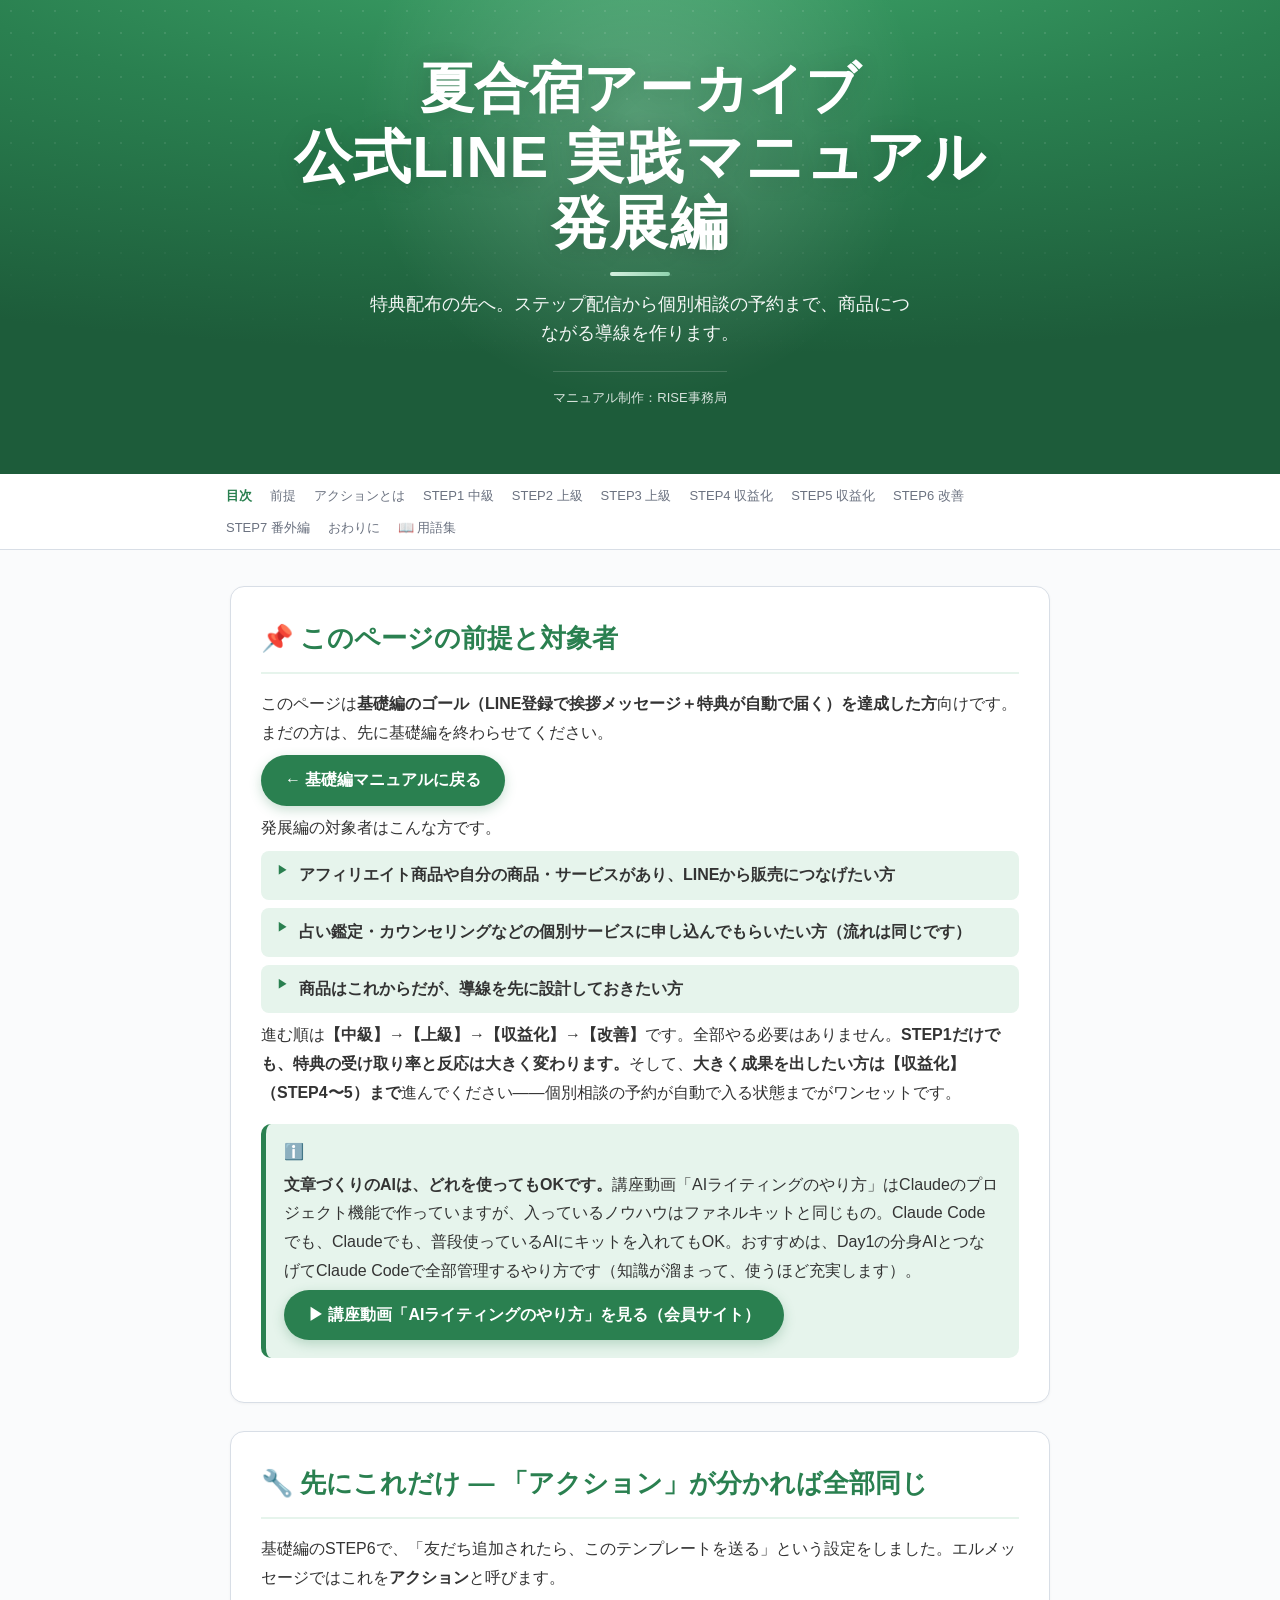
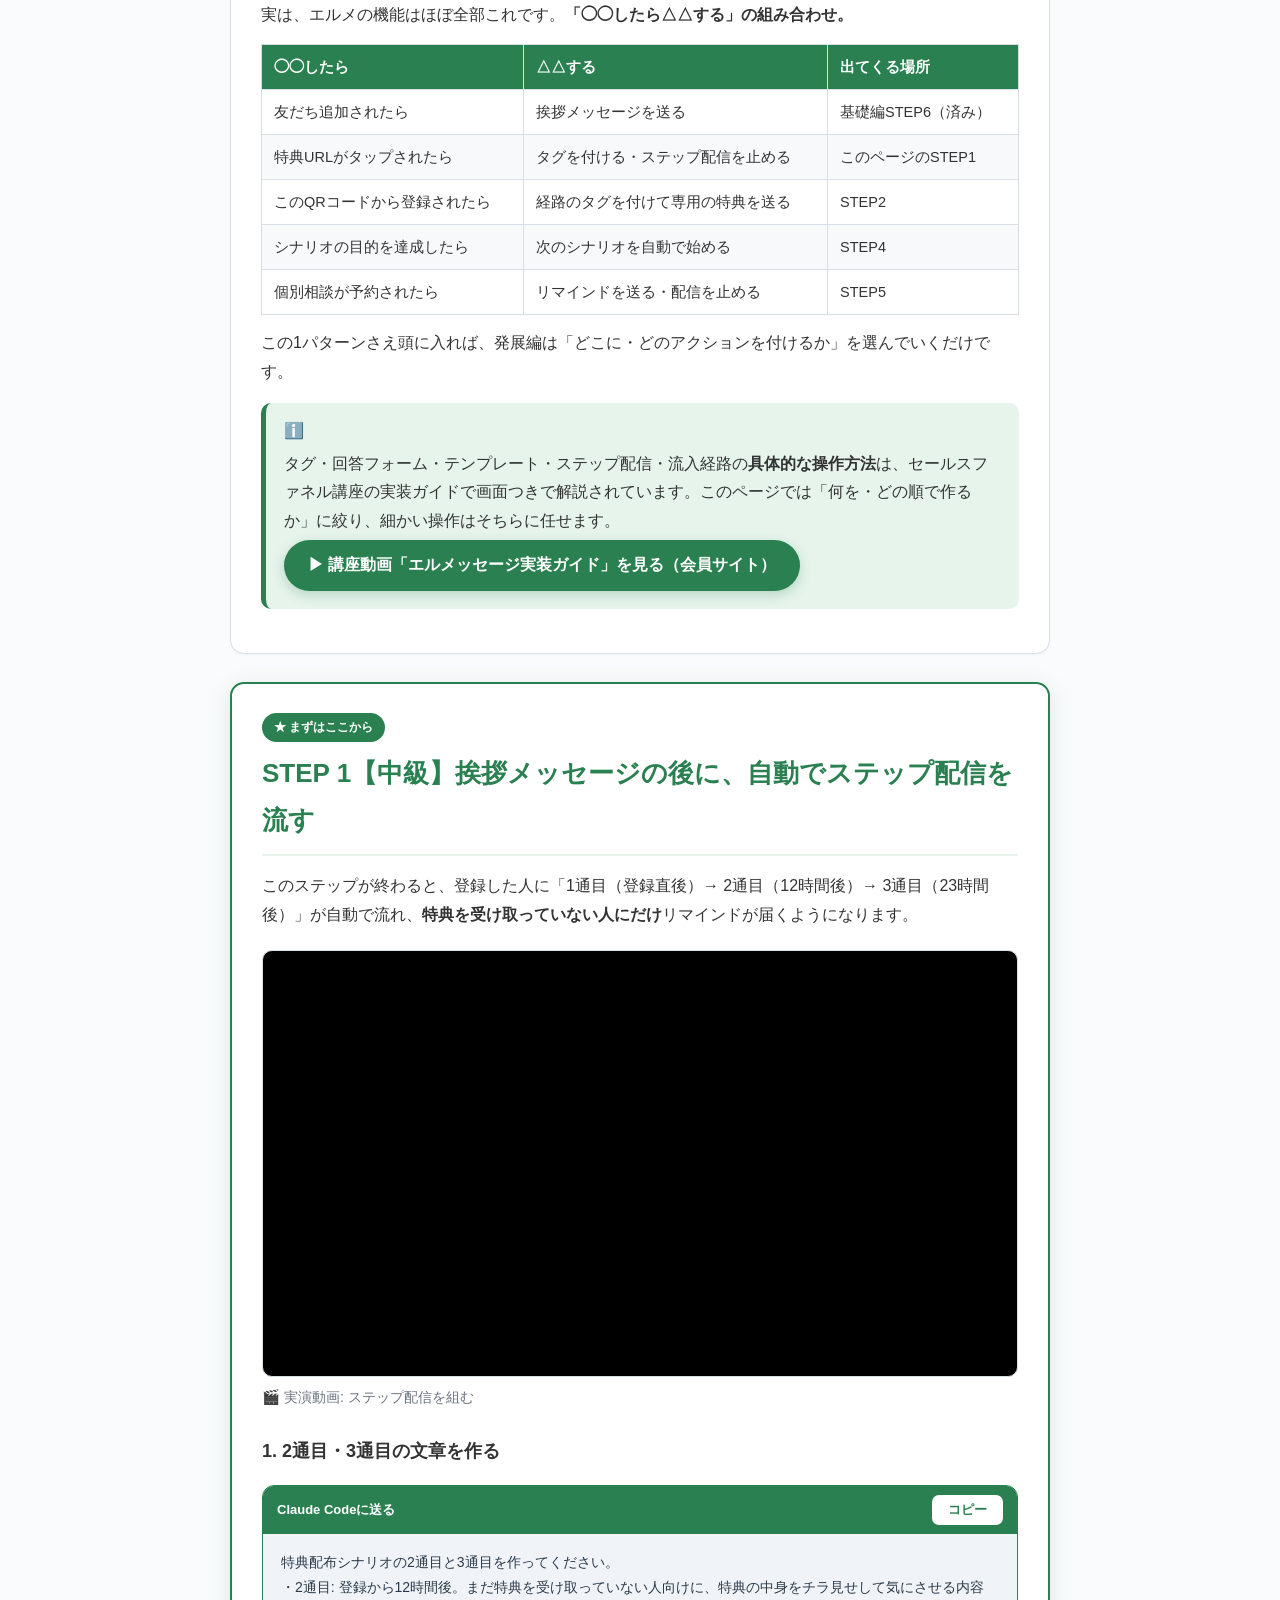
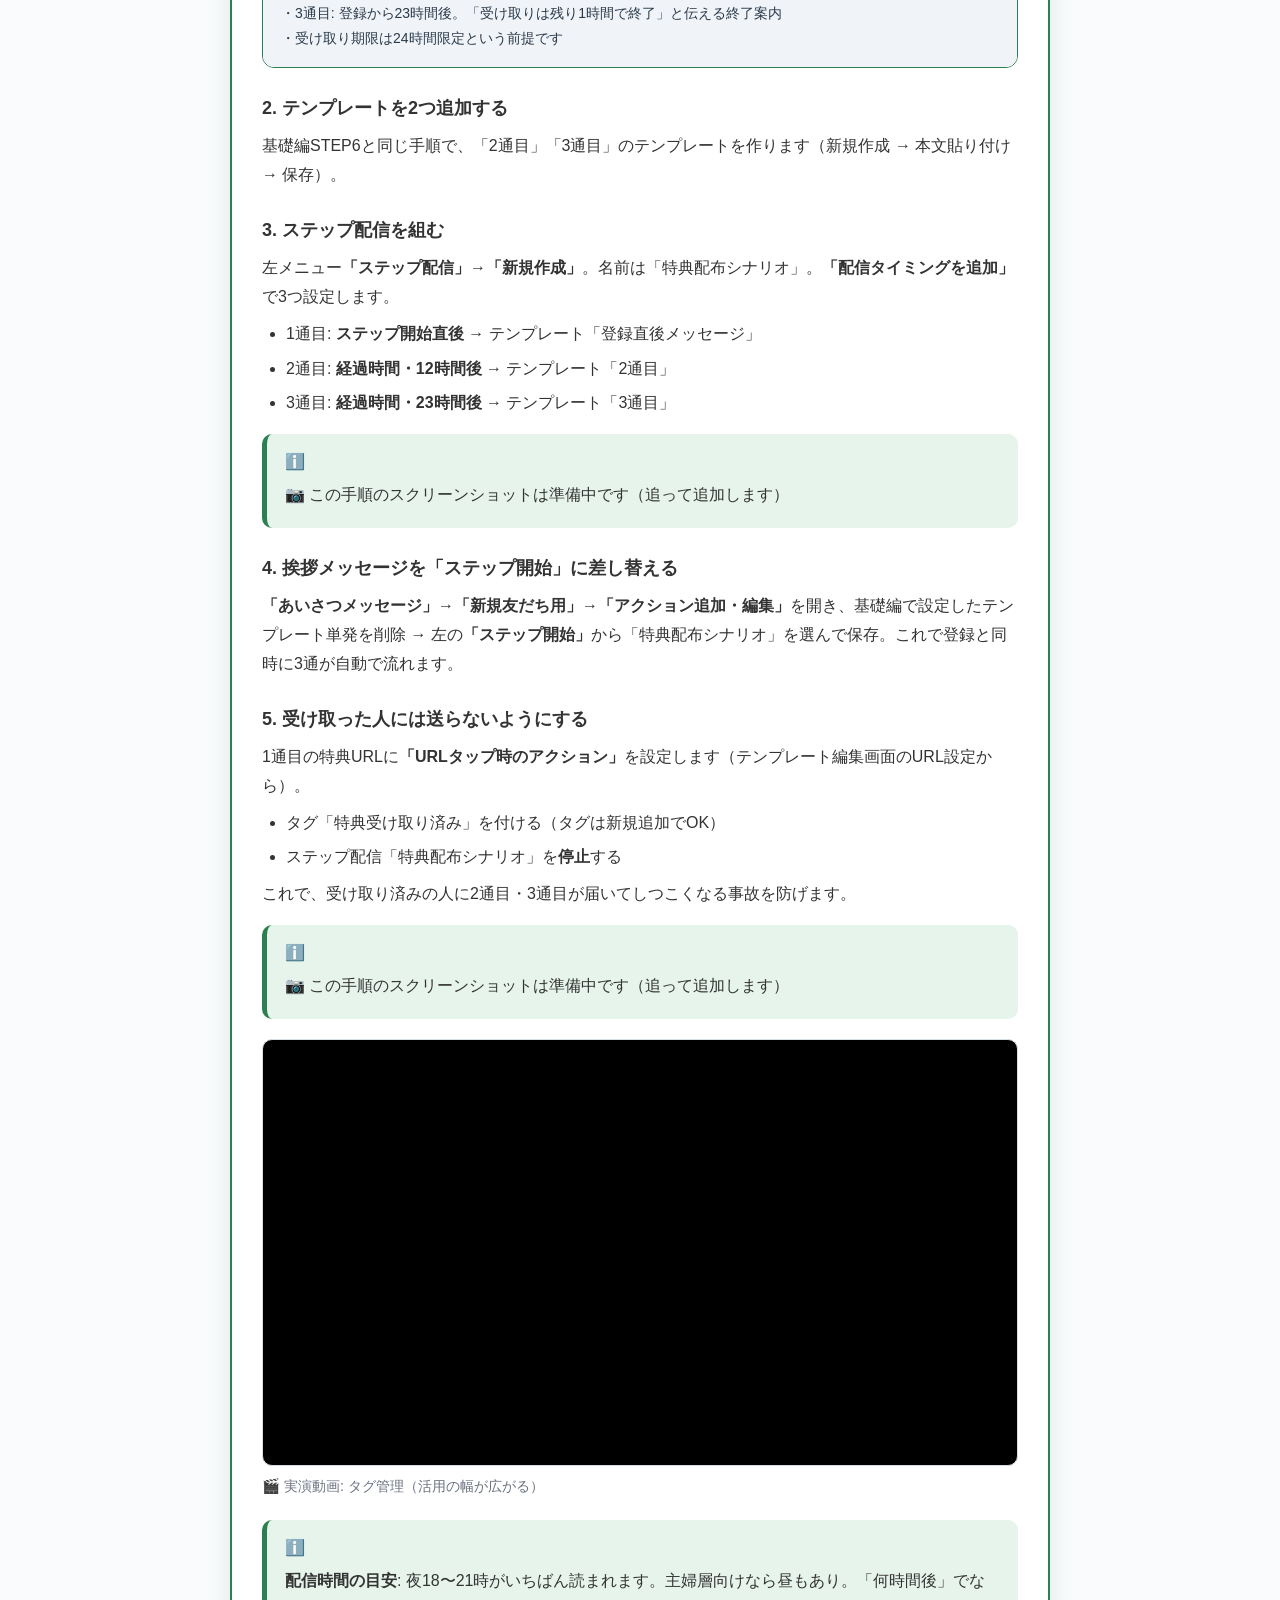
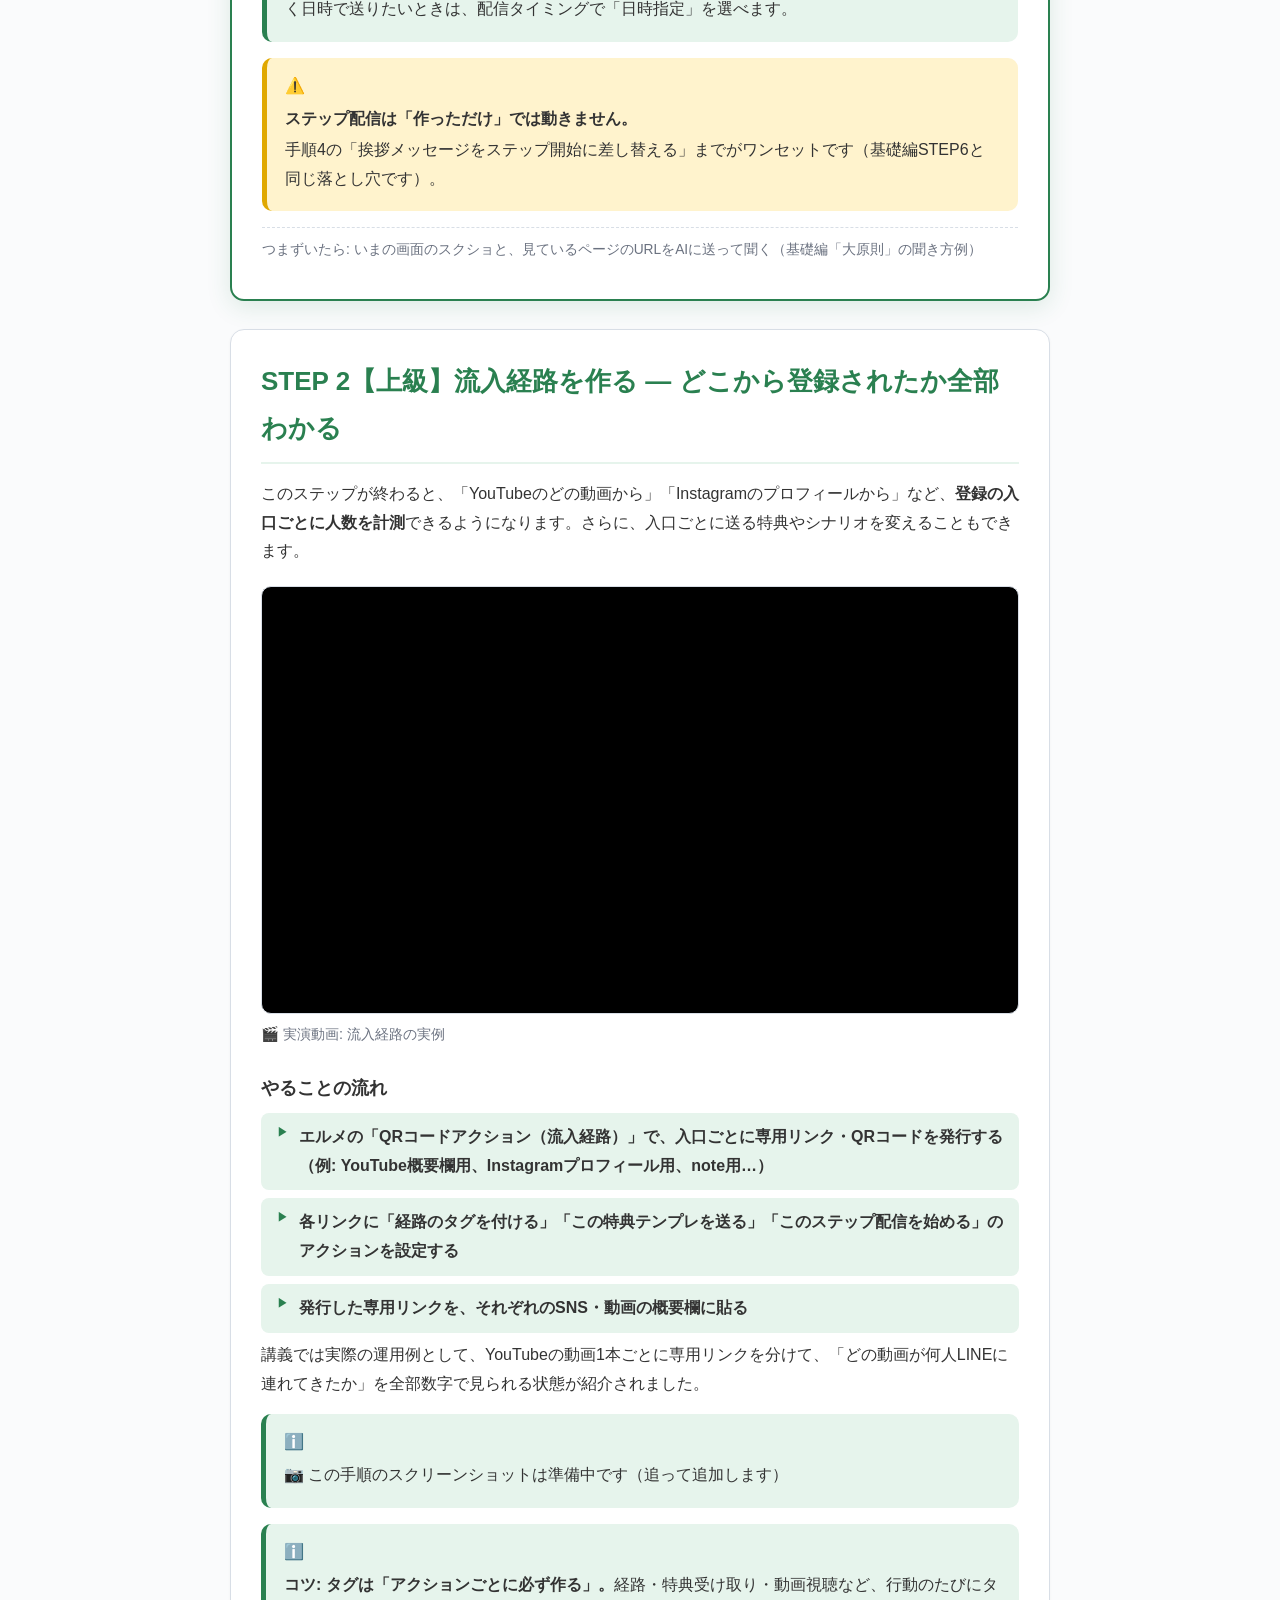
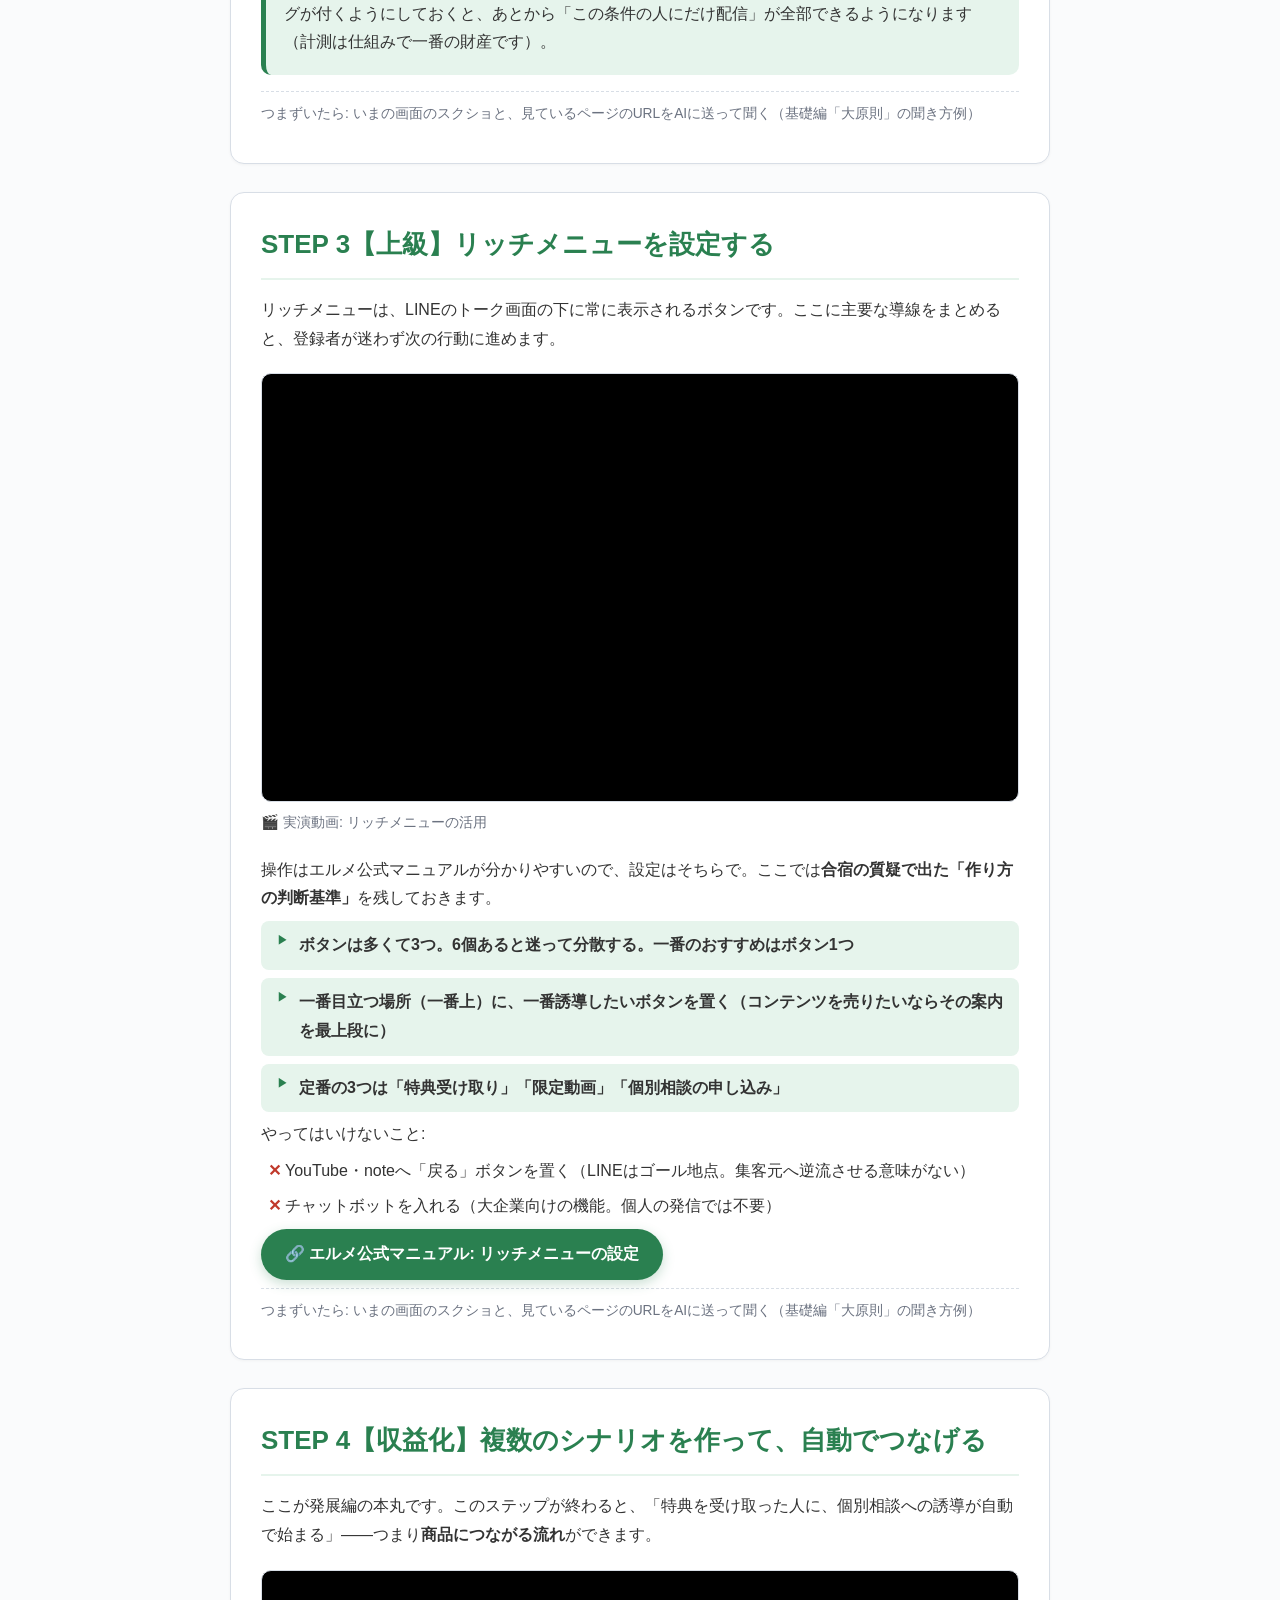
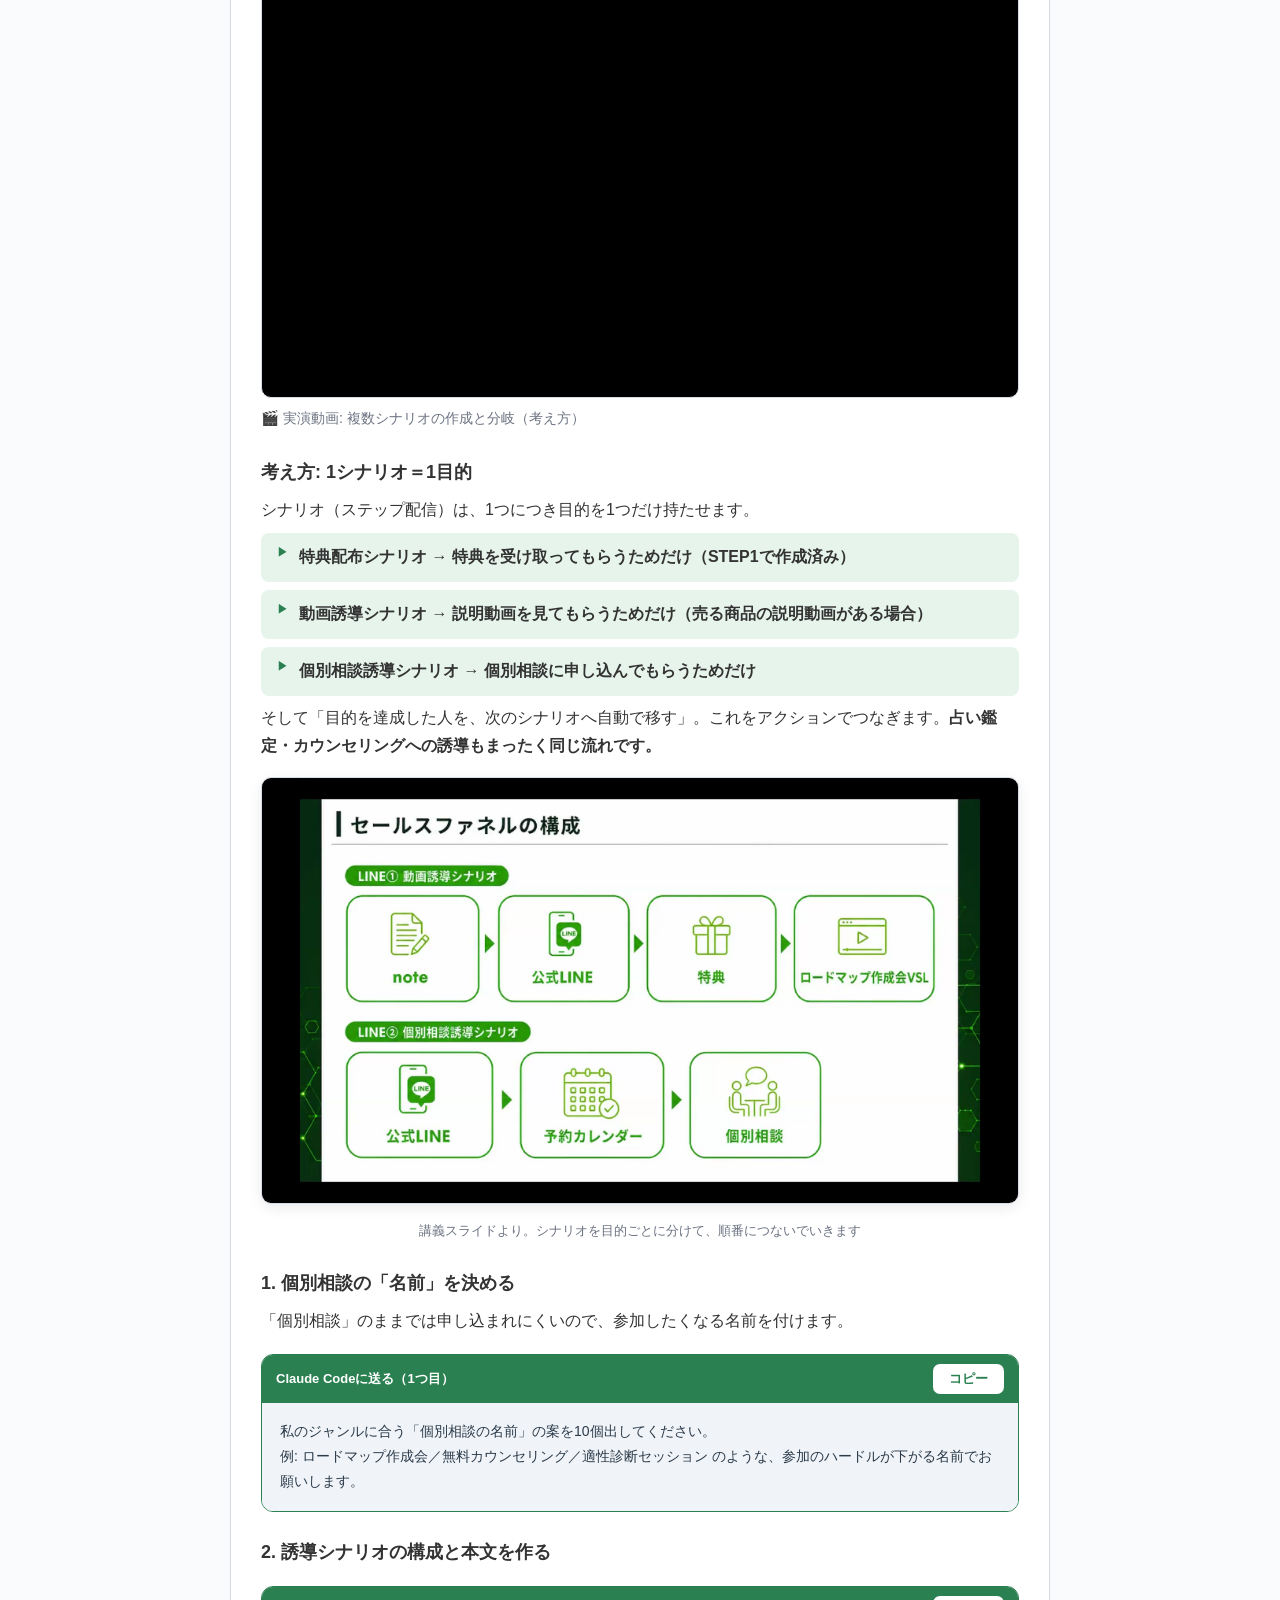
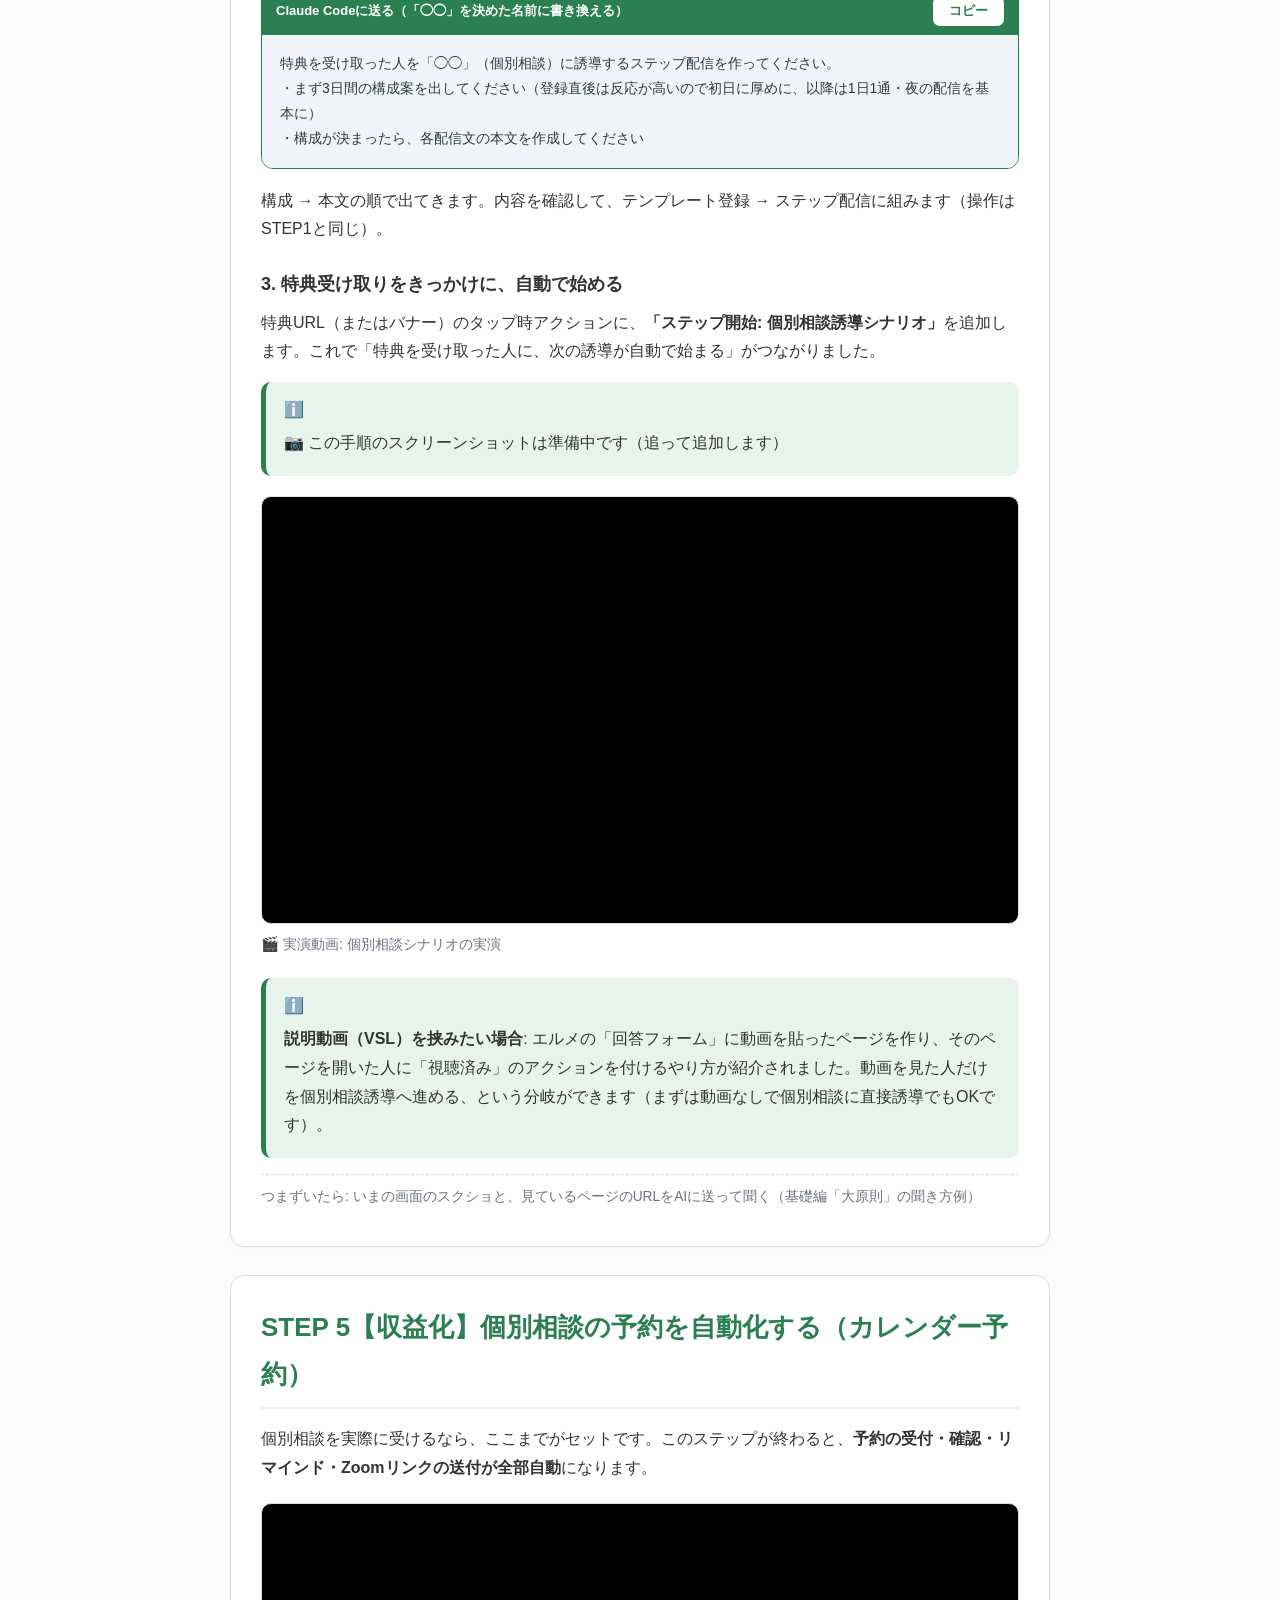
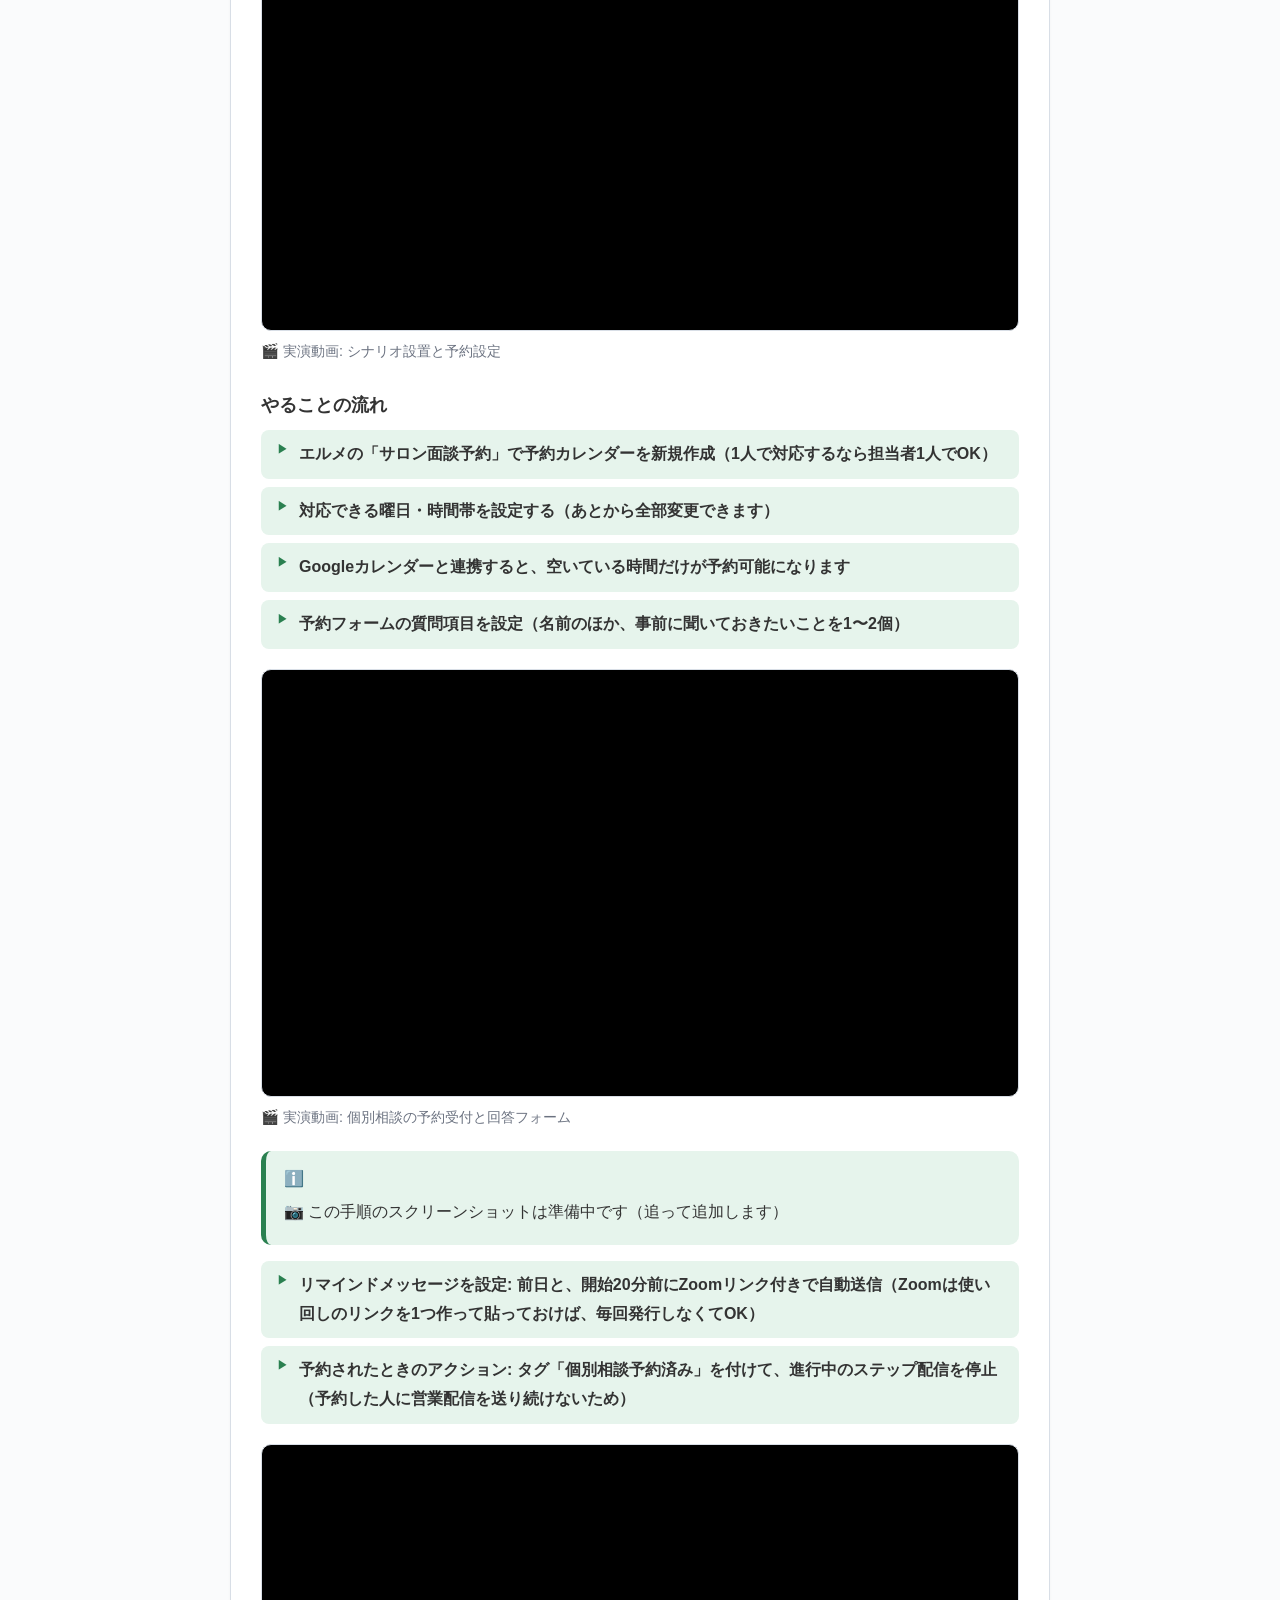
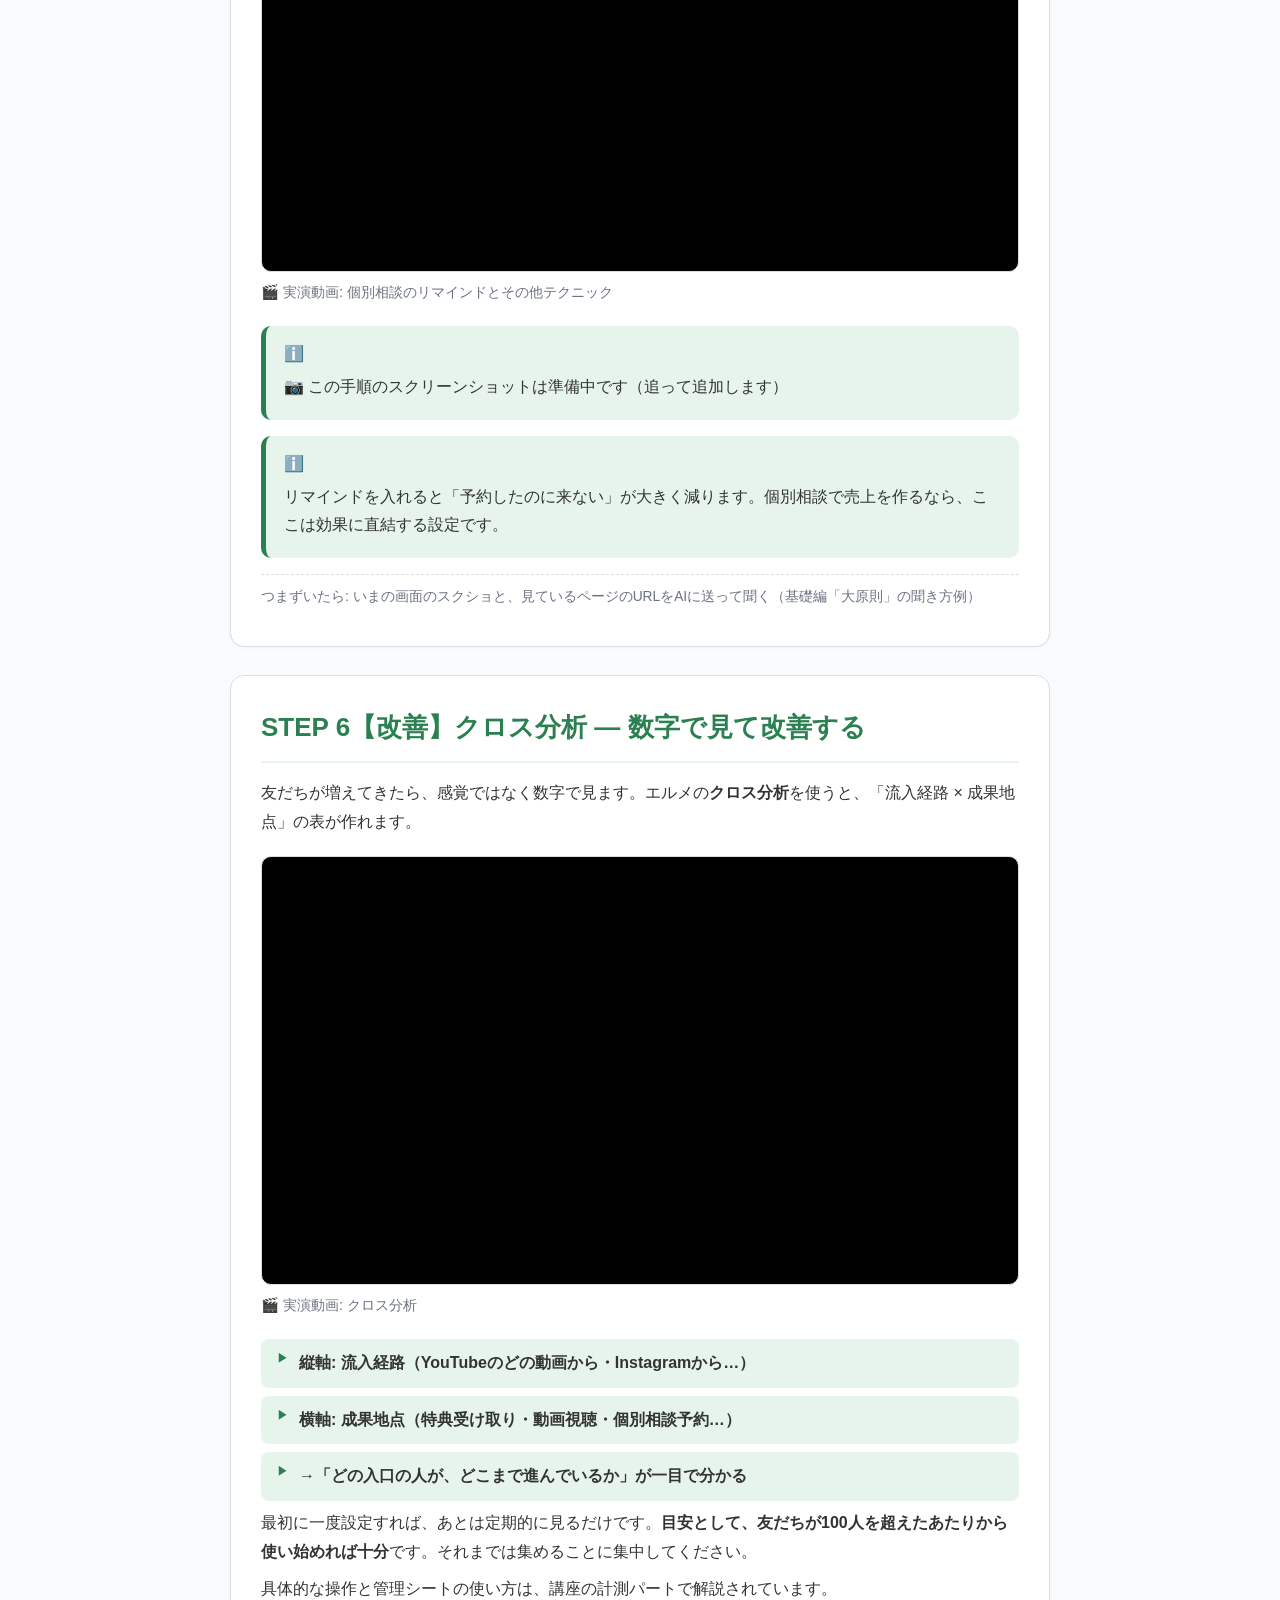
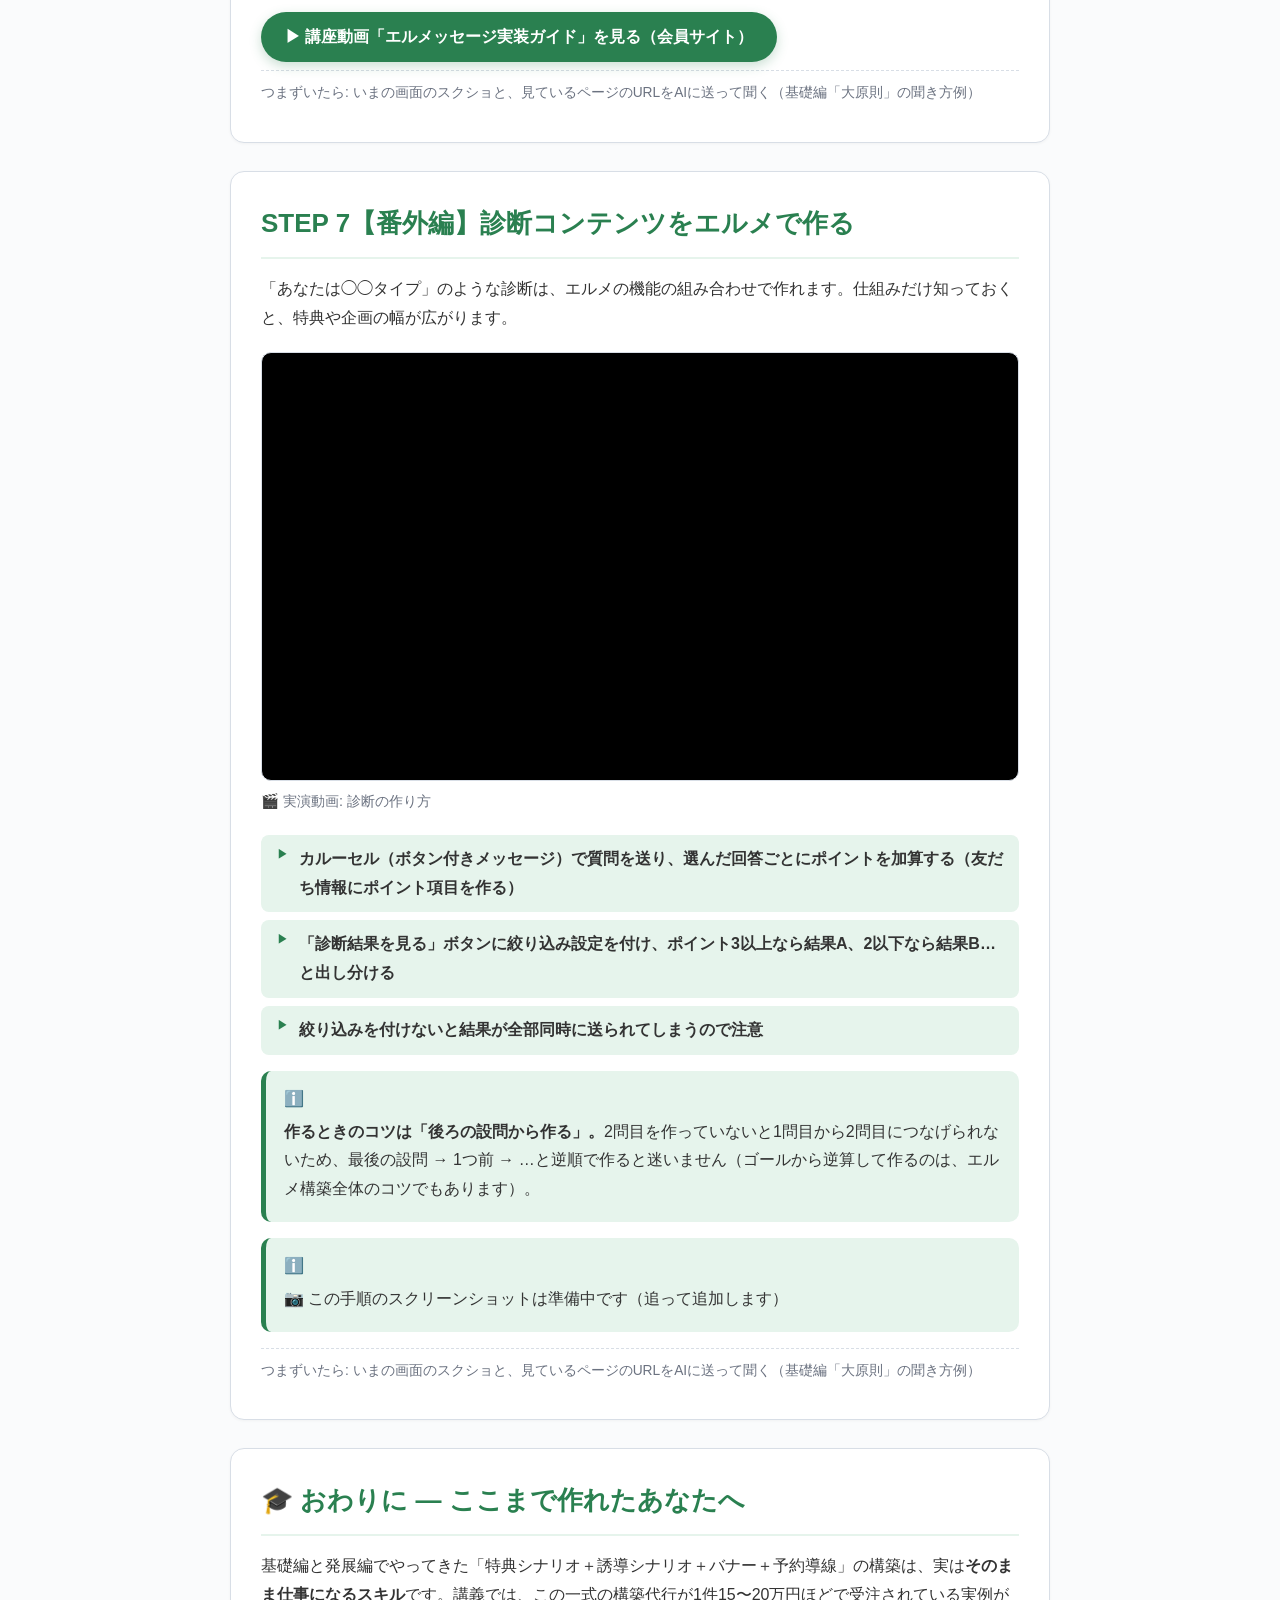
==== advanced.html @ c9a778d2 "RISE螟丞粋螳ｿ 蜈ｬ蠑臭INE繝槭ル繝･繧｢繝ｫ 蛻晉ｨｿ" ====
<!doctype html>
<html lang="ja">
  <head>
    <meta charset="UTF-8" />
    <!-- 検索エンジンに載せない（講座生限定配布用。一般公開したい場合はこの行を削除） -->
    <meta name="robots" content="noindex, nofollow" />
    <!-- セキュリティ設定（外部スクリプト等を遮断。基本このまま） -->
    <meta http-equiv="Content-Security-Policy" content="default-src 'self'; script-src 'self'; style-src 'self'; img-src 'self' data:; connect-src 'none'; object-src 'none'; base-uri 'none'; form-action 'none'; frame-ancestors 'none'; frame-src https://www.loom.com" />
    <meta name="viewport" content="width=device-width, initial-scale=1.0" />
    <title>公式LINE 実践マニュアル（発展編）｜RISE夏合宿アーカイブ</title>
    <link rel="stylesheet" href="styles.css" />
  </head>
  <body>
    <!-- ===== ヒーロー ===== -->
    <header class="hero">
      <div class="hero-inner">
        <p class="eyebrow">夏合宿アーカイブ</p>
        <h1>公式LINE 実践マニュアル<br />発展編</h1>
        <p class="subtitle">特典配布の先へ。ステップ配信から個別相談の予約まで、商品につながる導線を作ります。</p>
        <p class="author">マニュアル制作：RISE事務局</p>
      </div>
    </header>

    <!-- ===== 目次 ===== -->
    <nav class="toc" aria-label="目次">
      <div class="toc-inner">
        <span class="toc-title">目次</span>
        <a href="#about">前提</a>
        <a href="#action">アクションとは</a>
        <a href="#astep1">STEP1 中級</a>
        <a href="#astep2">STEP2 上級</a>
        <a href="#astep3">STEP3 上級</a>
        <a href="#astep4">STEP4 収益化</a>
        <a href="#astep5">STEP5 収益化</a>
        <a href="#astep6">STEP6 改善</a>
        <a href="#astep7">STEP7 番外編</a>
        <a href="#exit">おわりに</a>
        <a href="glossary.html">📖 用語集</a>
      </div>
    </nav>

    <main class="content">
      <!-- ===== 前提 ===== -->
      <section id="about" class="block">
        <h2>📌 このページの前提と対象者</h2>
        <p>このページは<strong>基礎編のゴール（LINE登録で挨拶メッセージ＋特典が自動で届く）を達成した方</strong>向けです。まだの方は、先に基礎編を終わらせてください。</p>
        <p><a class="btn-link" href="index.html">← 基礎編マニュアルに戻る</a></p>
        <p>発展編の対象者はこんな方です。</p>
        <ul class="menu">
          <li>アフィリエイト商品や自分の商品・サービスがあり、LINEから販売につなげたい方</li>
          <li>占い鑑定・カウンセリングなどの個別サービスに申し込んでもらいたい方（流れは同じです）</li>
          <li>商品はこれからだが、導線を先に設計しておきたい方</li>
        </ul>
        <p>進む順は<strong>【中級】→【上級】→【収益化】→【改善】</strong>です。全部やる必要はありません。<strong>STEP1だけでも、特典の受け取り率と反応は大きく変わります。</strong>そして、<strong>大きく成果を出したい方は【収益化】（STEP4〜5）まで</strong>進んでください——個別相談の予約が自動で入る状態までがワンセットです。</p>
        <div class="callout info">
          <p><strong>文章づくりのAIは、どれを使ってもOKです。</strong>講座動画「AIライティングのやり方」はClaudeのプロジェクト機能で作っていますが、入っているノウハウはファネルキットと同じもの。Claude Codeでも、Claudeでも、普段使っているAIにキットを入れてもOK。おすすめは、Day1の分身AIとつなげてClaude Codeで全部管理するやり方です（知識が溜まって、使うほど充実します）。</p>
          <p><a class="btn-link" href="https://utage-system.com/members/zT66X07UciKh/course/IW6wPLM8NbPg/lesson/7RqHCBP4jcJ7" target="_blank" rel="noopener noreferrer">▶ 講座動画「AIライティングのやり方」を見る（会員サイト）</a></p>
        </div>
      </section>

      <!-- ===== アクション管理 ===== -->
      <section id="action" class="block">
        <h2>🔧 先にこれだけ — 「アクション」が分かれば全部同じ</h2>
        <p>基礎編のSTEP6で、「友だち追加されたら、このテンプレートを送る」という設定をしました。エルメッセージではこれを<strong>アクション</strong>と呼びます。</p>
        <p>実は、エルメの機能はほぼ全部これです。<strong>「◯◯したら△△する」の組み合わせ。</strong></p>
        <div class="table-wrap">
          <table>
            <thead><tr><th>◯◯したら</th><th>△△する</th><th>出てくる場所</th></tr></thead>
            <tbody>
              <tr><td>友だち追加されたら</td><td>挨拶メッセージを送る</td><td>基礎編STEP6（済み）</td></tr>
              <tr><td>特典URLがタップされたら</td><td>タグを付ける・ステップ配信を止める</td><td>このページのSTEP1</td></tr>
              <tr><td>このQRコードから登録されたら</td><td>経路のタグを付けて専用の特典を送る</td><td>STEP2</td></tr>
              <tr><td>シナリオの目的を達成したら</td><td>次のシナリオを自動で始める</td><td>STEP4</td></tr>
              <tr><td>個別相談が予約されたら</td><td>リマインドを送る・配信を止める</td><td>STEP5</td></tr>
            </tbody>
          </table>
        </div>
        <p>この1パターンさえ頭に入れば、発展編は「どこに・どのアクションを付けるか」を選んでいくだけです。</p>
        <div class="callout info">
          <p>タグ・回答フォーム・テンプレート・ステップ配信・流入経路の<strong>具体的な操作方法</strong>は、セールスファネル講座の実装ガイドで画面つきで解説されています。このページでは「何を・どの順で作るか」に絞り、細かい操作はそちらに任せます。</p>
          <p><a class="btn-link" href="https://utage-system.com/members/zT66X07UciKh/course/IW6wPLM8NbPg/lesson/aIqvTYijeAed" target="_blank" rel="noopener noreferrer">▶ 講座動画「エルメッセージ実装ガイド」を見る（会員サイト）</a></p>
        </div>
      </section>

      <!-- ===== STEP1 中級（最初にやる） ===== -->
      <section id="astep1" class="block highlight">
        <span class="badge">★ まずはここから</span>
        <h2>STEP 1【中級】挨拶メッセージの後に、自動でステップ配信を流す</h2>
        <p>このステップが終わると、登録した人に「1通目（登録直後）→ 2通目（12時間後）→ 3通目（23時間後）」が自動で流れ、<strong>特典を受け取っていない人にだけ</strong>リマインドが届くようになります。</p>
        <figure class="video-embed">
          <div class="video-frame"><iframe src="https://www.loom.com/embed/98c8bd9a03164540832746af63f18927" title="実演動画: ステップ配信を組む" allowfullscreen loading="lazy"></iframe></div>
          <figcaption>🎬 実演動画: ステップ配信を組む</figcaption>
        </figure>
        <h3>1. 2通目・3通目の文章を作る</h3>
        <div class="prompt-card">
          <div class="prompt-head">
            <span>Claude Codeに送る</span>
            <button type="button" class="copy-btn" data-target="q-adv1">コピー</button>
          </div>
          <pre id="q-adv1">特典配布シナリオの2通目と3通目を作ってください。
・2通目: 登録から12時間後。まだ特典を受け取っていない人向けに、特典の中身をチラ見せして気にさせる内容
・3通目: 登録から23時間後。「受け取りは残り1時間で終了」と伝える終了案内
・受け取り期限は24時間限定という前提です</pre>
        </div>
        <h3>2. テンプレートを2つ追加する</h3>
        <p>基礎編STEP6と同じ手順で、「2通目」「3通目」のテンプレートを作ります（新規作成 → 本文貼り付け → 保存）。</p>
        <h3>3. ステップ配信を組む</h3>
        <p>左メニュー<strong>「ステップ配信」→「新規作成」</strong>。名前は「特典配布シナリオ」。<strong>「配信タイミングを追加」</strong>で3つ設定します。</p>
        <ul>
          <li>1通目: <strong>ステップ開始直後</strong> → テンプレート「登録直後メッセージ」</li>
          <li>2通目: <strong>経過時間・12時間後</strong> → テンプレート「2通目」</li>
          <li>3通目: <strong>経過時間・23時間後</strong> → テンプレート「3通目」</li>
        </ul>
        <div class="callout info"><p>📷 この手順のスクリーンショットは準備中です（追って追加します）</p></div>
        <h3>4. 挨拶メッセージを「ステップ開始」に差し替える</h3>
        <p><strong>「あいさつメッセージ」→「新規友だち用」→「アクション追加・編集」</strong>を開き、基礎編で設定したテンプレート単発を削除 → 左の<strong>「ステップ開始」</strong>から「特典配布シナリオ」を選んで保存。これで登録と同時に3通が自動で流れます。</p>
        <h3>5. 受け取った人には送らないようにする</h3>
        <p>1通目の特典URLに<strong>「URLタップ時のアクション」</strong>を設定します（テンプレート編集画面のURL設定から）。</p>
        <ul>
          <li>タグ「特典受け取り済み」を付ける（タグは新規追加でOK）</li>
          <li>ステップ配信「特典配布シナリオ」を<strong>停止</strong>する</li>
        </ul>
        <p>これで、受け取り済みの人に2通目・3通目が届いてしつこくなる事故を防げます。</p>
        <div class="callout info"><p>📷 この手順のスクリーンショットは準備中です（追って追加します）</p></div>
        <figure class="video-embed">
          <div class="video-frame"><iframe src="https://www.loom.com/embed/03bafb2c824c4c5cbbc24ff78e95996c" title="実演動画: タグ管理（活用の幅が広がる）" allowfullscreen loading="lazy"></iframe></div>
          <figcaption>🎬 実演動画: タグ管理（活用の幅が広がる）</figcaption>
        </figure>
        <div class="callout info">
          <p><strong>配信時間の目安</strong>: 夜18〜21時がいちばん読まれます。主婦層向けなら昼もあり。「何時間後」でなく日時で送りたいときは、配信タイミングで「日時指定」を選べます。</p>
        </div>
        <div class="callout warn">
          <p><strong>ステップ配信は「作っただけ」では動きません。</strong>手順4の「挨拶メッセージをステップ開始に差し替える」までがワンセットです（基礎編STEP6と同じ落とし穴です）。</p>
        </div>
        <p class="help-line">つまずいたら: いまの画面のスクショと、見ているページのURLをAIに送って聞く（基礎編「大原則」の聞き方例）</p>
      </section>

      <!-- ===== STEP2 上級 流入経路 ===== -->
      <section id="astep2" class="block">
        <h2>STEP 2【上級】流入経路を作る — どこから登録されたか全部わかる</h2>
        <p>このステップが終わると、「YouTubeのどの動画から」「Instagramのプロフィールから」など、<strong>登録の入口ごとに人数を計測</strong>できるようになります。さらに、入口ごとに送る特典やシナリオを変えることもできます。</p>
        <figure class="video-embed">
          <div class="video-frame"><iframe src="https://www.loom.com/embed/07a693c234ca4cf5bb5c621f9155e6bc" title="実演動画: 流入経路の実例" allowfullscreen loading="lazy"></iframe></div>
          <figcaption>🎬 実演動画: 流入経路の実例</figcaption>
        </figure>
        <h3>やることの流れ</h3>
        <ul class="menu">
          <li>エルメの<strong>「QRコードアクション（流入経路）」</strong>で、入口ごとに専用リンク・QRコードを発行する（例: YouTube概要欄用、Instagramプロフィール用、note用…）</li>
          <li>各リンクに「経路のタグを付ける」「この特典テンプレを送る」「このステップ配信を始める」のアクションを設定する</li>
          <li>発行した専用リンクを、それぞれのSNS・動画の概要欄に貼る</li>
        </ul>
        <p>講義では実際の運用例として、YouTubeの動画1本ごとに専用リンクを分けて、「どの動画が何人LINEに連れてきたか」を全部数字で見られる状態が紹介されました。</p>
        <div class="callout info"><p>📷 この手順のスクリーンショットは準備中です（追って追加します）</p></div>
        <div class="callout info">
          <p><strong>コツ: タグは「アクションごとに必ず作る」。</strong>経路・特典受け取り・動画視聴など、行動のたびにタグが付くようにしておくと、あとから「この条件の人にだけ配信」が全部できるようになります（計測は仕組みで一番の財産です）。</p>
        </div>
        <p class="help-line">つまずいたら: いまの画面のスクショと、見ているページのURLをAIに送って聞く（基礎編「大原則」の聞き方例）</p>
      </section>

      <!-- ===== STEP3 上級 リッチメニュー ===== -->
      <section id="astep3" class="block">
        <h2>STEP 3【上級】リッチメニューを設定する</h2>
        <p>リッチメニューは、LINEのトーク画面の下に常に表示されるボタンです。ここに主要な導線をまとめると、登録者が迷わず次の行動に進めます。</p>
        <figure class="video-embed">
          <div class="video-frame"><iframe src="https://www.loom.com/embed/6ff2186d68fd46888054fd295add691b" title="実演動画: リッチメニューの活用" allowfullscreen loading="lazy"></iframe></div>
          <figcaption>🎬 実演動画: リッチメニューの活用</figcaption>
        </figure>
        <p>操作はエルメ公式マニュアルが分かりやすいので、設定はそちらで。ここでは<strong>合宿の質疑で出た「作り方の判断基準」</strong>を残しておきます。</p>
        <ul class="menu">
          <li>ボタンは<strong>多くて3つ</strong>。6個あると迷って分散する。一番のおすすめはボタン1つ</li>
          <li><strong>一番目立つ場所（一番上）に、一番誘導したいボタン</strong>を置く（コンテンツを売りたいならその案内を最上段に）</li>
          <li>定番の3つは「特典受け取り」「限定動画」「個別相談の申し込み」</li>
        </ul>
        <p>やってはいけないこと:</p>
        <ul class="avoid">
          <li>YouTube・noteへ「戻る」ボタンを置く（LINEはゴール地点。集客元へ逆流させる意味がない）</li>
          <li>チャットボットを入れる（大企業向けの機能。個人の発信では不要）</li>
        </ul>
        <p><a class="btn-link" href="https://lme.jp/manual/category/customer_service/rich_menu/" target="_blank" rel="noopener noreferrer">🔗 エルメ公式マニュアル: リッチメニューの設定</a></p>
        <p class="help-line">つまずいたら: いまの画面のスクショと、見ているページのURLをAIに送って聞く（基礎編「大原則」の聞き方例）</p>
      </section>

      <!-- ===== STEP4 収益化 シナリオ分岐 ===== -->
      <section id="astep4" class="block">
        <h2>STEP 4【収益化】複数のシナリオを作って、自動でつなげる</h2>
        <p>ここが発展編の本丸です。このステップが終わると、「特典を受け取った人に、個別相談への誘導が自動で始まる」——つまり<strong>商品につながる流れ</strong>ができます。</p>
        <figure class="video-embed">
          <div class="video-frame"><iframe src="https://www.loom.com/embed/4d52410c802c454b892438fa1437dcb6" title="実演動画: 複数シナリオの作成と分岐（考え方）" allowfullscreen loading="lazy"></iframe></div>
          <figcaption>🎬 実演動画: 複数シナリオの作成と分岐（考え方）</figcaption>
        </figure>
        <h3>考え方: 1シナリオ＝1目的</h3>
        <p>シナリオ（ステップ配信）は、1つにつき目的を1つだけ持たせます。</p>
        <ul class="menu">
          <li>特典配布シナリオ → 特典を受け取ってもらうためだけ（STEP1で作成済み）</li>
          <li>動画誘導シナリオ → 説明動画を見てもらうためだけ（売る商品の説明動画がある場合）</li>
          <li>個別相談誘導シナリオ → 個別相談に申し込んでもらうためだけ</li>
        </ul>
        <p>そして「目的を達成した人を、次のシナリオへ自動で移す」。これをアクションでつなぎます。<strong>占い鑑定・カウンセリングへの誘導もまったく同じ流れです。</strong></p>
        <figure class="shot"><img src="images/04-funnel-kouzou.png" alt="セールスファネルの構成: 動画誘導シナリオと個別相談誘導シナリオ" /><figcaption>講義スライドより。シナリオを目的ごとに分けて、順番につないでいきます</figcaption></figure>
        <h3>1. 個別相談の「名前」を決める</h3>
        <p>「個別相談」のままでは申し込まれにくいので、参加したくなる名前を付けます。</p>
        <div class="prompt-card">
          <div class="prompt-head">
            <span>Claude Codeに送る（1つ目）</span>
            <button type="button" class="copy-btn" data-target="q-adv2">コピー</button>
          </div>
          <pre id="q-adv2">私のジャンルに合う「個別相談の名前」の案を10個出してください。
例: ロードマップ作成会／無料カウンセリング／適性診断セッション のような、参加のハードルが下がる名前でお願いします。</pre>
        </div>
        <h3>2. 誘導シナリオの構成と本文を作る</h3>
        <div class="prompt-card">
          <div class="prompt-head">
            <span>Claude Codeに送る（「◯◯」を決めた名前に書き換える）</span>
            <button type="button" class="copy-btn" data-target="q-adv3">コピー</button>
          </div>
          <pre id="q-adv3">特典を受け取った人を「◯◯」（個別相談）に誘導するステップ配信を作ってください。
・まず3日間の構成案を出してください（登録直後は反応が高いので初日に厚めに、以降は1日1通・夜の配信を基本に）
・構成が決まったら、各配信文の本文を作成してください</pre>
        </div>
        <p>構成 → 本文の順で出てきます。内容を確認して、テンプレート登録 → ステップ配信に組みます（操作はSTEP1と同じ）。</p>
        <h3>3. 特典受け取りをきっかけに、自動で始める</h3>
        <p>特典URL（またはバナー）のタップ時アクションに、<strong>「ステップ開始: 個別相談誘導シナリオ」</strong>を追加します。これで「特典を受け取った人に、次の誘導が自動で始まる」がつながりました。</p>
        <div class="callout info"><p>📷 この手順のスクリーンショットは準備中です（追って追加します）</p></div>
        <figure class="video-embed">
          <div class="video-frame"><iframe src="https://www.loom.com/embed/b125ddc2afc143eca10af85ead4b46a8" title="実演動画: 個別相談シナリオの実演" allowfullscreen loading="lazy"></iframe></div>
          <figcaption>🎬 実演動画: 個別相談シナリオの実演</figcaption>
        </figure>
        <div class="callout info">
          <p><strong>説明動画（VSL）を挟みたい場合</strong>: エルメの「回答フォーム」に動画を貼ったページを作り、そのページを開いた人に「視聴済み」のアクションを付けるやり方が紹介されました。動画を見た人だけを個別相談誘導へ進める、という分岐ができます（まずは動画なしで個別相談に直接誘導でもOKです）。</p>
        </div>
        <p class="help-line">つまずいたら: いまの画面のスクショと、見ているページのURLをAIに送って聞く（基礎編「大原則」の聞き方例）</p>
      </section>

      <!-- ===== STEP5 収益化 カレンダー予約 ===== -->
      <section id="astep5" class="block">
        <h2>STEP 5【収益化】個別相談の予約を自動化する（カレンダー予約）</h2>
        <p>個別相談を実際に受けるなら、ここまでがセットです。このステップが終わると、<strong>予約の受付・確認・リマインド・Zoomリンクの送付が全部自動</strong>になります。</p>
        <figure class="video-embed">
          <div class="video-frame"><iframe src="https://www.loom.com/embed/7f15f431be974b018cb5089bcb7012bc" title="実演動画: シナリオ設置と予約設定" allowfullscreen loading="lazy"></iframe></div>
          <figcaption>🎬 実演動画: シナリオ設置と予約設定</figcaption>
        </figure>
        <h3>やることの流れ</h3>
        <ul class="menu">
          <li>エルメの<strong>「サロン面談予約」</strong>で予約カレンダーを新規作成（1人で対応するなら担当者1人でOK）</li>
          <li>対応できる曜日・時間帯を設定する（あとから全部変更できます）</li>
          <li><strong>Googleカレンダーと連携</strong>すると、空いている時間だけが予約可能になります</li>
          <li>予約フォームの質問項目を設定（名前のほか、事前に聞いておきたいことを1〜2個）</li>
        </ul>
        <figure class="video-embed">
          <div class="video-frame"><iframe src="https://www.loom.com/embed/85fb32051c72494ca56690fe1aa8cbb0" title="実演動画: 個別相談の予約受付と回答フォーム" allowfullscreen loading="lazy"></iframe></div>
          <figcaption>🎬 実演動画: 個別相談の予約受付と回答フォーム</figcaption>
        </figure>
        <div class="callout info"><p>📷 この手順のスクリーンショットは準備中です（追って追加します）</p></div>
        <ul class="menu">
          <li><strong>リマインドメッセージ</strong>を設定: 前日と、開始20分前にZoomリンク付きで自動送信（Zoomは使い回しのリンクを1つ作って貼っておけば、毎回発行しなくてOK）</li>
          <li>予約されたときのアクション: タグ「個別相談予約済み」を付けて、進行中のステップ配信を停止（予約した人に営業配信を送り続けないため）</li>
        </ul>
        <figure class="video-embed">
          <div class="video-frame"><iframe src="https://www.loom.com/embed/9219947743d6451a916c486536fcd37a" title="実演動画: 個別相談のリマインドとその他テクニック" allowfullscreen loading="lazy"></iframe></div>
          <figcaption>🎬 実演動画: 個別相談のリマインドとその他テクニック</figcaption>
        </figure>
        <div class="callout info"><p>📷 この手順のスクリーンショットは準備中です（追って追加します）</p></div>
        <div class="callout info">
          <p>リマインドを入れると「予約したのに来ない」が大きく減ります。個別相談で売上を作るなら、ここは効果に直結する設定です。</p>
        </div>
        <p class="help-line">つまずいたら: いまの画面のスクショと、見ているページのURLをAIに送って聞く（基礎編「大原則」の聞き方例）</p>
      </section>

      <!-- ===== STEP6 数字で改善 クロス分析 ===== -->
      <section id="astep6" class="block">
        <h2>STEP 6【改善】クロス分析 — 数字で見て改善する</h2>
        <p>友だちが増えてきたら、感覚ではなく数字で見ます。エルメの<strong>クロス分析</strong>を使うと、「流入経路 × 成果地点」の表が作れます。</p>
        <figure class="video-embed">
          <div class="video-frame"><iframe src="https://www.loom.com/embed/1e0bfa4e82b34492a9453d93f5ebfb4a" title="実演動画: クロス分析" allowfullscreen loading="lazy"></iframe></div>
          <figcaption>🎬 実演動画: クロス分析</figcaption>
        </figure>
        <ul class="menu">
          <li>縦軸: 流入経路（YouTubeのどの動画から・Instagramから…）</li>
          <li>横軸: 成果地点（特典受け取り・動画視聴・個別相談予約…）</li>
          <li>→「どの入口の人が、どこまで進んでいるか」が一目で分かる</li>
        </ul>
        <p>最初に一度設定すれば、あとは定期的に見るだけです。<strong>目安として、友だちが100人を超えたあたりから使い始めれば十分</strong>です。それまでは集めることに集中してください。</p>
        <p>具体的な操作と管理シートの使い方は、講座の計測パートで解説されています。</p>
        <p><a class="btn-link" href="https://utage-system.com/members/zT66X07UciKh/course/IW6wPLM8NbPg/lesson/aIqvTYijeAed" target="_blank" rel="noopener noreferrer">▶ 講座動画「エルメッセージ実装ガイド」を見る（会員サイト）</a></p>
        <p class="help-line">つまずいたら: いまの画面のスクショと、見ているページのURLをAIに送って聞く（基礎編「大原則」の聞き方例）</p>
      </section>

      <!-- ===== STEP7 番外編 診断 ===== -->
      <section id="astep7" class="block">
        <h2>STEP 7【番外編】診断コンテンツをエルメで作る</h2>
        <p>「あなたは◯◯タイプ」のような診断は、エルメの機能の組み合わせで作れます。仕組みだけ知っておくと、特典や企画の幅が広がります。</p>
        <figure class="video-embed">
          <div class="video-frame"><iframe src="https://www.loom.com/embed/18f08aabab1546b1bb68346f3b009816" title="実演動画: 診断の作り方" allowfullscreen loading="lazy"></iframe></div>
          <figcaption>🎬 実演動画: 診断の作り方</figcaption>
        </figure>
        <ul class="menu">
          <li>カルーセル（ボタン付きメッセージ）で質問を送り、選んだ回答ごとに<strong>ポイントを加算</strong>する（友だち情報にポイント項目を作る）</li>
          <li>「診断結果を見る」ボタンに<strong>絞り込み設定</strong>を付け、ポイント3以上なら結果A、2以下なら結果B…と出し分ける</li>
          <li>絞り込みを付けないと結果が全部同時に送られてしまうので注意</li>
        </ul>
        <div class="callout info">
          <p><strong>作るときのコツは「後ろの設問から作る」。</strong>2問目を作っていないと1問目から2問目につなげられないため、最後の設問 → 1つ前 → …と逆順で作ると迷いません（ゴールから逆算して作るのは、エルメ構築全体のコツでもあります）。</p>
        </div>
        <div class="callout info"><p>📷 この手順のスクリーンショットは準備中です（追って追加します）</p></div>
        <p class="help-line">つまずいたら: いまの画面のスクショと、見ているページのURLをAIに送って聞く（基礎編「大原則」の聞き方例）</p>
      </section>

      <!-- ===== おわりに ===== -->
      <section id="exit" class="block closing">
        <h2>🎓 おわりに — ここまで作れたあなたへ</h2>
        <p>基礎編と発展編でやってきた「特典シナリオ＋誘導シナリオ＋バナー＋予約導線」の構築は、実は<strong>そのまま仕事になるスキル</strong>です。講義では、この一式の構築代行が1件15〜20万円ほどで受注されている実例が紹介されました。自分の商品がまだない人は、人のLINE構築を手伝う側に回る道もあります。</p>
        <figure class="video-embed">
          <div class="video-frame"><iframe src="https://www.loom.com/embed/c8f5cc19e907415789b0d6dca99c43cd" title="おまけ: LINE構築代行の話" allowfullscreen loading="lazy"></iframe></div>
          <figcaption>🎬 おまけ: LINE構築代行の話</figcaption>
        </figure>
        <p>そして自分の発信では、ここから先はシンプルです。</p>
        <ul class="menu">
          <li>発信を続けて、LINEに友だちを集める（導線はもう自動で動いています）</li>
          <li>数字を見て、詰まっているところを1つずつ直す</li>
        </ul>
        <div class="closing-cta">
          <a class="btn-link" href="index.html">← 基礎編マニュアルに戻る</a>
        </div>
        <p class="closing-line">仕組みは一度作れば、あなたが寝ている間も働き続ける。</p>
      </section>
    </main>

    <footer class="site-footer">
      <p>公式LINE 実践マニュアル（発展編）｜RISE夏合宿アーカイブ</p>
      <p class="muted">RISE事務局</p>
    </footer>

    <script src="script.js"></script>
  </body>
</html>
---- styles.css ----
/* =========================================================
   配色の変え方: 下の :root のカラー変数を差し替えるだけ。
   （このファイルは公開される。内部メモを書かないこと）
   ========================================================= */

:root {
  /* ブランドカラー一式（配色替えはこのブロックだけ触る） */
  --brand: #2a8050;                          /* メイン */
  --brand-dark: #247046;                     /* 濃いめ（hover・強調文字） */
  --brand-deep: #1d5c3a;                     /* ヒーロー グラデ終点 */
  --brand-light: #3fa76b;                    /* ヒーロー グラデ始点 */
  --brand-tint: #e6f4ec;                     /* 薄い背景（info・code） */
  --brand-shadow: rgba(42, 128, 80, 0.25);   /* ボタン影 */
  --brand-shadow-hover: rgba(42, 128, 80, 0.32); /* ボタン影（hover時・少し濃く） */
  --brand-glow: rgba(42, 128, 80, 0.14);     /* 強調カードの影 */
  --hero-accent-1: #d6f0e0;                  /* h1下線グラデ 左 */
  --hero-accent-2: #8fd4ae;                  /* h1下線グラデ 右 */
  --cta-bg-1: #eefaf3;                       /* 章間バナー背景グラデ 上 */
  --cta-bg-2: #e2f3e9;                       /* 章間バナー背景グラデ 下 */

  /* 共通トーン（通常は触らない） */
  --warn-bg: #fff3cd;
  --warn-line: #e0a800;
  --dark: #333;
  --muted: #6b7280;
  --border: #d8dee6;
  --page-bg: #fafbfc;
  --prompt-bg: #f0f4f8;
  --prompt-ink: #2b3a4a;
}

* { box-sizing: border-box; }

html { scroll-behavior: smooth; }

body {
  margin: 0;
  font-family: -apple-system, BlinkMacSystemFont, "Hiragino Sans", "Yu Gothic", Meiryo, Arial, sans-serif;
  color: var(--dark);
  line-height: 1.8;
  background: var(--page-bg);
}

/* ===== ヒーロー（冒頭の看板） ===== */
.hero {
  position: relative;
  overflow: hidden;
  background: radial-gradient(125% 90% at 50% -15%, var(--brand-light) 0%, var(--brand) 46%, var(--brand-deep) 100%);
  color: #fff;
  padding: 58px 24px 62px;
  text-align: center;
}
.hero::before {
  content: "";
  position: absolute;
  top: -42%;
  left: 50%;
  width: 640px;
  height: 640px;
  transform: translateX(-50%);
  background: radial-gradient(circle, rgba(255, 255, 255, 0.20) 0%, rgba(255, 255, 255, 0) 62%);
  pointer-events: none;
}
.hero::after {
  content: "";
  position: absolute;
  inset: 0;
  background-image: radial-gradient(rgba(255, 255, 255, 0.10) 1px, transparent 1.4px);
  background-size: 22px 22px;
  -webkit-mask-image: radial-gradient(120% 100% at 50% 0%, #000 35%, transparent 78%);
  mask-image: radial-gradient(120% 100% at 50% 0%, #000 35%, transparent 78%);
  pointer-events: none;
}
.hero-inner {
  position: relative;
  z-index: 1;
  max-width: 720px;
  margin: 0 auto;
}
.eyebrow {
  font-size: clamp(31px, 6.2vw, 54px);
  line-height: 1.14;
  font-weight: 800;
  letter-spacing: 0.01em;
  margin: 0 0 4px;
  text-shadow: 0 2px 24px rgba(0, 0, 0, 0.16);
}
.hero h1 {
  font-size: clamp(34px, 6.6vw, 58px);
  line-height: 1.14;
  margin: 0 0 14px;
  font-weight: 800;
  letter-spacing: 0.02em;
  text-shadow: 0 2px 24px rgba(0, 0, 0, 0.16);
}
.hero h1::after {
  content: "";
  display: block;
  width: 60px;
  height: 4px;
  margin: 16px auto 0;
  border-radius: 2px;
  background: linear-gradient(90deg, var(--hero-accent-1), var(--hero-accent-2));
}
.subtitle {
  font-size: clamp(15px, 2.3vw, 18px);
  line-height: 1.6;
  opacity: 0.95;
  margin: 0 auto 18px;
  max-width: 30em;
  font-weight: 500;
}
.author {
  display: inline-block;
  font-size: 13px;
  opacity: 0.82;
  margin: 6px 0 0;
  padding-top: 14px;
  border-top: 1px solid rgba(255, 255, 255, 0.2);
}

/* ===== 目次（スクロールしても上に貼り付く） ===== */
.toc {
  position: sticky;
  top: 0;
  z-index: 10;
  background: rgba(255, 255, 255, 0.94);
  backdrop-filter: blur(8px);
  border-bottom: 1px solid var(--border);
}
.toc-inner {
  max-width: 860px;
  margin: 0 auto;
  padding: 10px 16px;
  display: flex;
  gap: 8px 18px;
  flex-wrap: wrap;
  align-items: center;
  font-size: 13px;
}
.toc-title { font-weight: 700; color: var(--brand); }
.toc a { color: var(--muted); text-decoration: none; white-space: nowrap; }
.toc a:hover { color: var(--brand); }

/* ===== 本文（章カード） ===== */
.content { max-width: 860px; margin: 0 auto; padding: 8px 20px 40px; }
.block {
  background: #fff;
  border: 1px solid var(--border);
  border-radius: 14px;
  padding: 28px 30px;
  margin: 28px 0;
  box-shadow: 0 1px 3px rgba(0, 0, 0, 0.04);
  scroll-margin-top: 150px;
}
@media (min-width: 720px) {
  .block { scroll-margin-top: 80px; }
}
.block h2 {
  color: var(--brand);
  font-size: clamp(20px, 3.4vw, 26px);
  margin: 0 0 16px;
  padding-bottom: 10px;
  border-bottom: 2px solid var(--brand-tint);
}
.block h3 {
  color: var(--dark);
  font-size: 18px;
  margin: 24px 0 8px;
}
.block p { margin: 8px 0; }
.block ul, .block ol { margin: 8px 0; padding-left: 24px; }
.block li { margin: 6px 0; }
.strong { font-weight: 700; color: var(--brand-dark); }

code {
  background: var(--brand-tint);
  color: var(--brand-dark);
  padding: 2px 7px;
  border-radius: 5px;
  font-family: "SF Mono", "Courier New", monospace;
  font-size: 0.92em;
}
a { color: var(--brand); }
.links a { font-weight: 600; }

/* ===== 注意書き（callout） ===== */
.callout {
  border-radius: 10px;
  padding: 14px 18px;
  margin: 16px 0;
}
.callout p { margin: 4px 0; }
.callout.info { background: var(--brand-tint); border-left: 5px solid var(--brand); }
.callout.info::before { content: "ℹ️ "; }
.callout.warn { background: var(--warn-bg); border-left: 5px solid var(--warn-line); }
.callout.warn strong { display: block; margin-bottom: 2px; }
.callout.warn::before { content: "⚠️ "; }

/* ===== 表 ===== */
.table-wrap { overflow-x: auto; margin: 14px 0; }
table { border-collapse: collapse; width: 100%; font-size: 14.5px; }
th, td { border: 1px solid var(--border); padding: 9px 12px; text-align: left; vertical-align: top; }
th { background: var(--brand); color: #fff; font-weight: 700; }
tbody tr:nth-child(even) { background: #f7f9fb; }
tr.row-flag td { background: var(--warn-bg); font-weight: 700; }

/* ===== いちばん大事な章の強調 ===== */
.block.highlight { border: 2px solid var(--brand); box-shadow: 0 6px 24px var(--brand-glow); }
.badge {
  display: inline-block;
  background: var(--brand);
  color: #fff;
  font-size: 12px;
  font-weight: 700;
  padding: 4px 12px;
  border-radius: 999px;
  margin-bottom: 8px;
}

/* ===== プロンプトカード（コピーボタン付き） ===== */
.prompt-group-label {
  margin: 18px 0 8px;
  font-size: 14px;
  color: var(--brand-dark);
  font-weight: 800;
}
.prompt-card {
  border: 1px solid var(--brand);
  border-radius: 12px;
  overflow: hidden;
  margin: 18px 0;
}
.prompt-head {
  display: flex;
  align-items: center;
  justify-content: space-between;
  background: var(--brand);
  color: #fff;
  padding: 9px 14px;
  font-size: 13px;
  font-weight: 700;
}
.copy-btn {
  background: #fff;
  color: var(--brand);
  border: none;
  border-radius: 7px;
  padding: 6px 16px;
  font-weight: 700;
  font-size: 13px;
  cursor: pointer;
  transition: background 0.15s ease, color 0.15s ease;
}
.copy-btn:hover { background: var(--brand-tint); }
.copy-btn.copied { background: #2e7d32; color: #fff; }
.prompt-card pre {
  margin: 0;
  background: var(--prompt-bg);
  padding: 16px 18px;
  font-family: -apple-system, BlinkMacSystemFont, "Hiragino Sans", "Yu Gothic", Meiryo, sans-serif;
  font-size: 14px;
  line-height: 1.8;
  white-space: pre-wrap;
  word-break: break-word;
  color: var(--prompt-ink);
}
.prompt-card pre.mono {
  font-family: "SF Mono", "Courier New", monospace;
  font-size: 13px;
  line-height: 1.7;
  max-height: 460px;
  overflow-y: auto;
}

/* ===== 実例（左に色帯の付いた例示ボックス） ===== */
.example-grid { display: grid; gap: 12px; margin-top: 10px; }
.example {
  background: var(--prompt-bg);
  border-left: 4px solid var(--brand);
  border-radius: 8px;
  padding: 12px 14px;
}
.example-tag {
  display: inline-block;
  font-size: 12px;
  font-weight: 700;
  color: var(--brand);
  margin-bottom: 6px;
}
.example code {
  display: block;
  background: transparent;
  color: var(--prompt-ink);
  padding: 0;
  font-size: 13.5px;
  line-height: 1.7;
}

/* ===== リスト各種 ===== */
ul.avoid li::marker { content: "✕ "; color: #c0392b; font-weight: 700; }
ul.links { list-style: none; padding-left: 0; }
ul.menu { list-style: none; padding-left: 0; }
ul.menu li {
  background: var(--brand-tint);
  border-radius: 8px;
  padding: 10px 14px;
  margin: 8px 0;
  font-weight: 600;
  position: relative;
  padding-left: 38px;
}
ul.menu li::before {
  content: "▶";
  color: var(--brand);
  position: absolute;
  left: 16px;
  font-size: 11px;
}

/* ===== ボタン風リンク ===== */
.btn-link {
  display: inline-block;
  background: var(--brand);
  color: #fff;
  font-weight: 700;
  text-decoration: none;
  padding: 11px 24px;
  border-radius: 999px;
  transition: transform 0.15s ease, box-shadow 0.15s ease, background 0.15s ease;
  box-shadow: 0 4px 12px var(--brand-shadow);
}
.btn-link:hover { background: var(--brand-dark); transform: translateY(-1px); box-shadow: 0 6px 16px var(--brand-shadow-hover); }

/* ===== スクリーンショット ===== */
figure.shot { margin: 16px 0; text-align: center; }
figure.shot img {
  max-width: 100%;
  height: auto;
  border: 1px solid var(--border);
  border-radius: 10px;
  box-shadow: 0 4px 14px rgba(0, 0, 0, 0.08);
}
figure.shot figcaption {
  font-size: 12.5px;
  color: var(--muted);
  margin-top: 6px;
}
.shot-placeholder {
  border: 2px dashed var(--border);
  border-radius: 10px;
  background: #f4f6f8;
  color: var(--muted);
  font-size: 13px;
  padding: 28px 16px;
  text-align: center;
}

/* ===== 章間バナー（動画などへの誘導） ===== */
.video-cta {
  text-align: center;
  background: linear-gradient(180deg, var(--cta-bg-1) 0%, var(--cta-bg-2) 100%);
  border: 2px solid var(--brand);
  box-shadow: 0 6px 22px var(--brand-glow);
}
.video-cta-badge {
  display: inline-block;
  background: var(--brand);
  color: #fff;
  font-size: 13px;
  font-weight: 700;
  padding: 5px 16px;
  border-radius: 999px;
  margin-bottom: 12px;
}
.video-cta h2 {
  border-bottom: none;
  padding-bottom: 0;
  margin: 0 0 12px;
}
.video-cta p { margin: 8px 0; }
.video-cta .btn-link {
  margin: 14px auto 6px;
  font-size: 16px;
  padding: 14px 32px;
  white-space: nowrap;
}
@media (max-width: 560px) {
  .video-cta .btn-link { font-size: 15px; padding: 13px 20px; }
}
.video-cta-note {
  font-size: 13.5px;
  color: var(--muted);
  margin-top: 16px;
}

/* ===== 準備中の動画リンク（押せないダミー枠） ===== */
.video-link {
  display: block;
  background: #f4f6f8;
  border: 1px dashed var(--brand);
  border-radius: 10px;
  color: var(--muted);
  text-decoration: none;
  padding: 14px 16px;
  margin: 14px 0;
  font-weight: 600;
  text-align: center;
  pointer-events: none;
}

/* ===== 締めのCTA・締めの一言 ===== */
.closing-cta { display: grid; gap: 12px; margin-top: 16px; }
.closing-cta .btn-link {
  display: block;
  text-align: center;
  padding: 15px 22px;
  font-size: 15px;
  line-height: 1.5;
}
.closing-line {
  text-align: center;
  font-weight: 800;
  color: var(--brand);
  font-size: clamp(18px, 3vw, 24px);
  margin-top: 24px;
}
.closing ol { font-weight: 600; }

/* ===== 免責（折りたたみ） ===== */
.disclaimer { margin-top: 16px; font-size: 14px; }
.disclaimer summary { cursor: pointer; font-weight: 700; color: var(--muted); }
.disclaimer p { color: var(--muted); font-size: 13.5px; }

/* ===== フッター ===== */
.site-footer {
  text-align: center;
  padding: 32px 20px 48px;
  color: var(--muted);
  font-size: 13px;
}
.site-footer p { margin: 2px 0; }
.site-footer .muted { opacity: 0.75; }

/* ===== スマホ調整 ===== */
@media (max-width: 560px) {
  .block { padding: 22px 18px; border-radius: 10px; }
  .hero { padding: 56px 18px 64px; }
}

/* 各ステップ末尾の共通ヘルプ行（このマニュアル用に追加） */
.help-line {
  margin-top: 20px;
  padding-top: 10px;
  border-top: 1px dashed var(--border);
  font-size: 0.86rem;
  color: var(--muted);
}

/* 全体像フロー図（このマニュアル用に追加） */
.flow { margin: 18px 0; }
.flow-box {
  border: 2px solid var(--brand);
  border-radius: 12px;
  padding: 14px 18px;
  background: #fff;
}
.flow-box small { color: var(--muted); }
.flow-tag {
  display: block;
  font-size: 12px;
  font-weight: 800;
  color: var(--brand-dark);
  margin-bottom: 2px;
  letter-spacing: 0.04em;
}
.flow-arrow { text-align: center; color: var(--brand); font-weight: 800; margin: 4px 0; }
.flow-goal { background: var(--brand-tint); }
.flow-next { border-style: dashed; border-color: var(--brand-light); }

/* 準備完了した動画リンク（video-linkの実写版。クリック可能） */
.video-link.is-ready {
  background: var(--brand-tint);
  border: 1px solid var(--brand);
  color: var(--brand-dark);
  pointer-events: auto;
  cursor: pointer;
}
.video-link.is-ready:hover { background: var(--brand); color: #fff; }

/* Loom埋め込みプレーヤー（video-linkの埋め込み版。ページ内でそのまま再生できる） */
.video-embed { margin: 20px 0; }
.video-embed .video-frame {
  position: relative;
  padding-bottom: 56.25%;
  height: 0;
  border-radius: 10px;
  overflow: hidden;
  background: #000;
  border: 1px solid var(--border);
}
.video-embed .video-frame iframe {
  position: absolute;
  top: 0;
  left: 0;
  width: 100%;
  height: 100%;
  border: 0;
}
.video-embed figcaption {
  font-size: 0.9rem;
  color: var(--muted);
  margin-top: 8px;
}
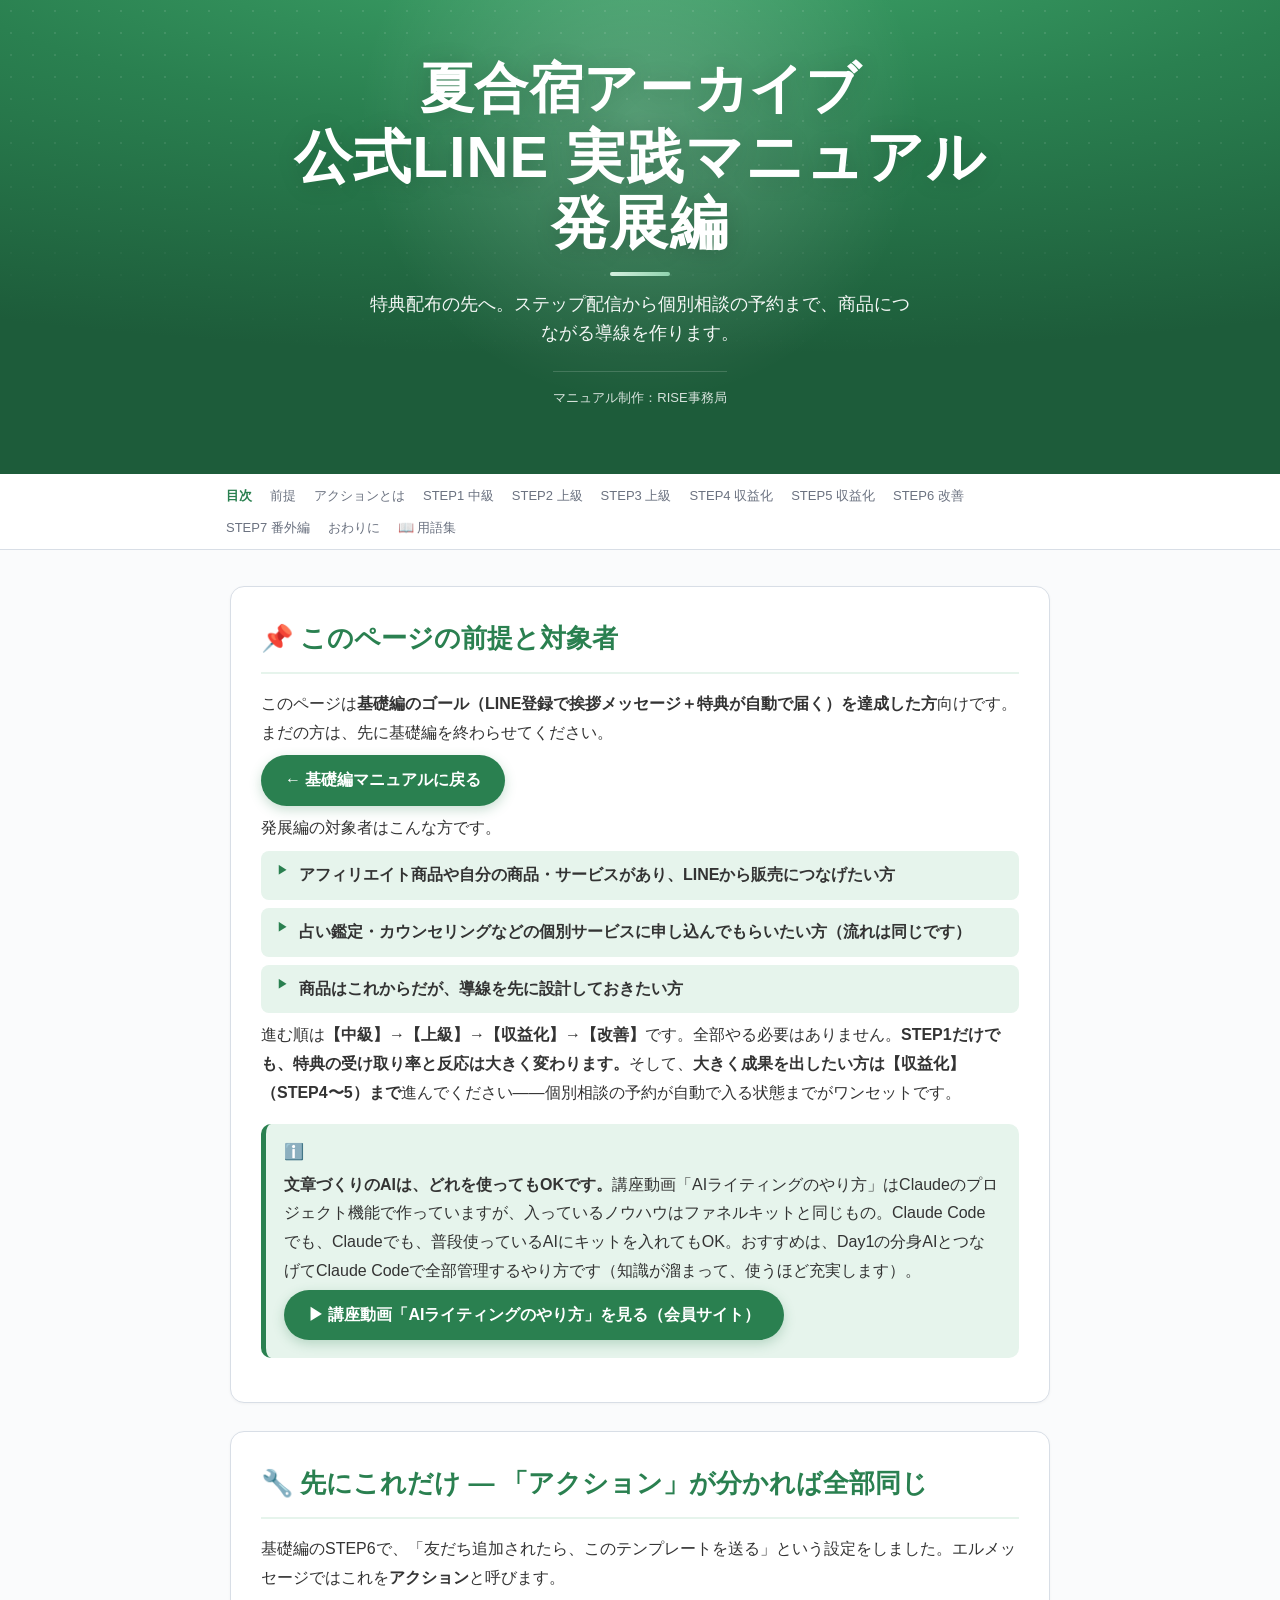
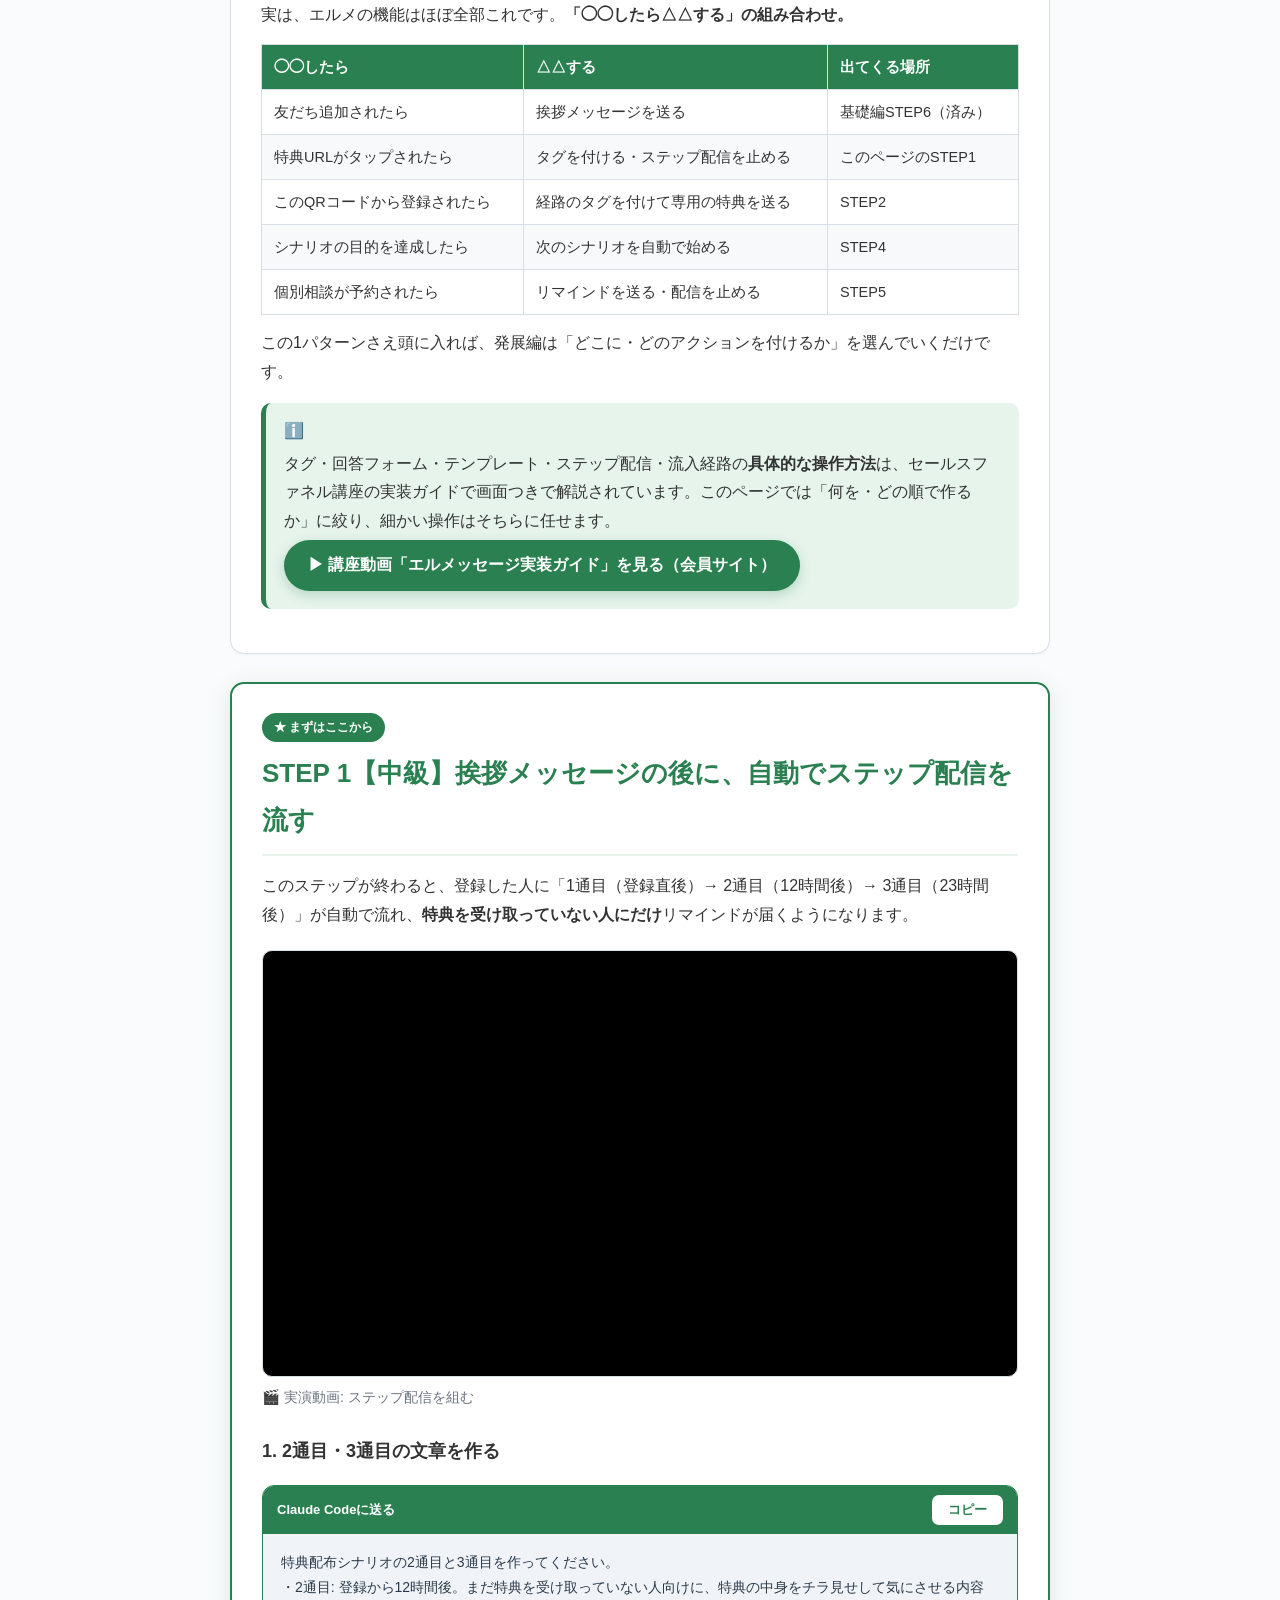
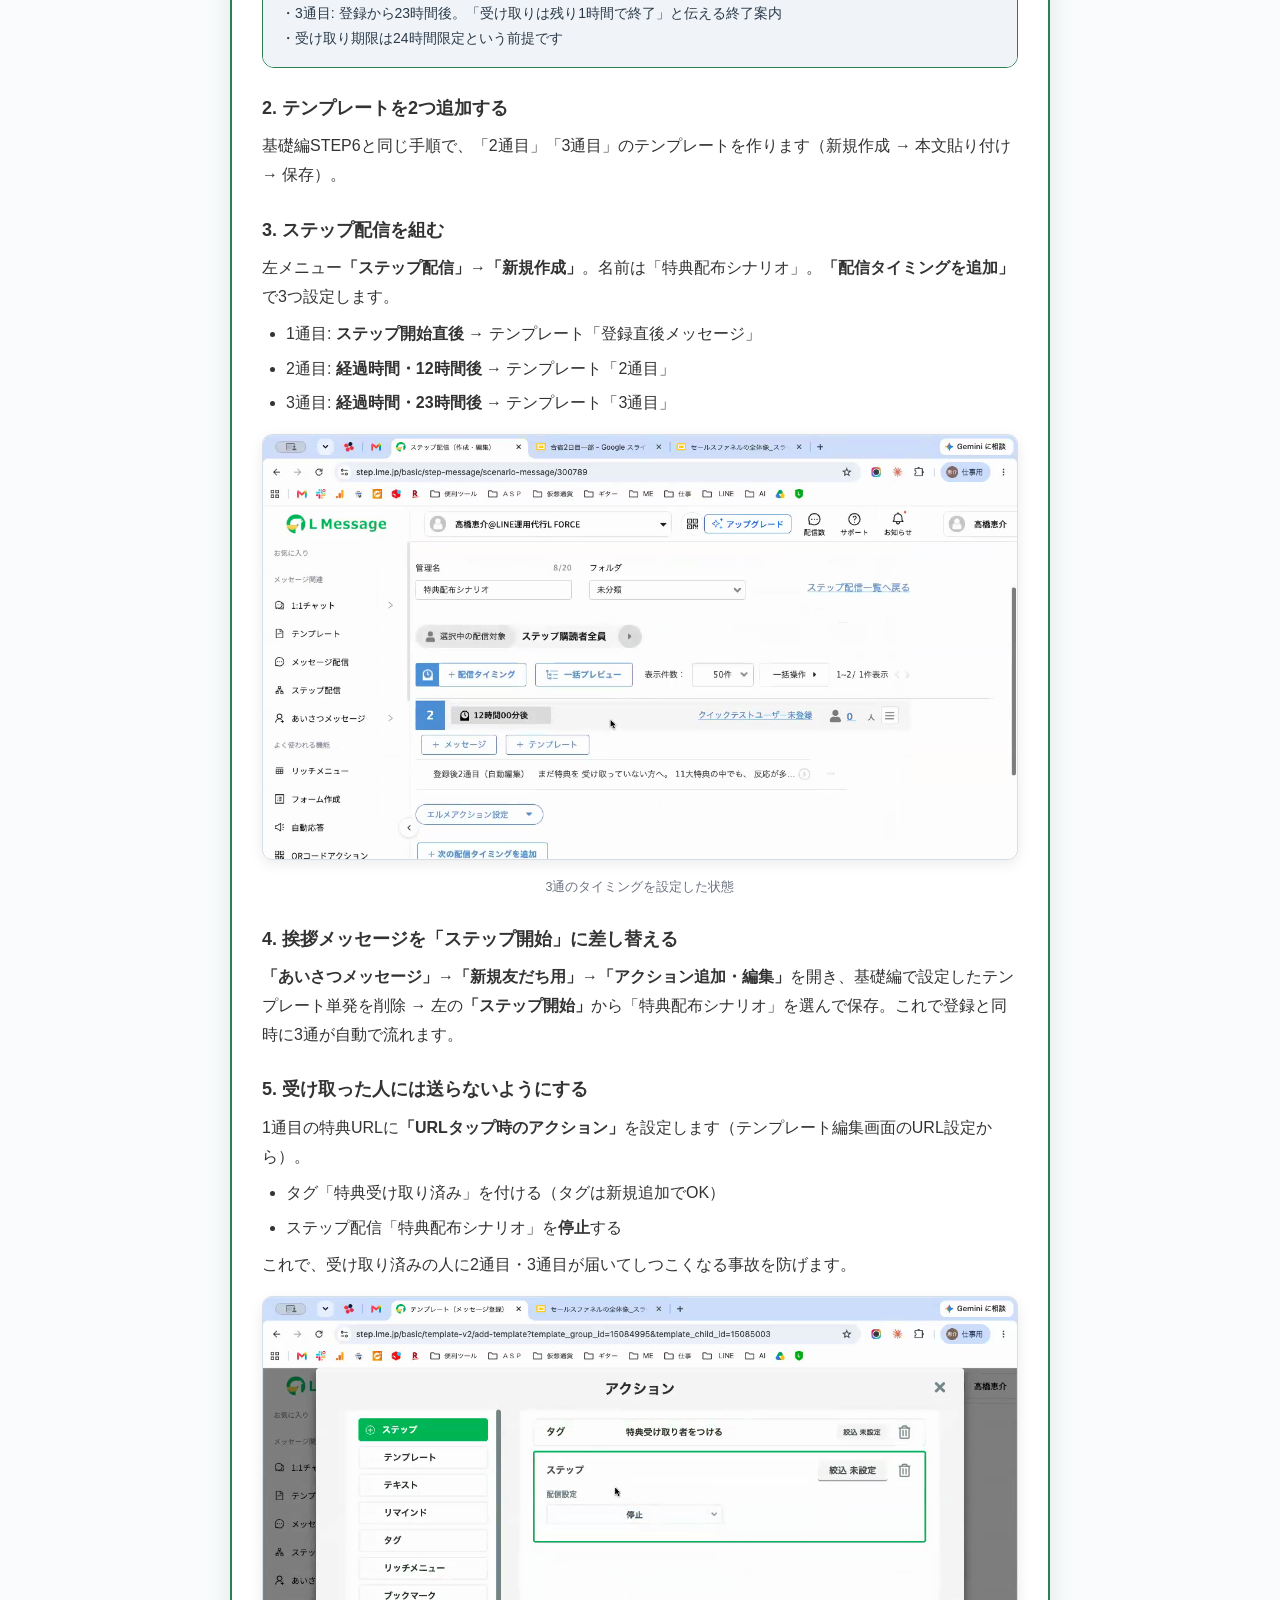
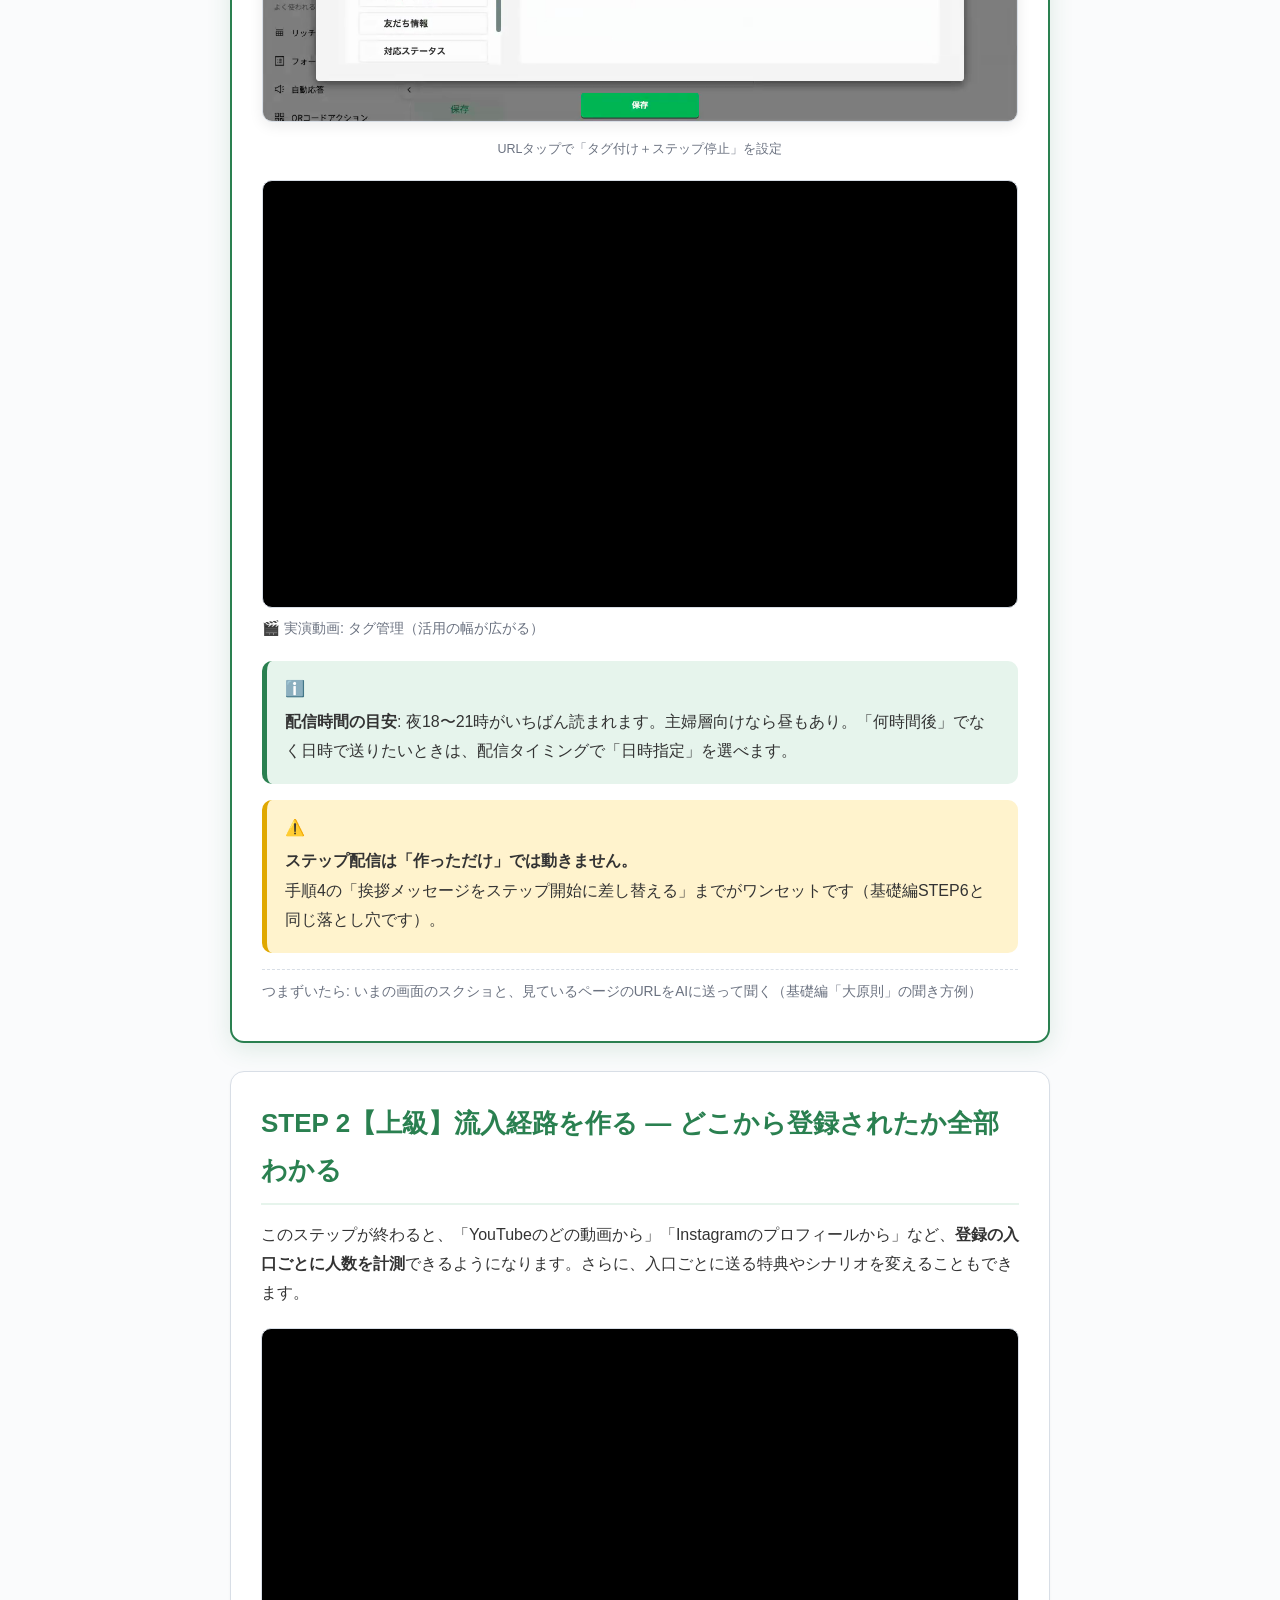
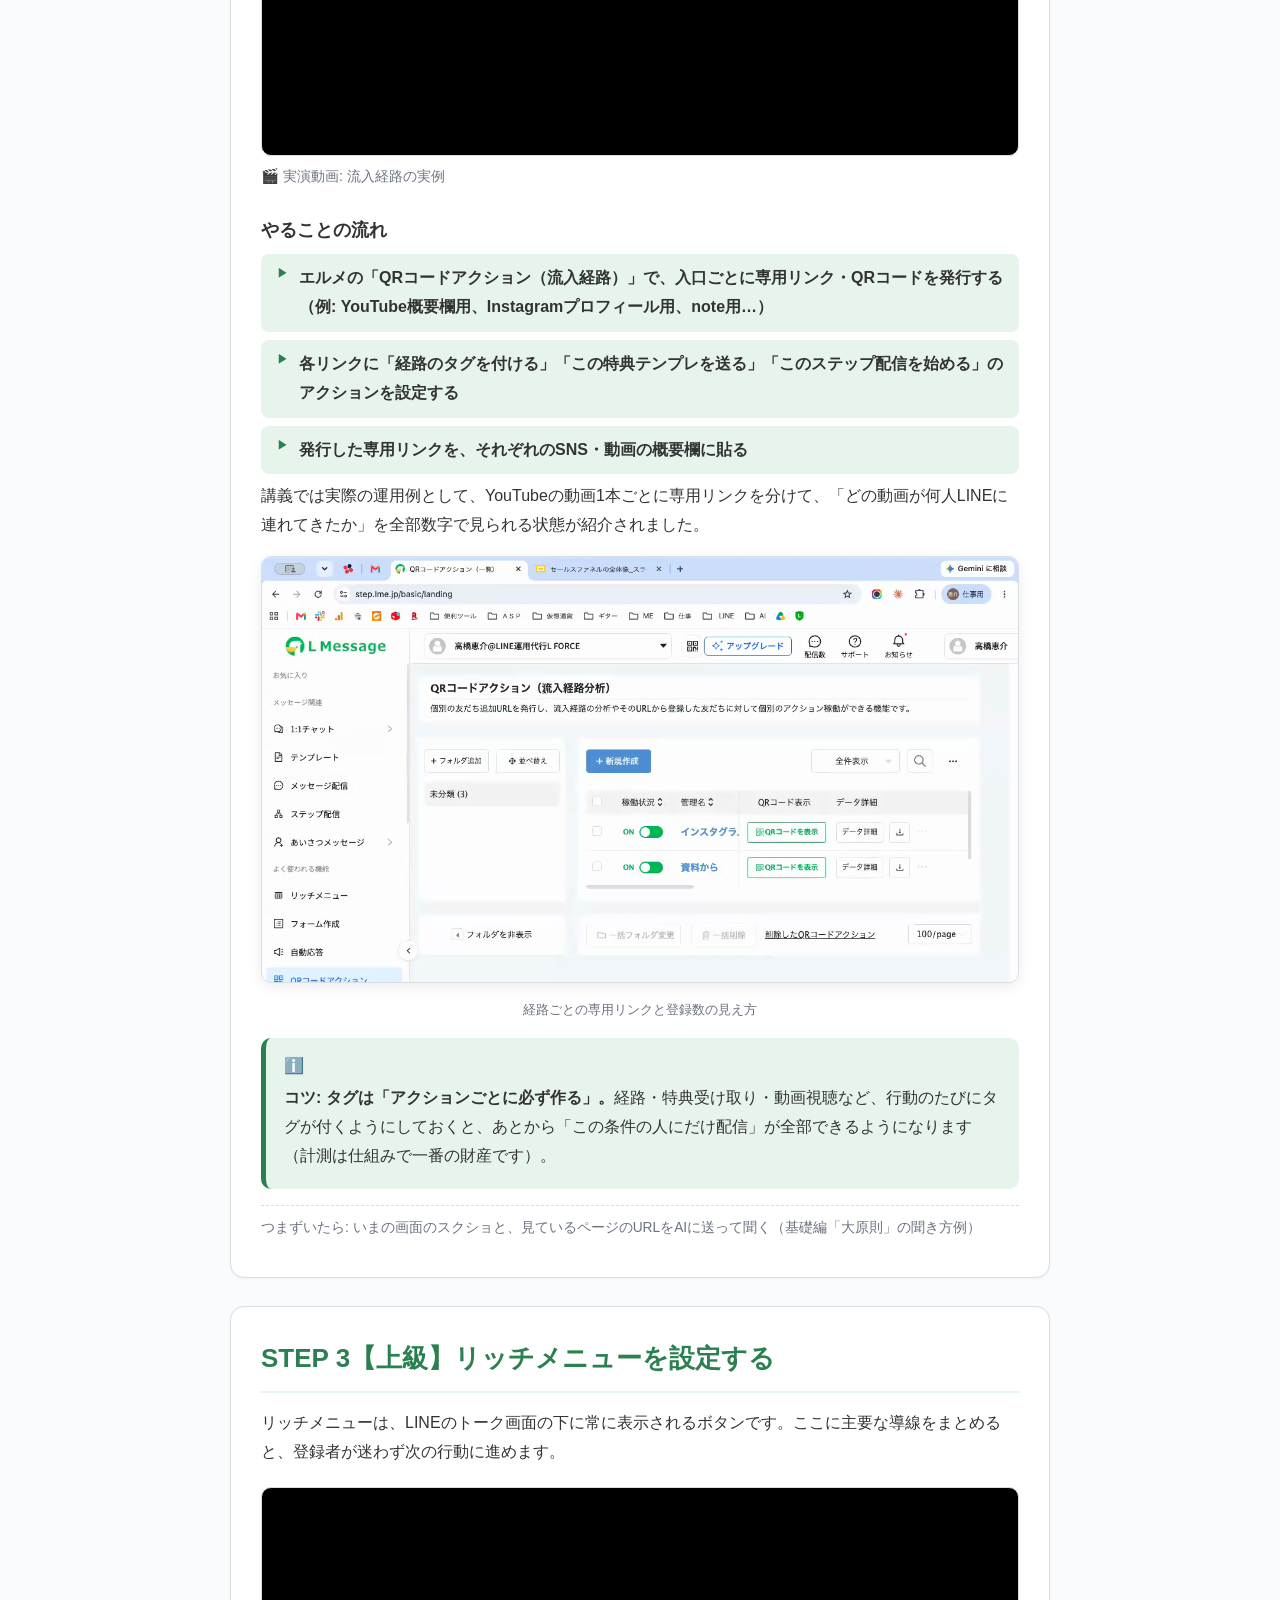
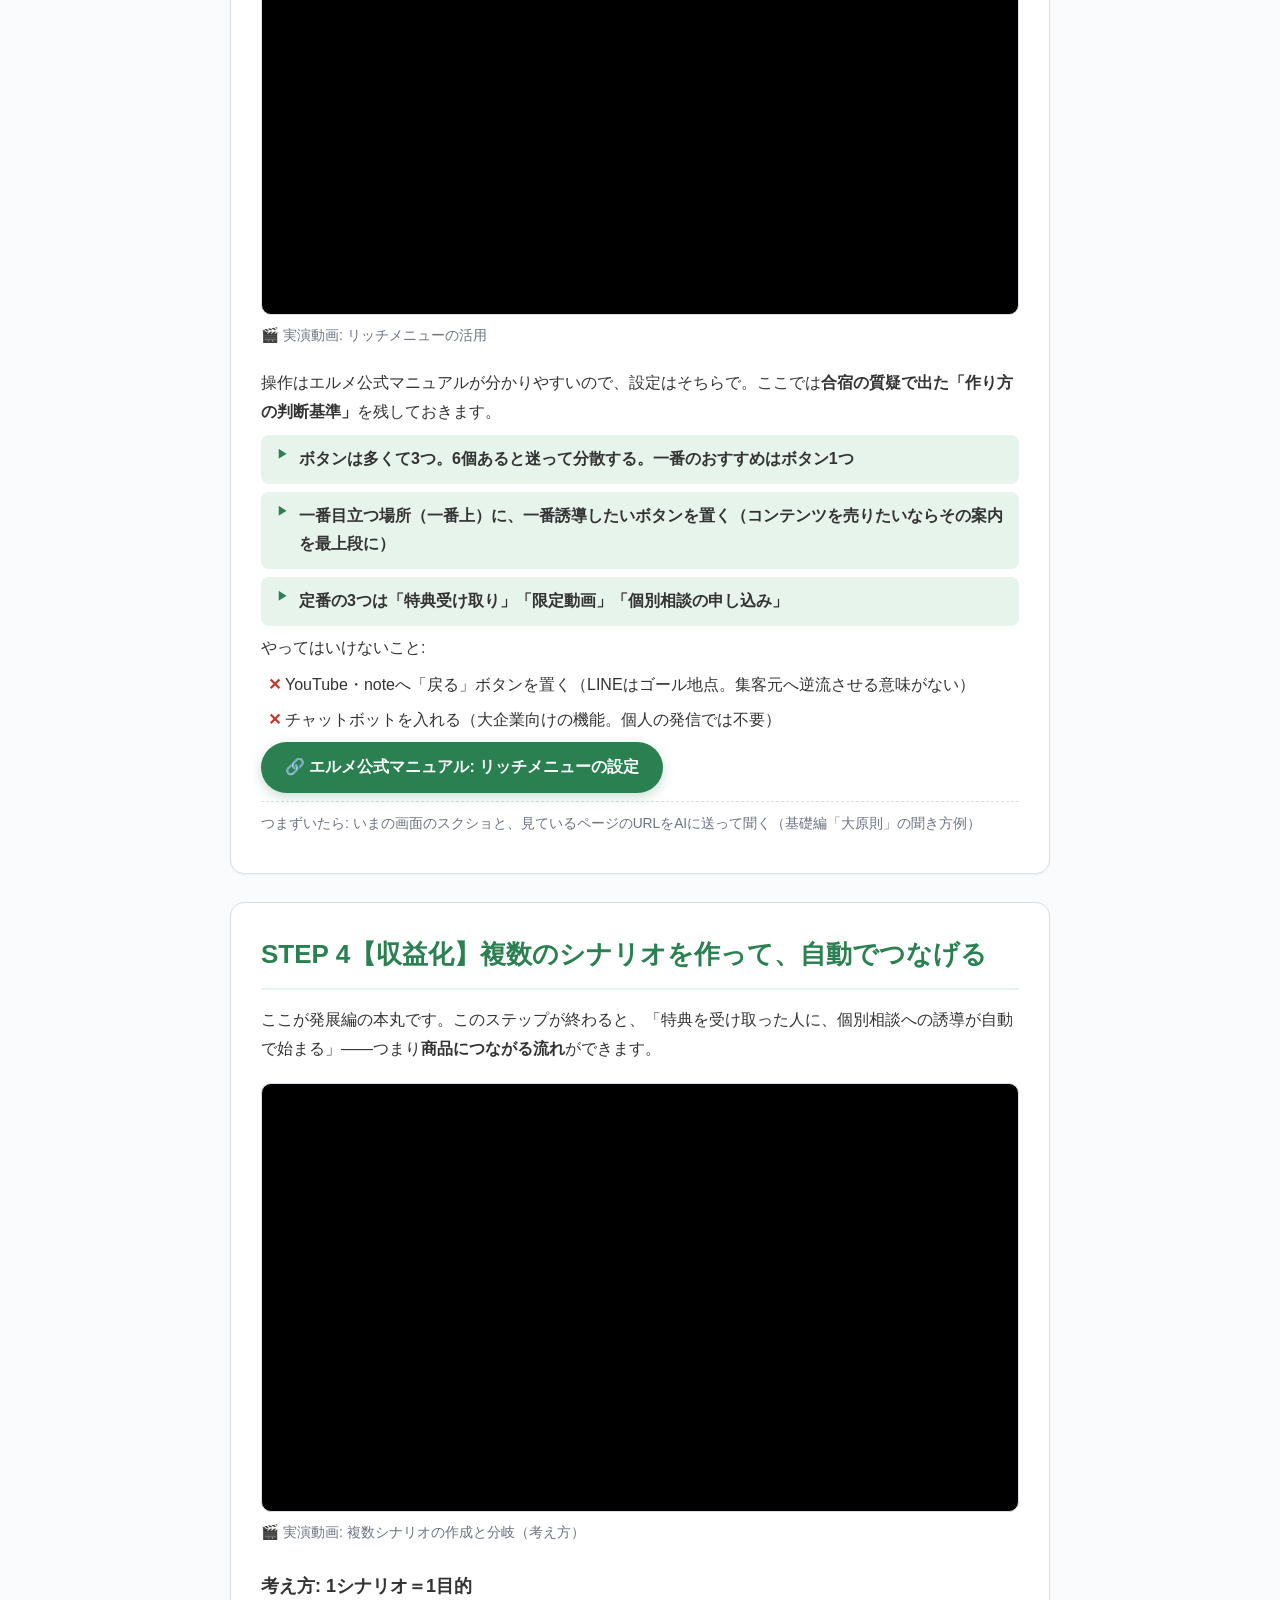
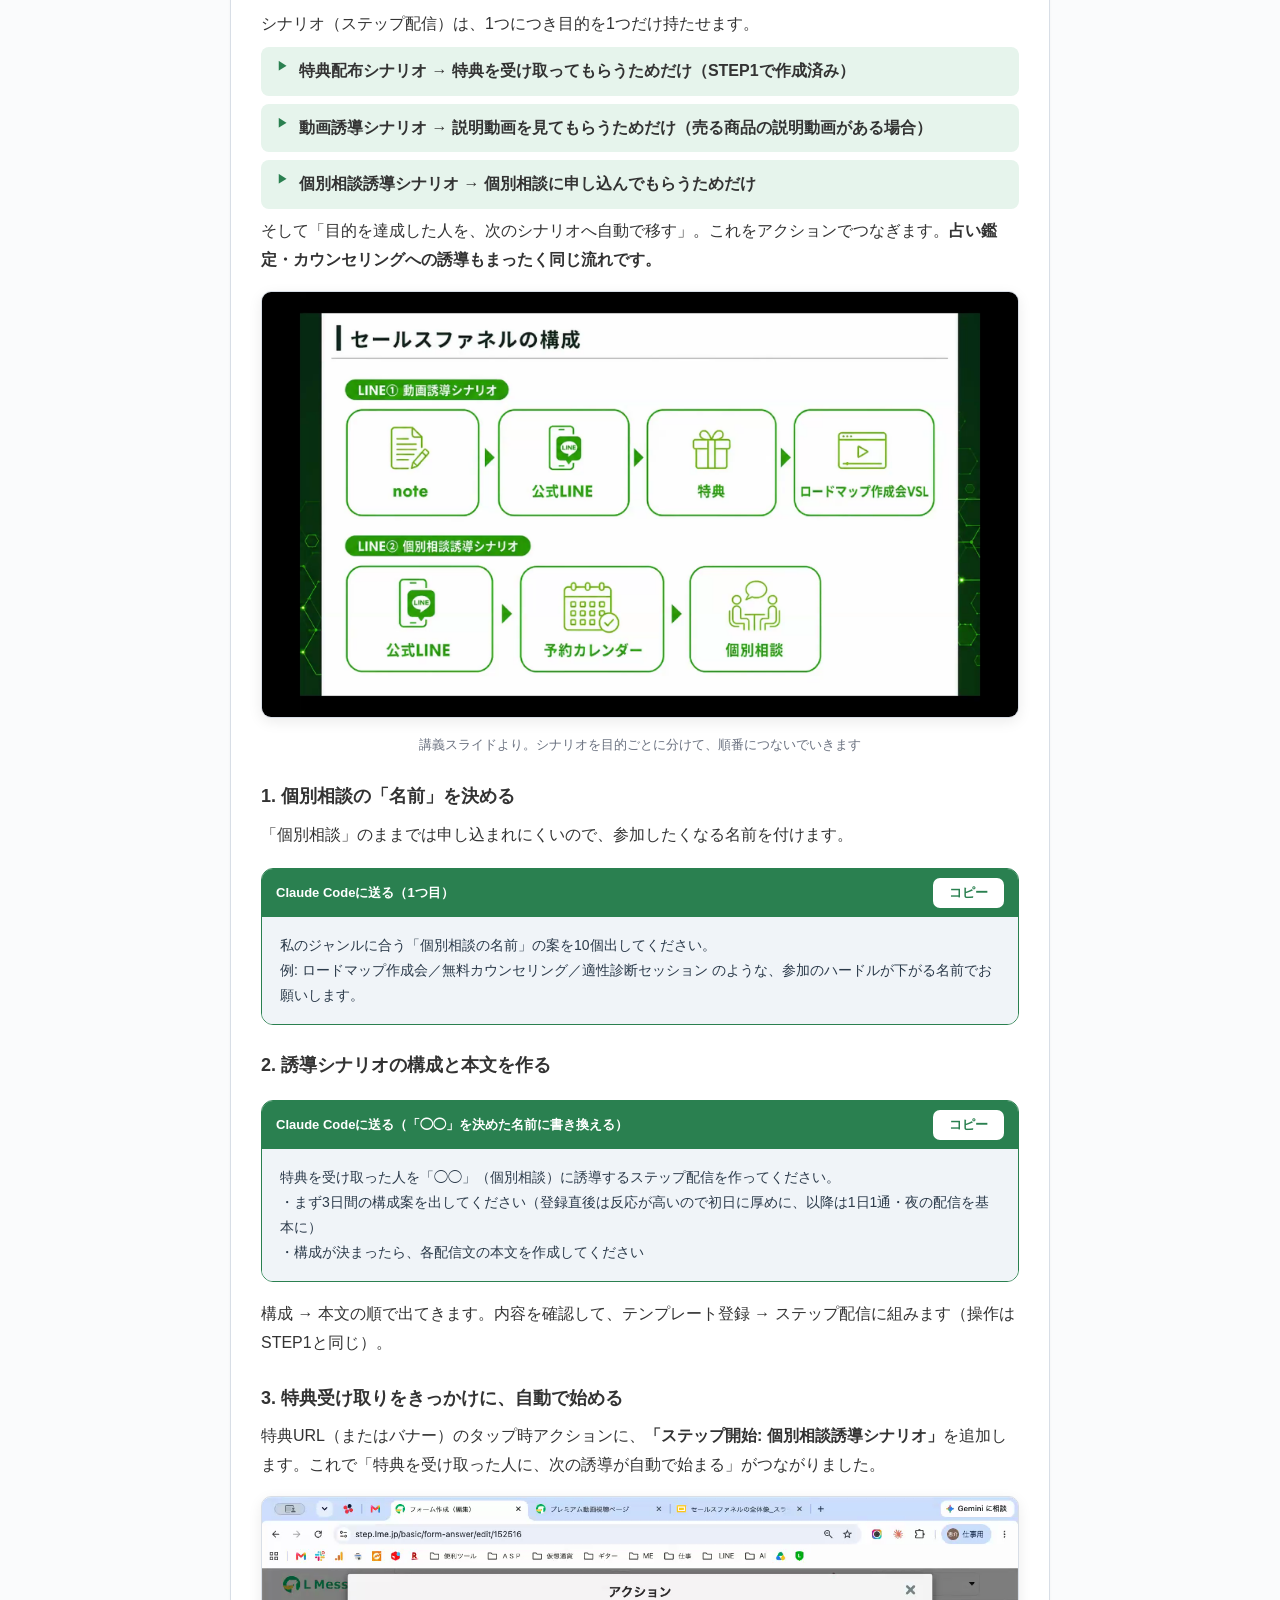
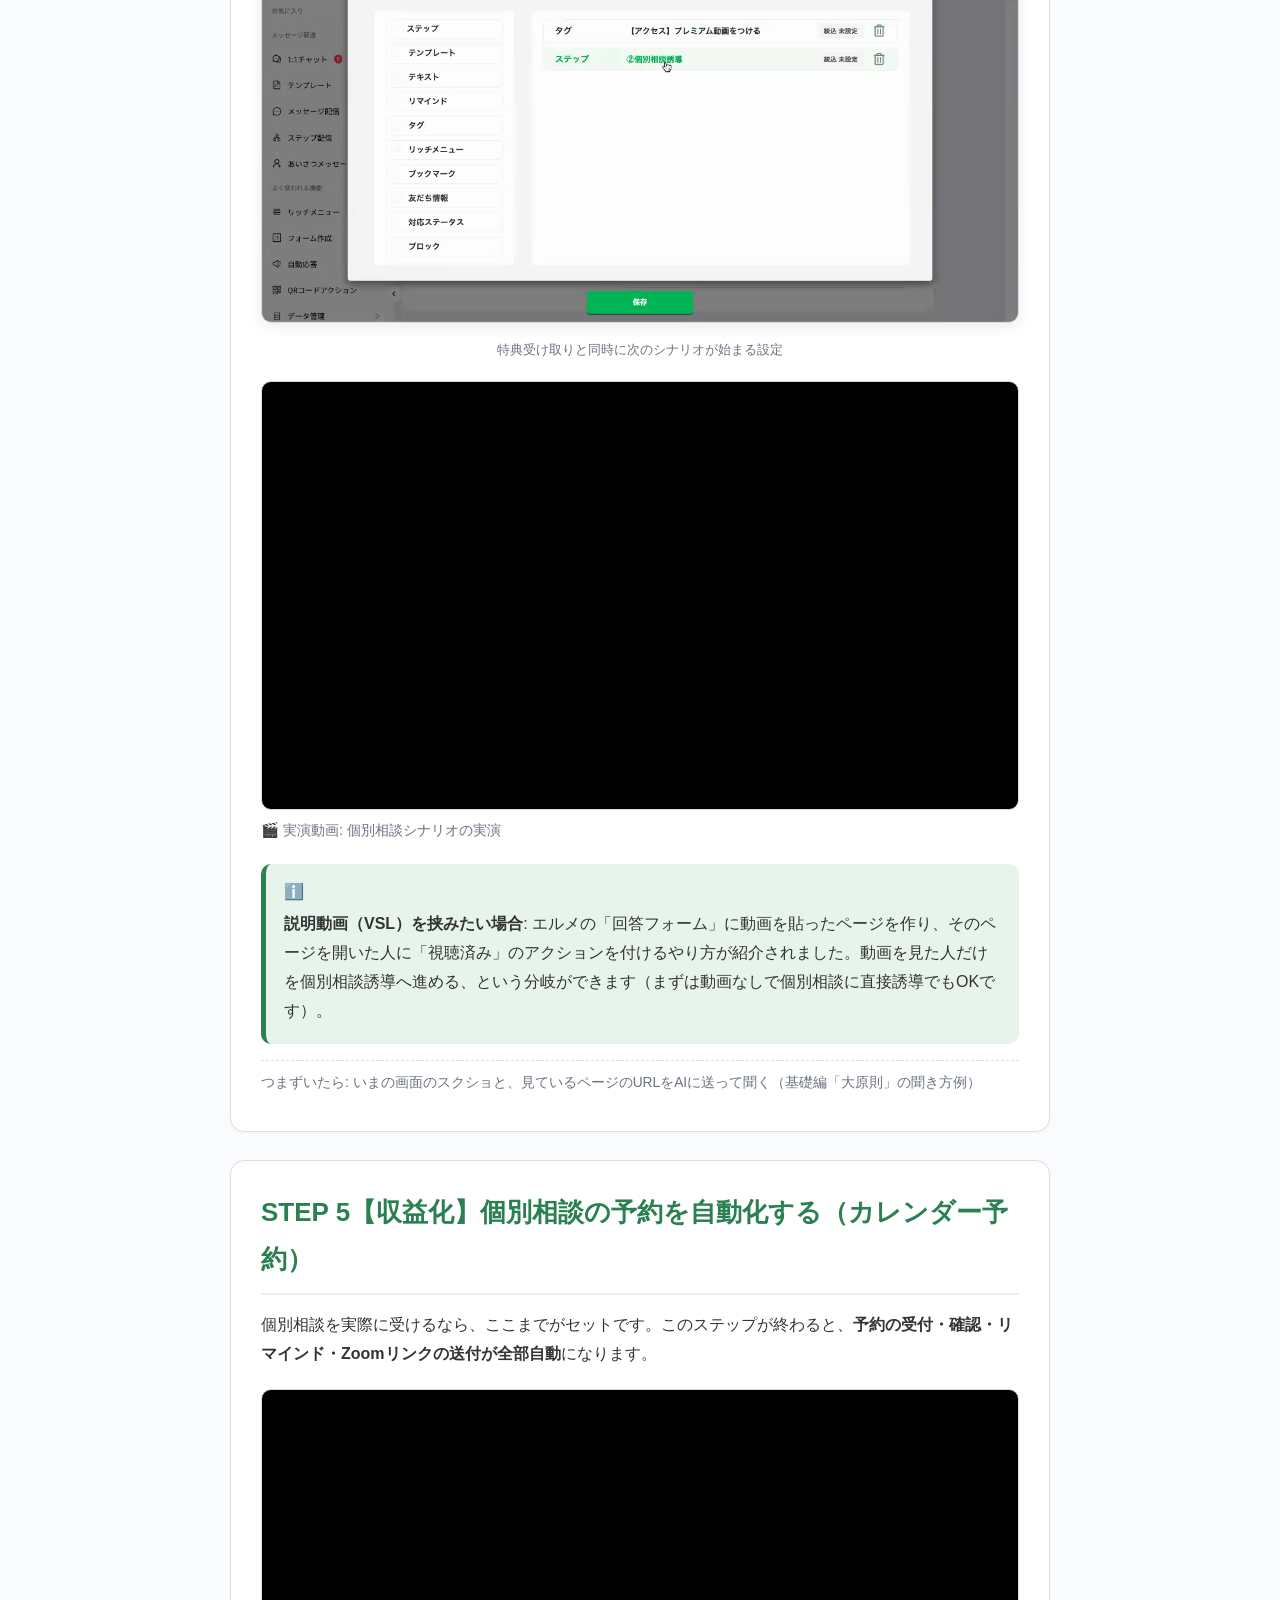
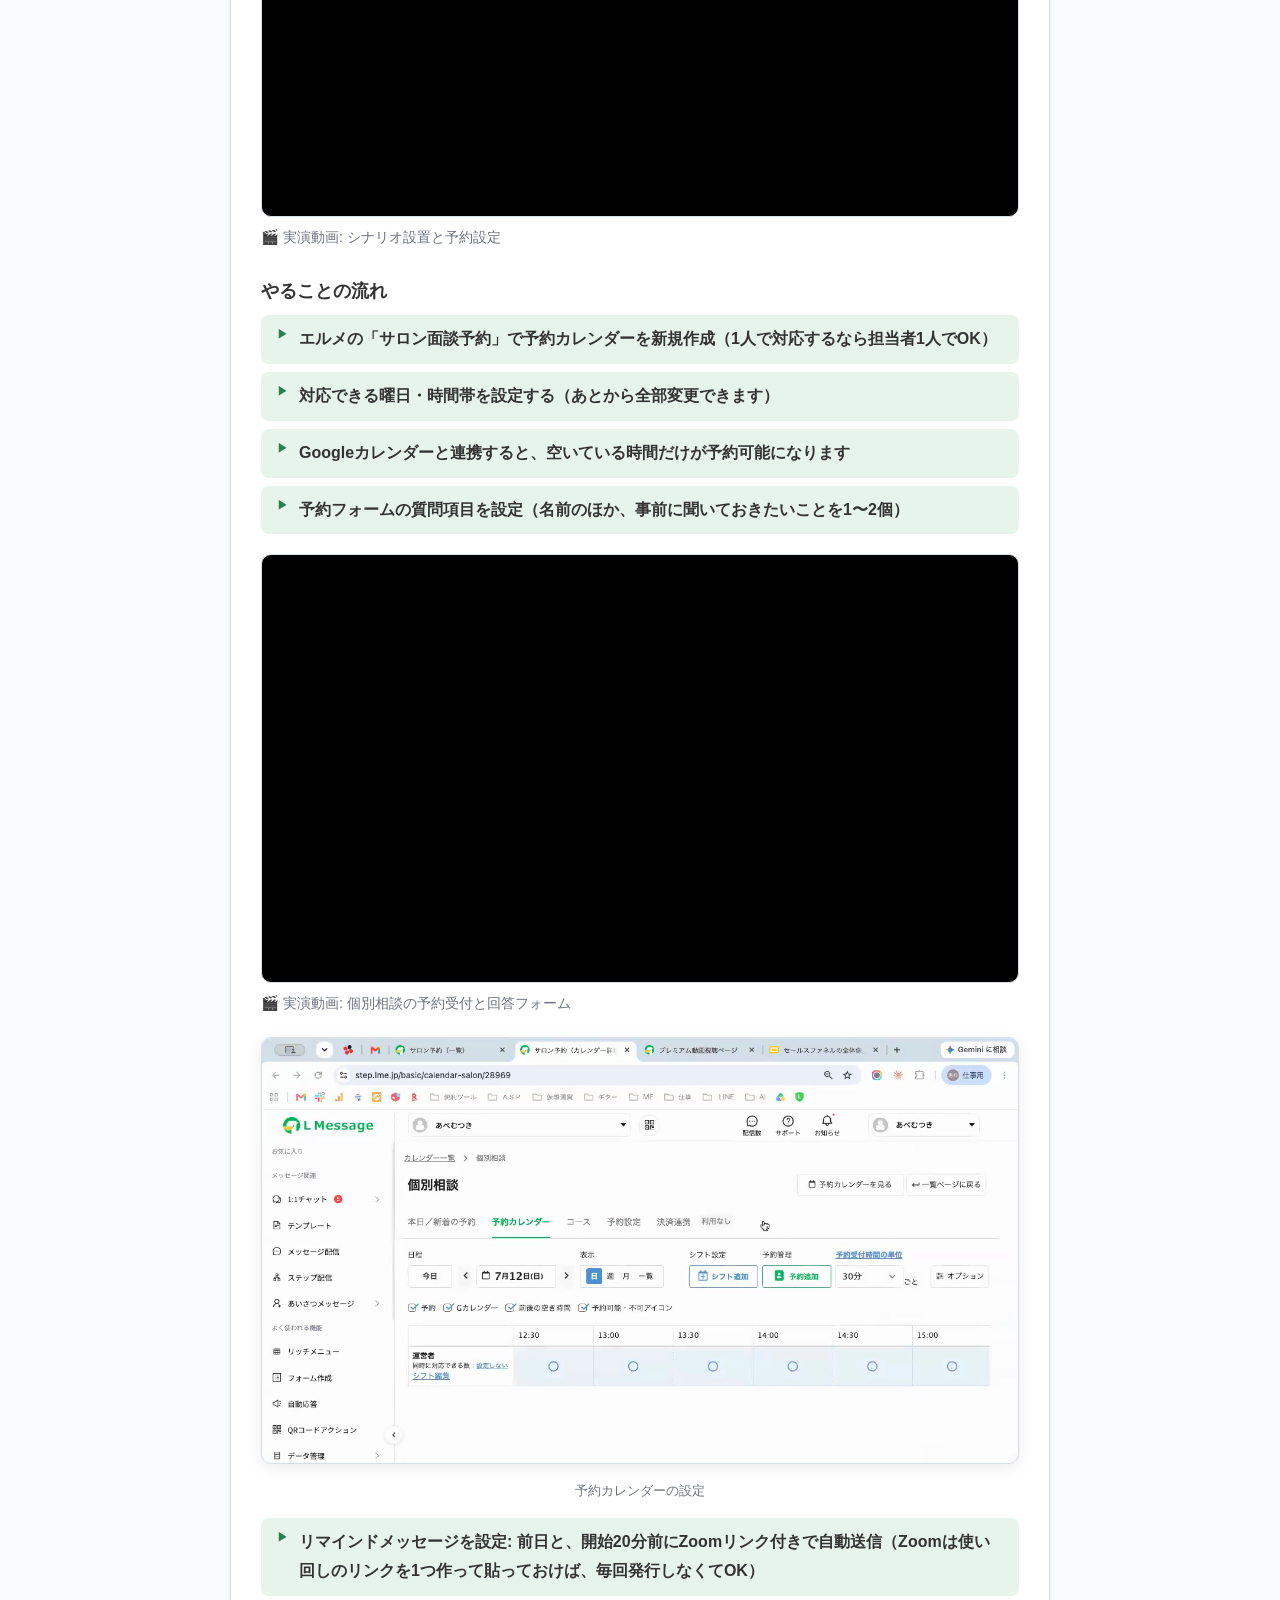
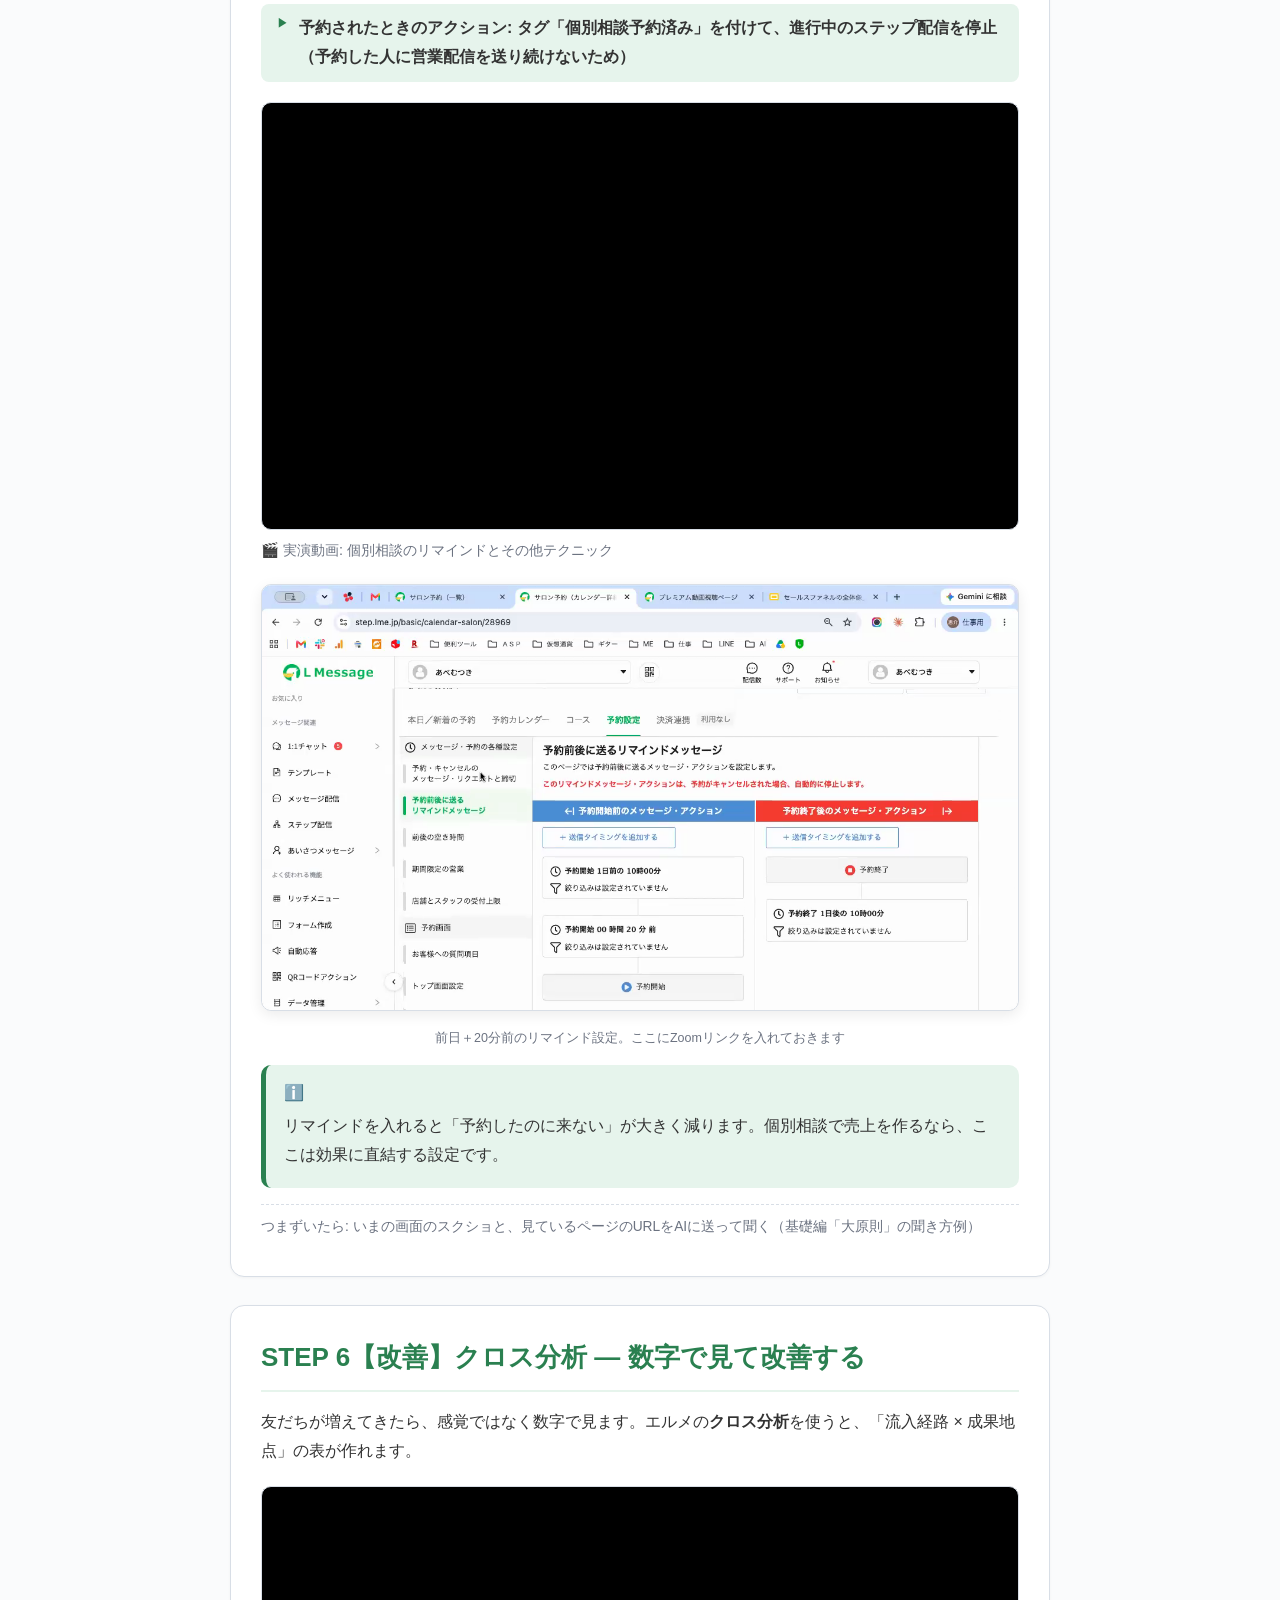
==== commit 9a05a0ff: "Add screenshots, Day1 video, kit download link" ====
--- a/advanced.html
+++ b/advanced.html
@@ -111,7 +111,7 @@
           <li>2通目: <strong>経過時間・12時間後</strong> → テンプレート「2通目」</li>
           <li>3通目: <strong>経過時間・23時間後</strong> → テンプレート「3通目」</li>
         </ul>
-        <div class="callout info"><p>📷 この手順のスクリーンショットは準備中です（追って追加します）</p></div>
+        <figure class="shot"><img src="images/30-step-haishin.png" alt="ステップ配信の設定画面" /><figcaption>3通のタイミングを設定した状態</figcaption></figure>
         <h3>4. 挨拶メッセージを「ステップ開始」に差し替える</h3>
         <p><strong>「あいさつメッセージ」→「新規友だち用」→「アクション追加・編集」</strong>を開き、基礎編で設定したテンプレート単発を削除 → 左の<strong>「ステップ開始」</strong>から「特典配布シナリオ」を選んで保存。これで登録と同時に3通が自動で流れます。</p>
         <h3>5. 受け取った人には送らないようにする</h3>
@@ -121,7 +121,7 @@
           <li>ステップ配信「特典配布シナリオ」を<strong>停止</strong>する</li>
         </ul>
         <p>これで、受け取り済みの人に2通目・3通目が届いてしつこくなる事故を防げます。</p>
-        <div class="callout info"><p>📷 この手順のスクリーンショットは準備中です（追って追加します）</p></div>
+        <figure class="shot"><img src="images/31-url-action.png" alt="URLタップ時のアクション設定画面" /><figcaption>URLタップで「タグ付け＋ステップ停止」を設定</figcaption></figure>
         <figure class="video-embed">
           <div class="video-frame"><iframe src="https://www.loom.com/embed/03bafb2c824c4c5cbbc24ff78e95996c" title="実演動画: タグ管理（活用の幅が広がる）" allowfullscreen loading="lazy"></iframe></div>
           <figcaption>🎬 実演動画: タグ管理（活用の幅が広がる）</figcaption>
@@ -150,7 +150,7 @@
           <li>発行した専用リンクを、それぞれのSNS・動画の概要欄に貼る</li>
         </ul>
         <p>講義では実際の運用例として、YouTubeの動画1本ごとに専用リンクを分けて、「どの動画が何人LINEに連れてきたか」を全部数字で見られる状態が紹介されました。</p>
-        <div class="callout info"><p>📷 この手順のスクリーンショットは準備中です（追って追加します）</p></div>
+        <figure class="shot"><img src="images/32-qr-action.png" alt="QRコードアクションの設定画面" /><figcaption>経路ごとの専用リンクと登録数の見え方</figcaption></figure>
         <div class="callout info">
           <p><strong>コツ: タグは「アクションごとに必ず作る」。</strong>経路・特典受け取り・動画視聴など、行動のたびにタグが付くようにしておくと、あとから「この条件の人にだけ配信」が全部できるようになります（計測は仕組みで一番の財産です）。</p>
         </div>
@@ -220,7 +220,7 @@
         <p>構成 → 本文の順で出てきます。内容を確認して、テンプレート登録 → ステップ配信に組みます（操作はSTEP1と同じ）。</p>
         <h3>3. 特典受け取りをきっかけに、自動で始める</h3>
         <p>特典URL（またはバナー）のタップ時アクションに、<strong>「ステップ開始: 個別相談誘導シナリオ」</strong>を追加します。これで「特典を受け取った人に、次の誘導が自動で始まる」がつながりました。</p>
-        <div class="callout info"><p>📷 この手順のスクリーンショットは準備中です（追って追加します）</p></div>
+        <figure class="shot"><img src="images/33-scenario-bunki.png" alt="シナリオを次のシナリオにつなぐアクション設定" /><figcaption>特典受け取りと同時に次のシナリオが始まる設定</figcaption></figure>
         <figure class="video-embed">
           <div class="video-frame"><iframe src="https://www.loom.com/embed/b125ddc2afc143eca10af85ead4b46a8" title="実演動画: 個別相談シナリオの実演" allowfullscreen loading="lazy"></iframe></div>
           <figcaption>🎬 実演動画: 個別相談シナリオの実演</figcaption>
@@ -250,7 +250,7 @@
           <div class="video-frame"><iframe src="https://www.loom.com/embed/85fb32051c72494ca56690fe1aa8cbb0" title="実演動画: 個別相談の予約受付と回答フォーム" allowfullscreen loading="lazy"></iframe></div>
           <figcaption>🎬 実演動画: 個別相談の予約受付と回答フォーム</figcaption>
         </figure>
-        <div class="callout info"><p>📷 この手順のスクリーンショットは準備中です（追って追加します）</p></div>
+        <figure class="shot"><img src="images/34-calendar.png" alt="サロン面談予約の設定画面" /><figcaption>予約カレンダーの設定</figcaption></figure>
         <ul class="menu">
           <li><strong>リマインドメッセージ</strong>を設定: 前日と、開始20分前にZoomリンク付きで自動送信（Zoomは使い回しのリンクを1つ作って貼っておけば、毎回発行しなくてOK）</li>
           <li>予約されたときのアクション: タグ「個別相談予約済み」を付けて、進行中のステップ配信を停止（予約した人に営業配信を送り続けないため）</li>
@@ -259,7 +259,7 @@
           <div class="video-frame"><iframe src="https://www.loom.com/embed/9219947743d6451a916c486536fcd37a" title="実演動画: 個別相談のリマインドとその他テクニック" allowfullscreen loading="lazy"></iframe></div>
           <figcaption>🎬 実演動画: 個別相談のリマインドとその他テクニック</figcaption>
         </figure>
-        <div class="callout info"><p>📷 この手順のスクリーンショットは準備中です（追って追加します）</p></div>
+        <figure class="shot"><img src="images/35-remind.png" alt="リマインドメッセージの設定画面" /><figcaption>前日＋20分前のリマインド設定。ここにZoomリンクを入れておきます</figcaption></figure>
         <div class="callout info">
           <p>リマインドを入れると「予約したのに来ない」が大きく減ります。個別相談で売上を作るなら、ここは効果に直結する設定です。</p>
         </div>
@@ -301,7 +301,7 @@
         <div class="callout info">
           <p><strong>作るときのコツは「後ろの設問から作る」。</strong>2問目を作っていないと1問目から2問目につなげられないため、最後の設問 → 1つ前 → …と逆順で作ると迷いません（ゴールから逆算して作るのは、エルメ構築全体のコツでもあります）。</p>
         </div>
-        <div class="callout info"><p>📷 この手順のスクリーンショットは準備中です（追って追加します）</p></div>
+        <figure class="shot"><img src="images/36-shindan.png" alt="診断のポイント設定と絞り込み設定" /><figcaption>ポイント加算と結果の出し分け</figcaption></figure>
         <p class="help-line">つまずいたら: いまの画面のスクショと、見ているページのURLをAIに送って聞く（基礎編「大原則」の聞き方例）</p>
       </section>
 
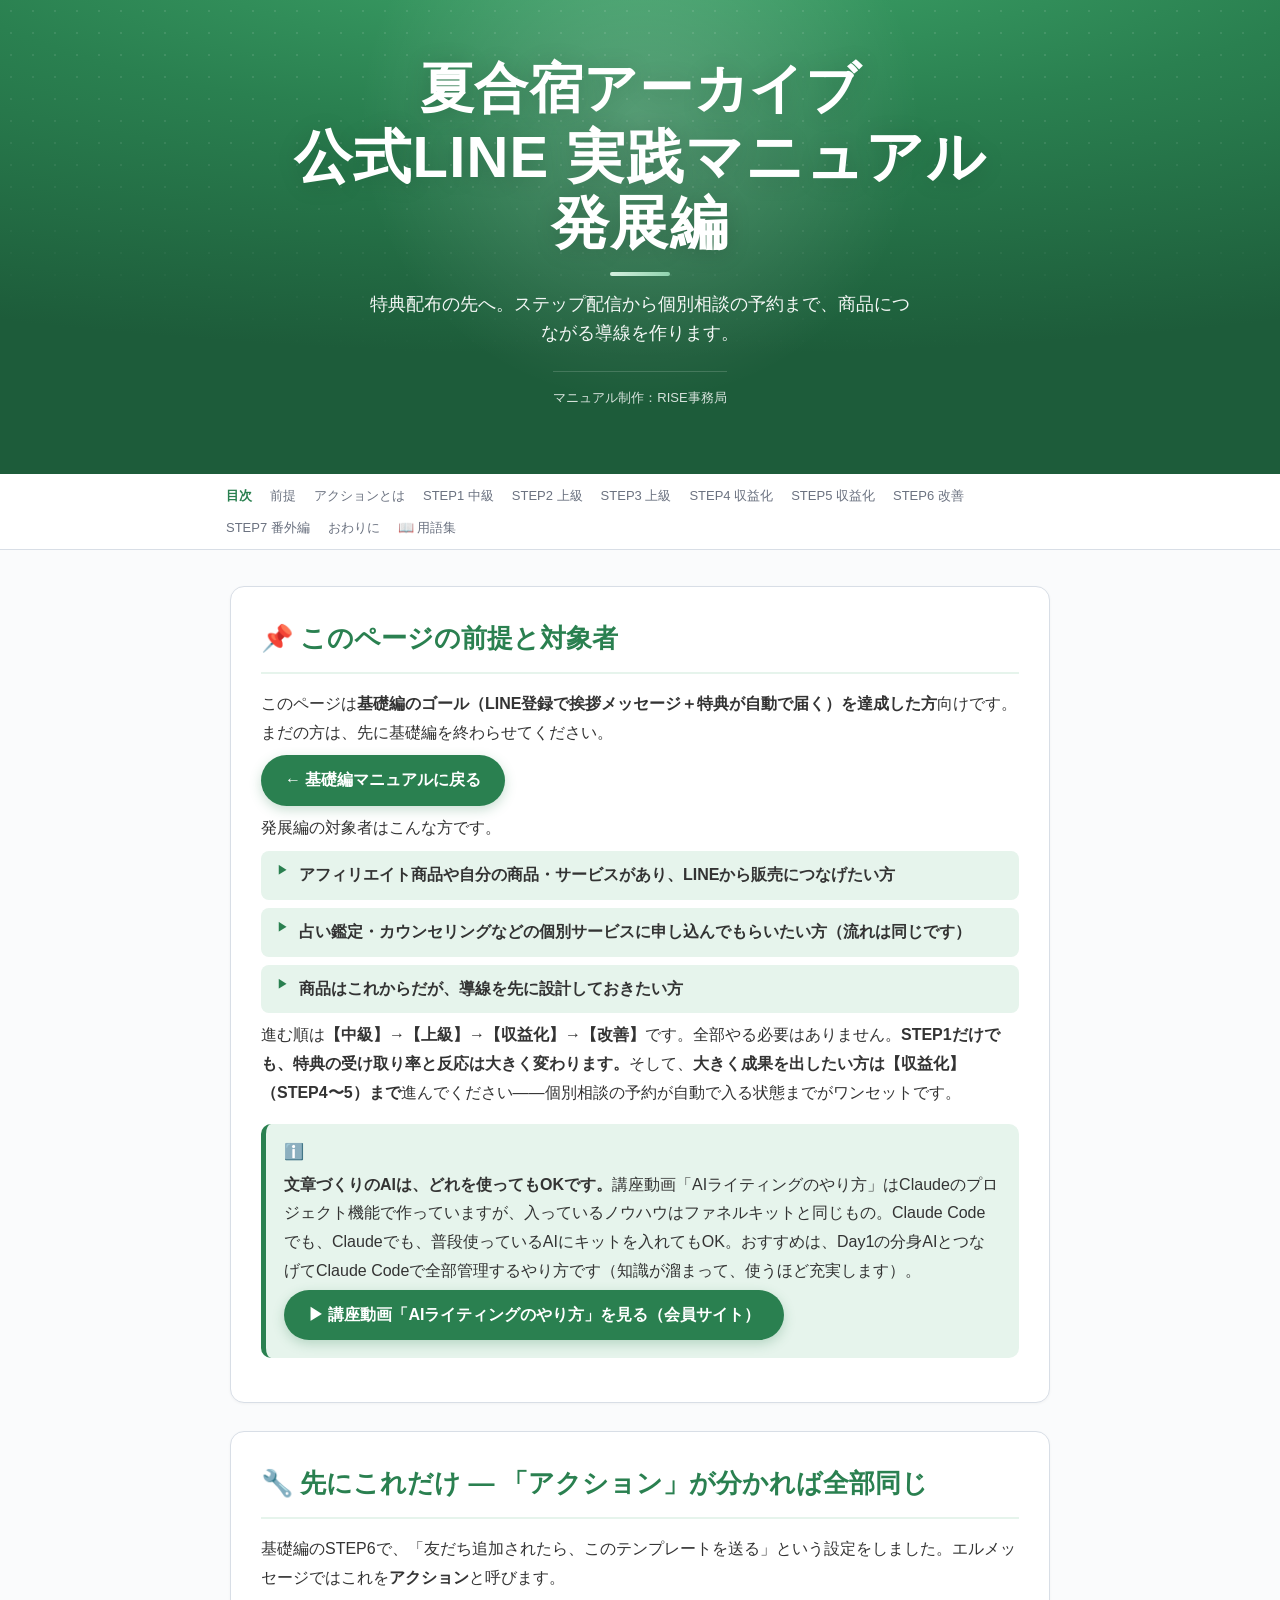
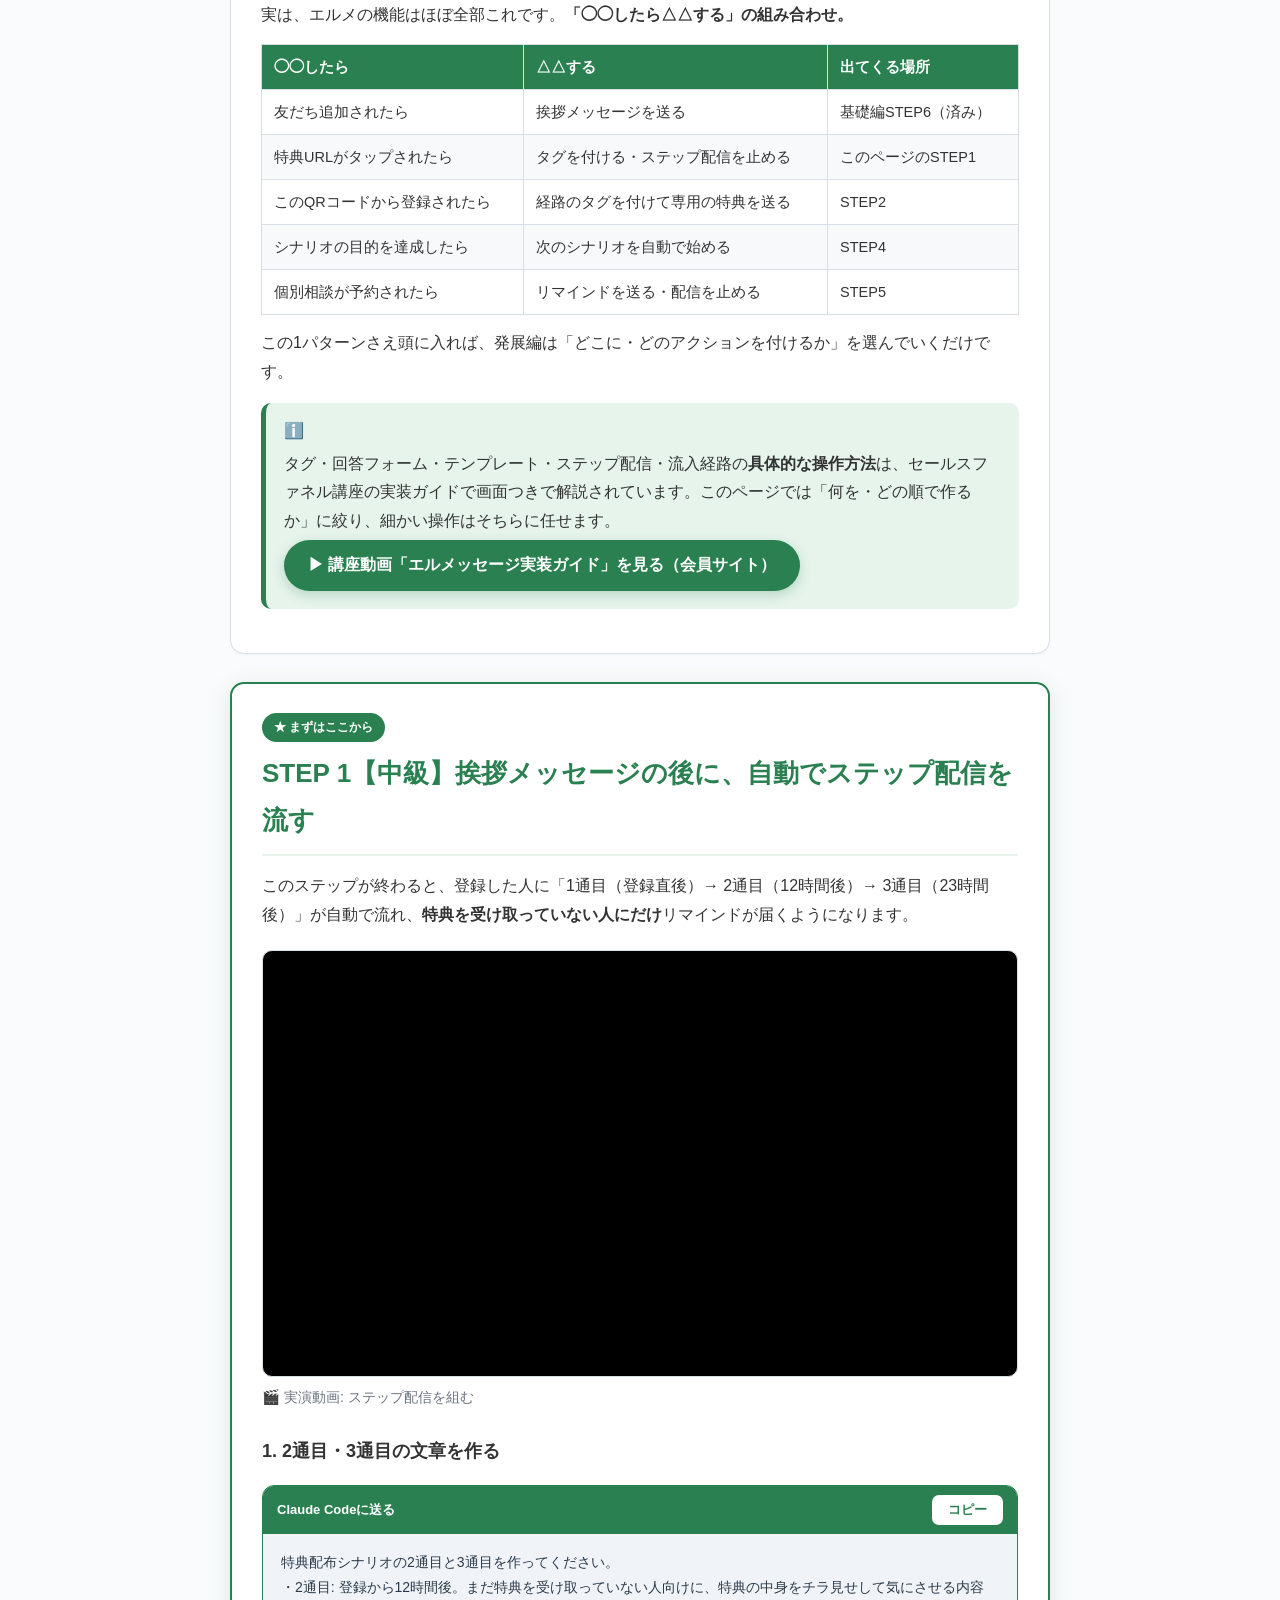
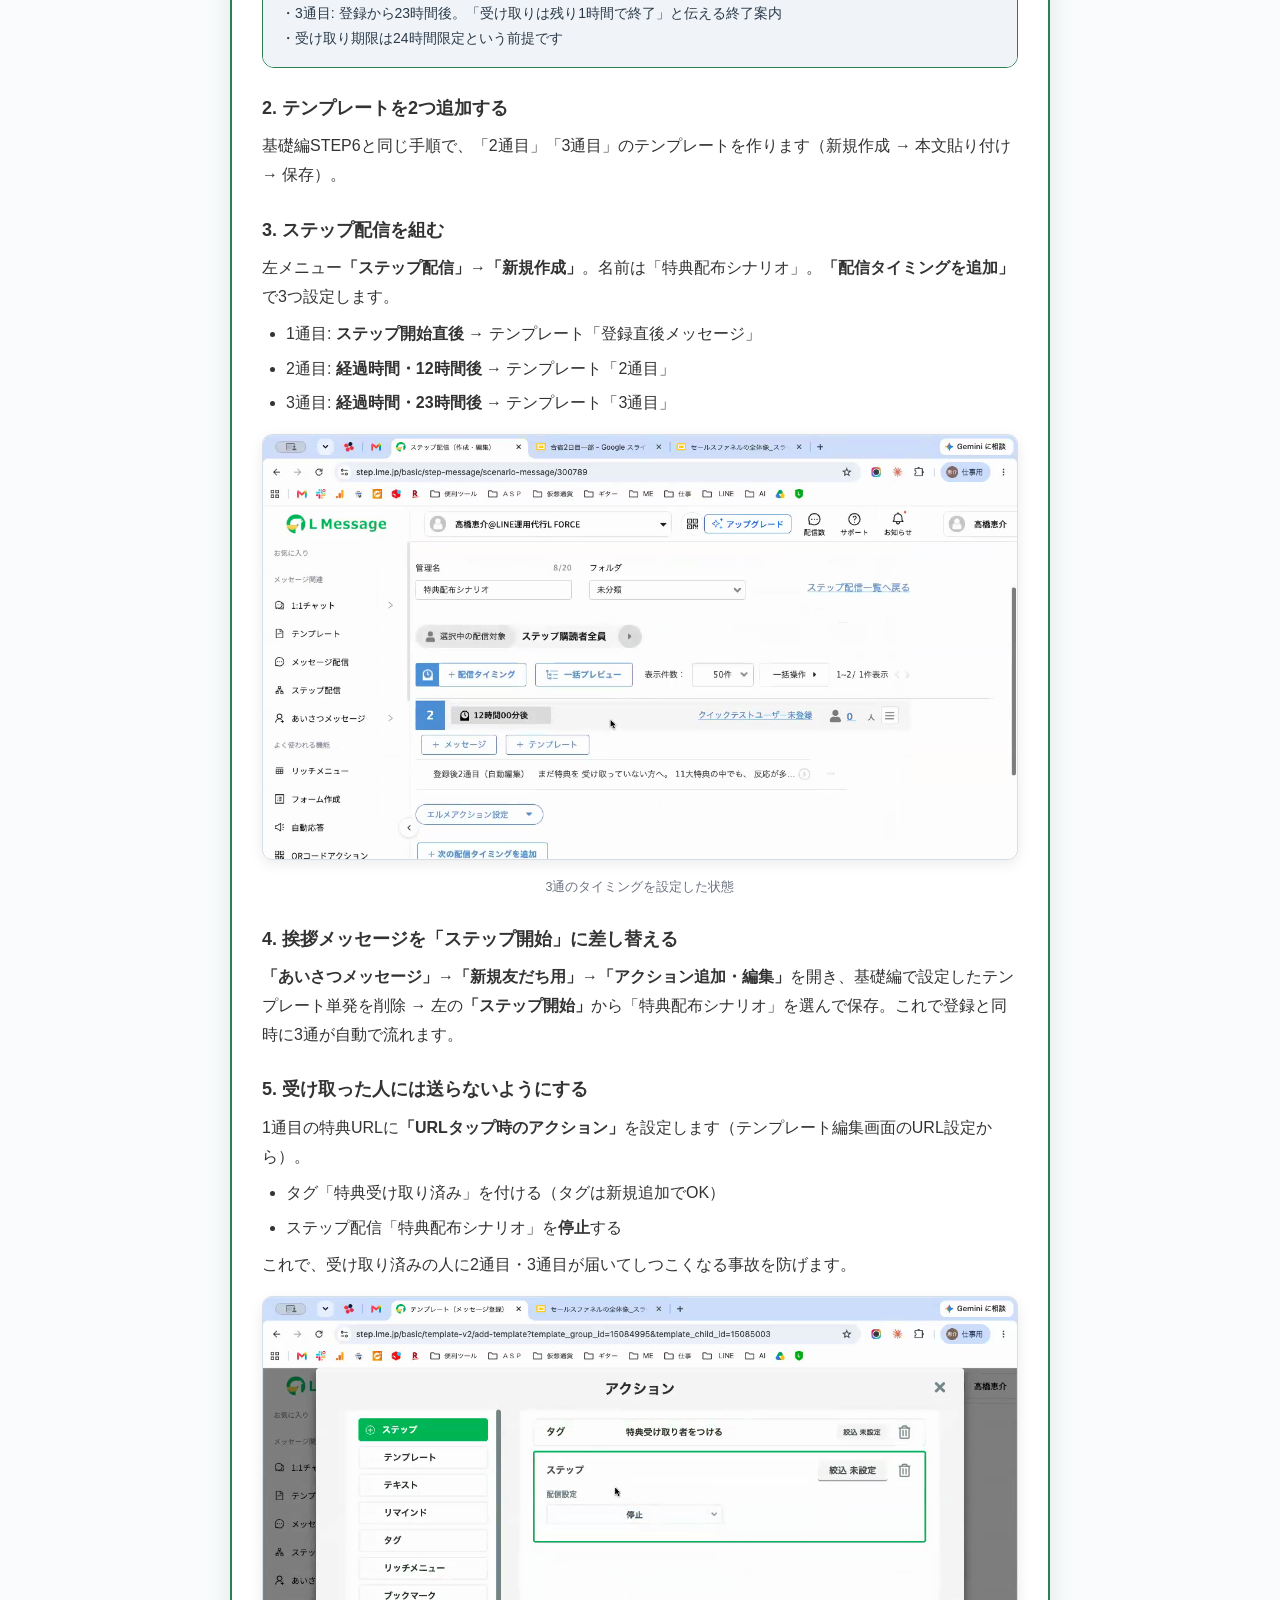
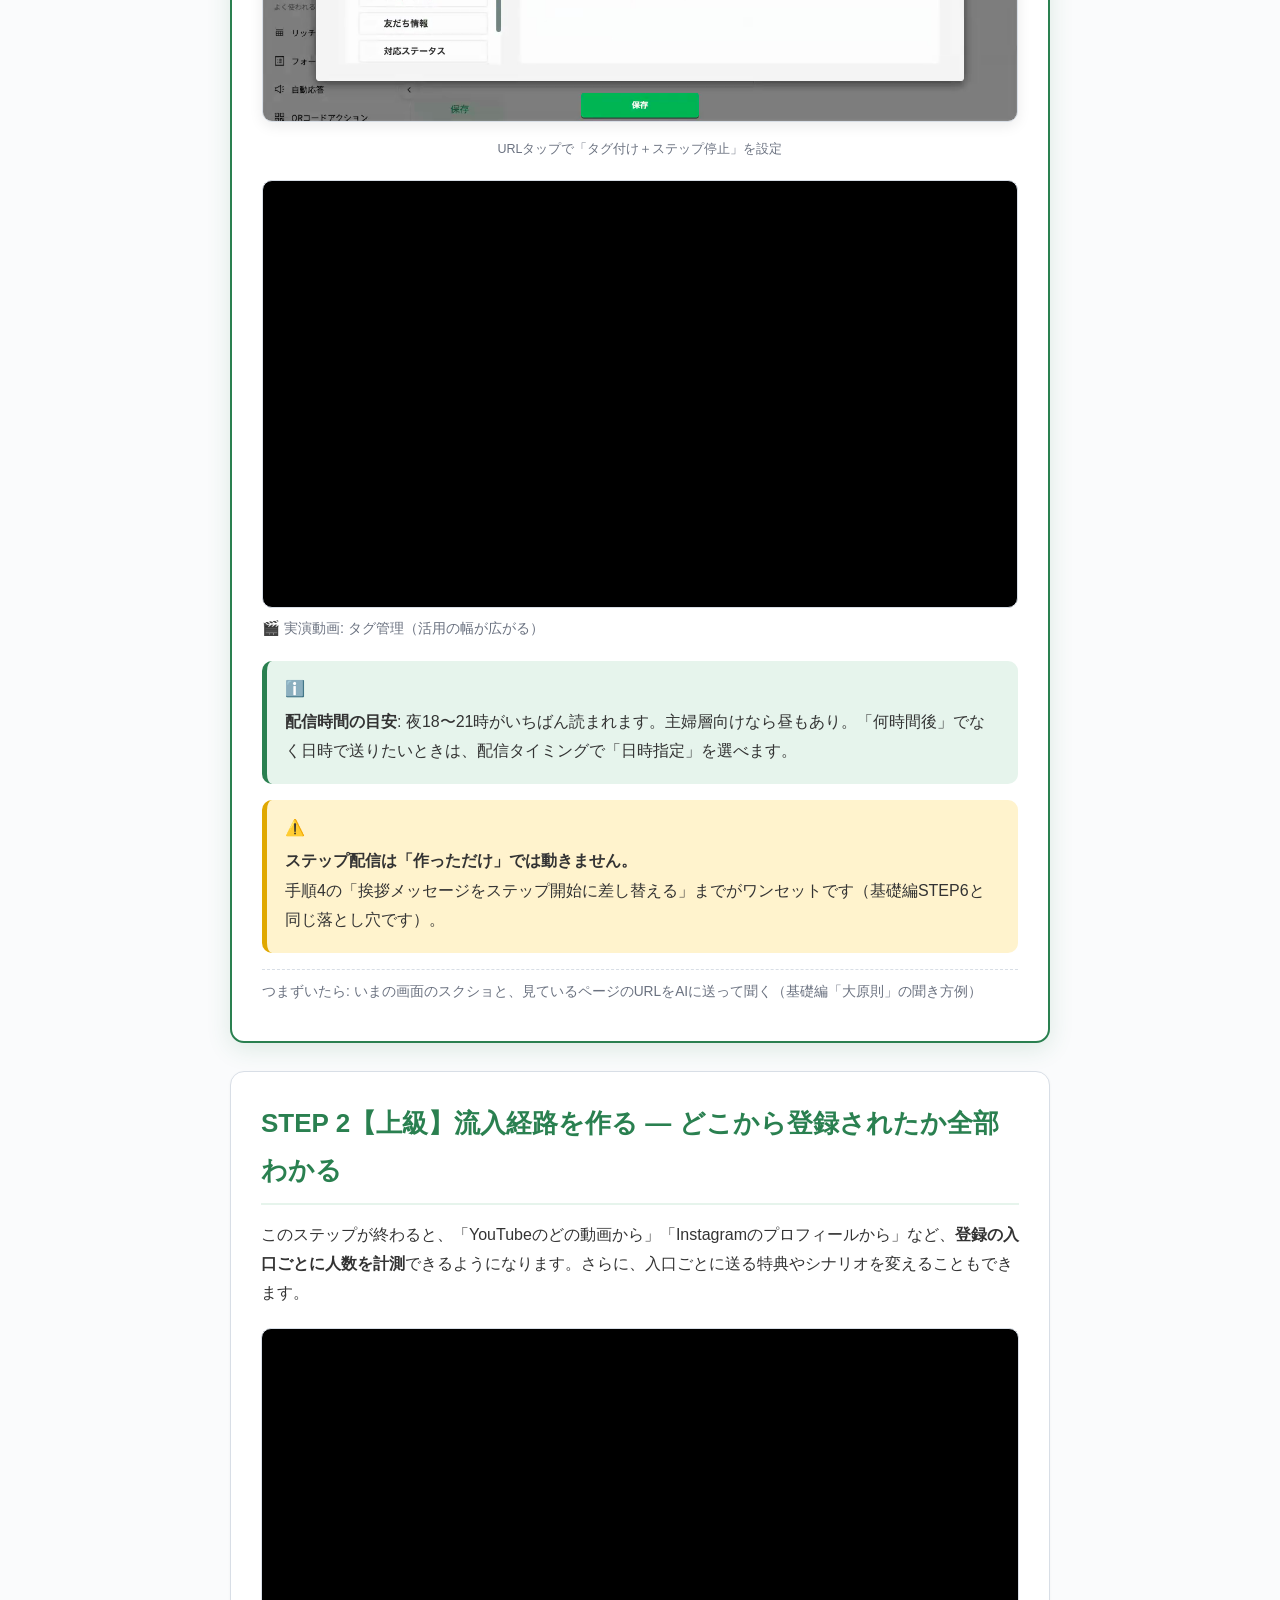
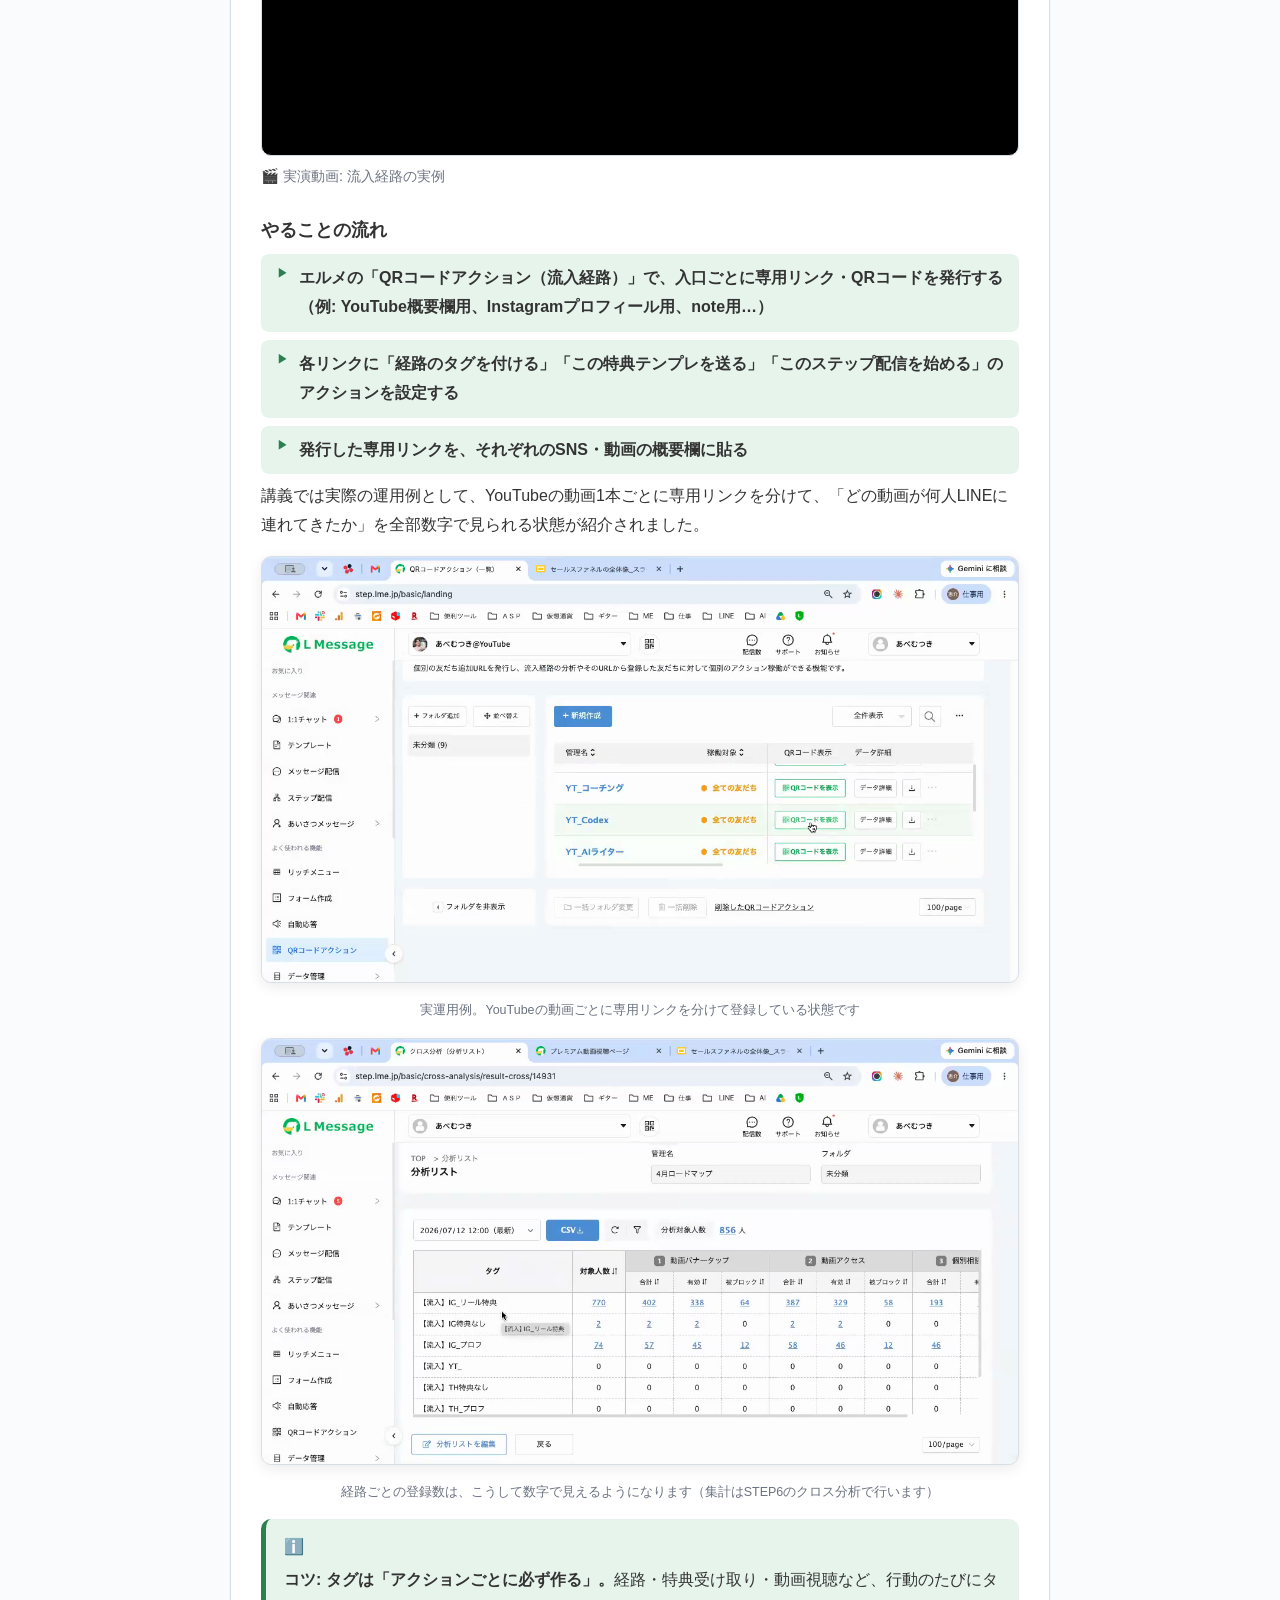
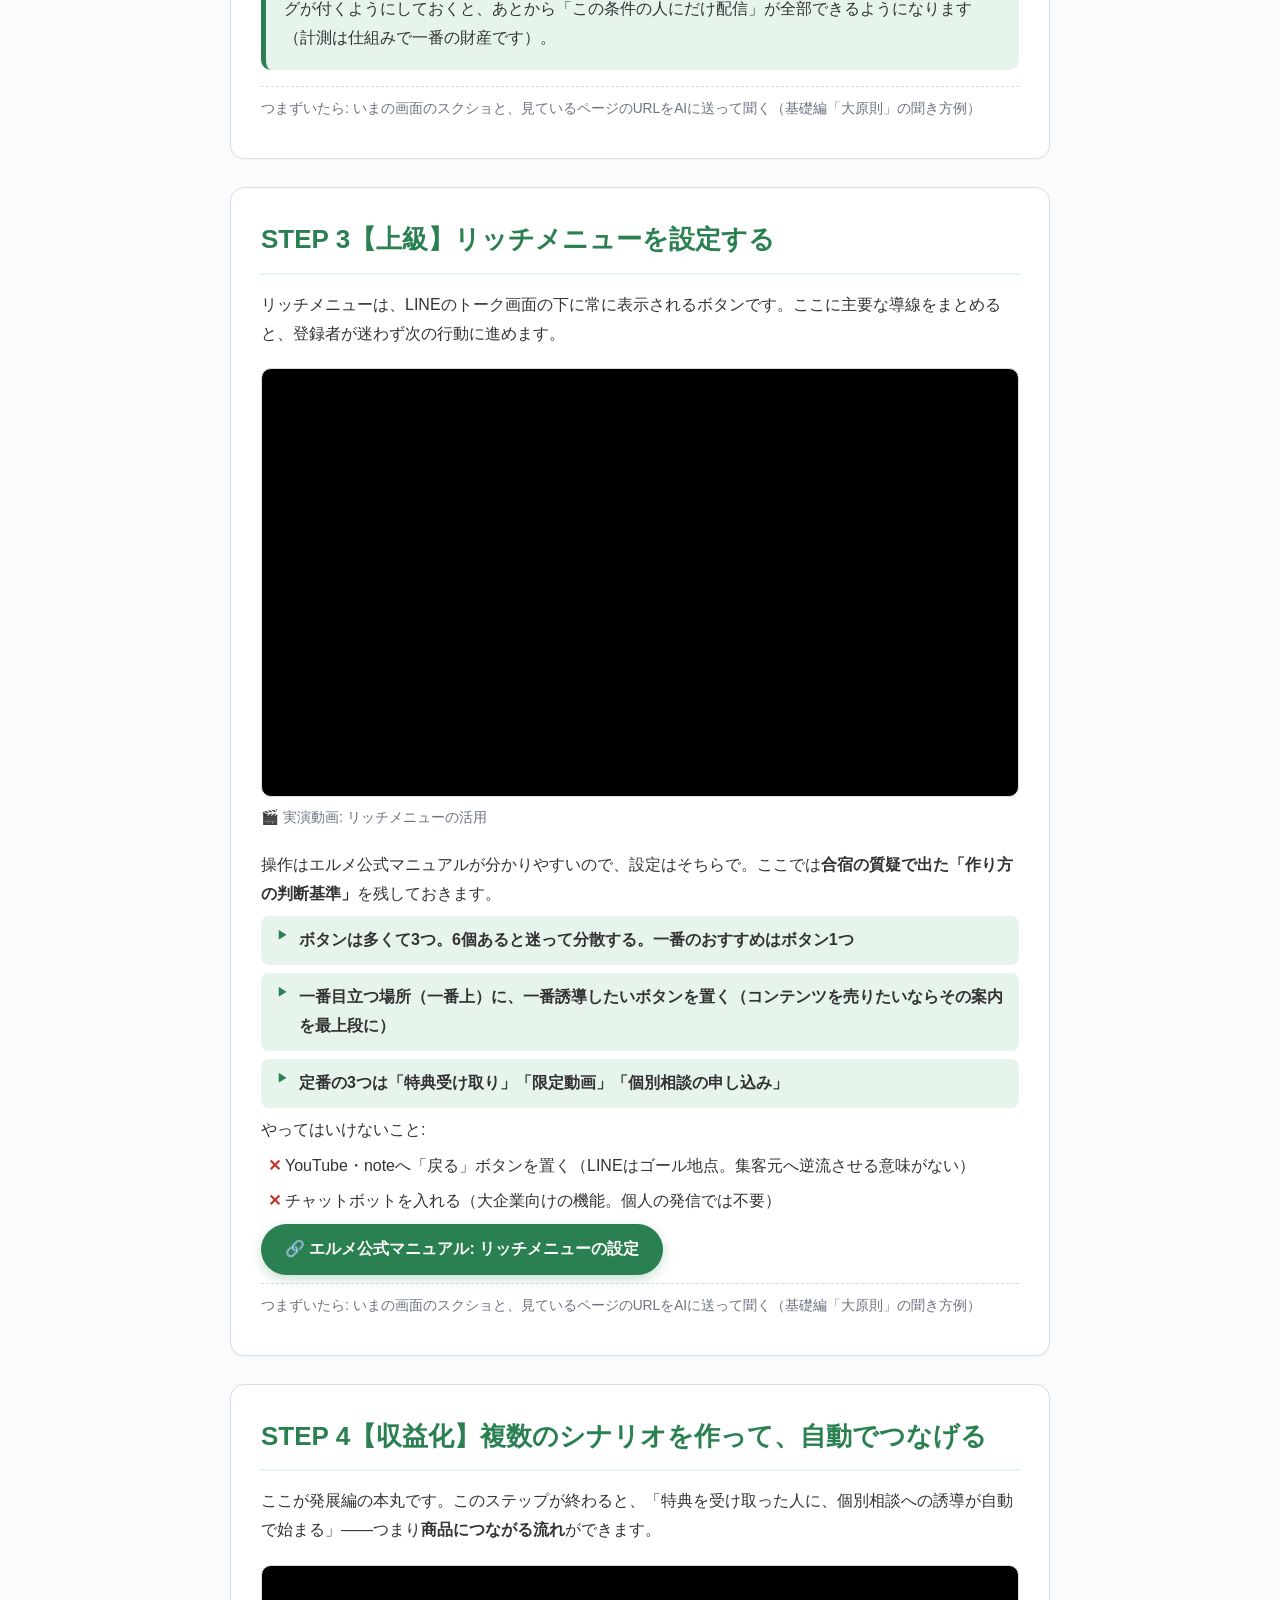
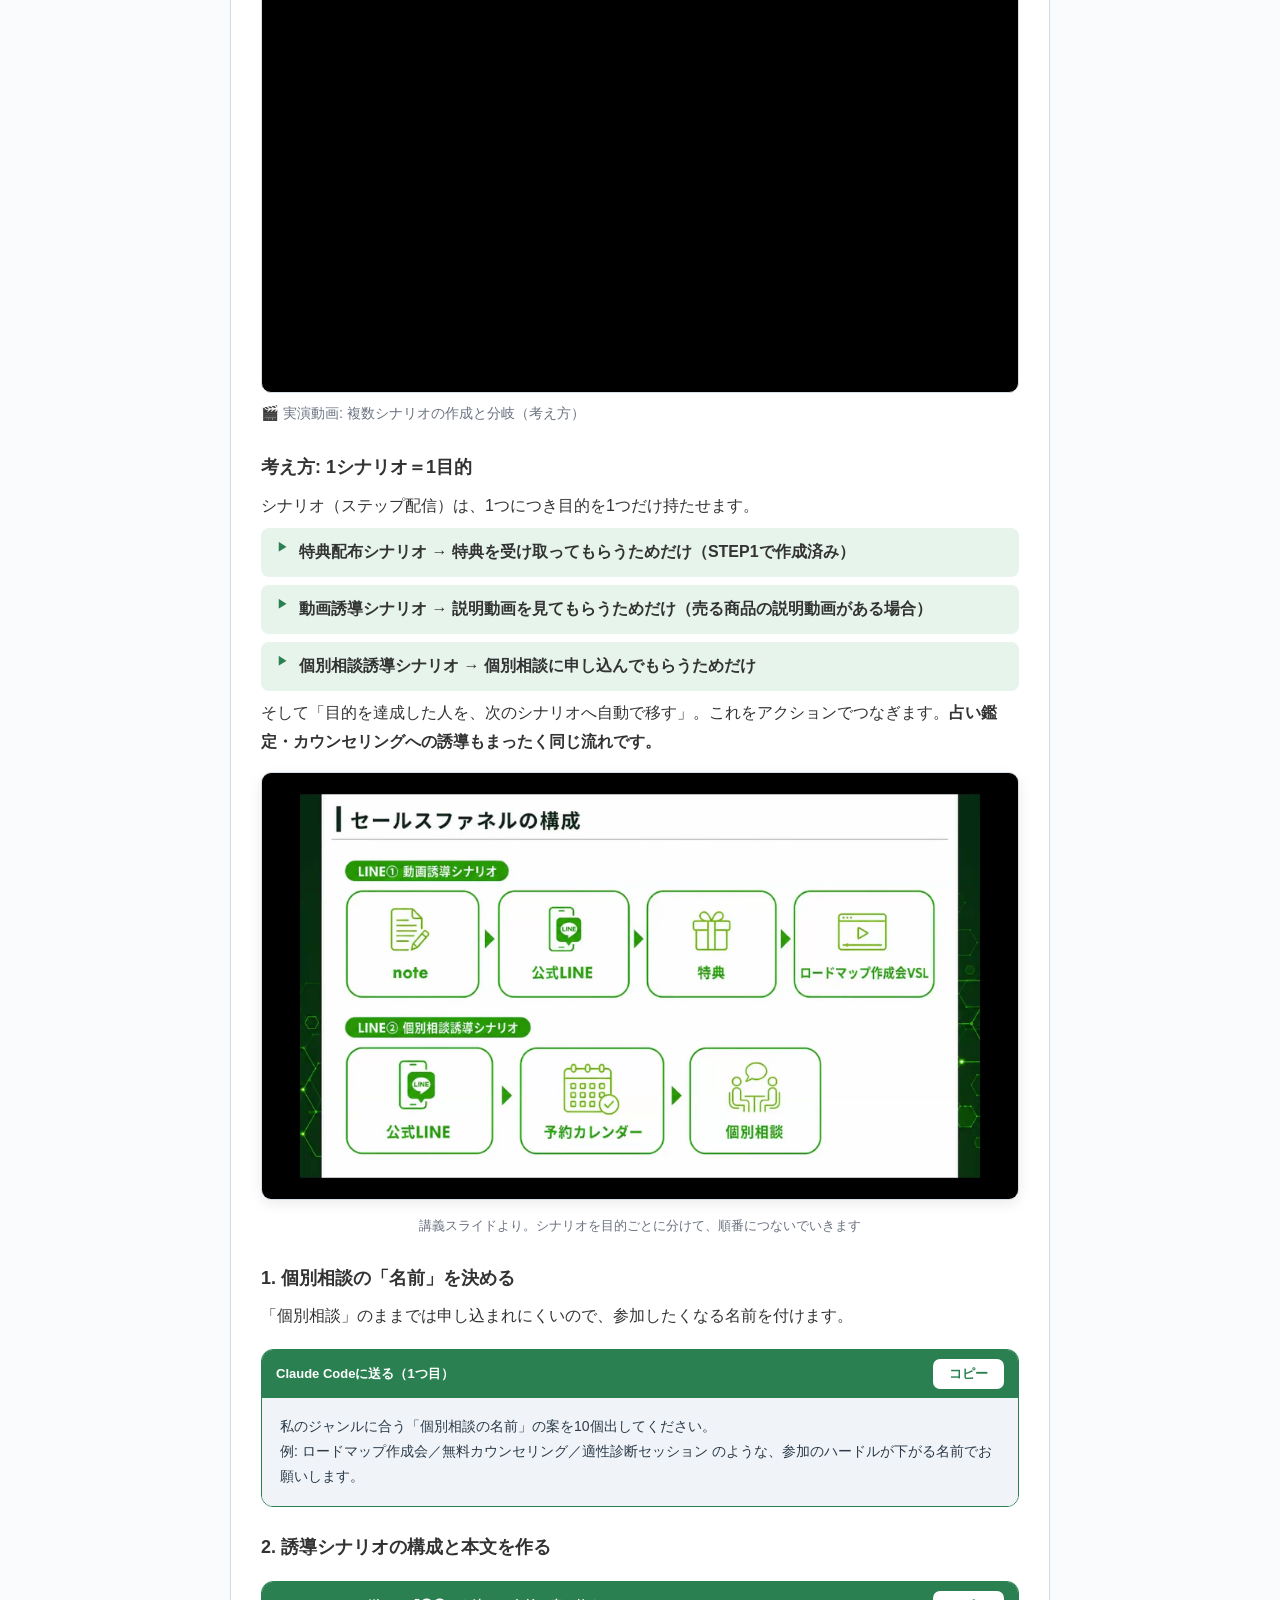
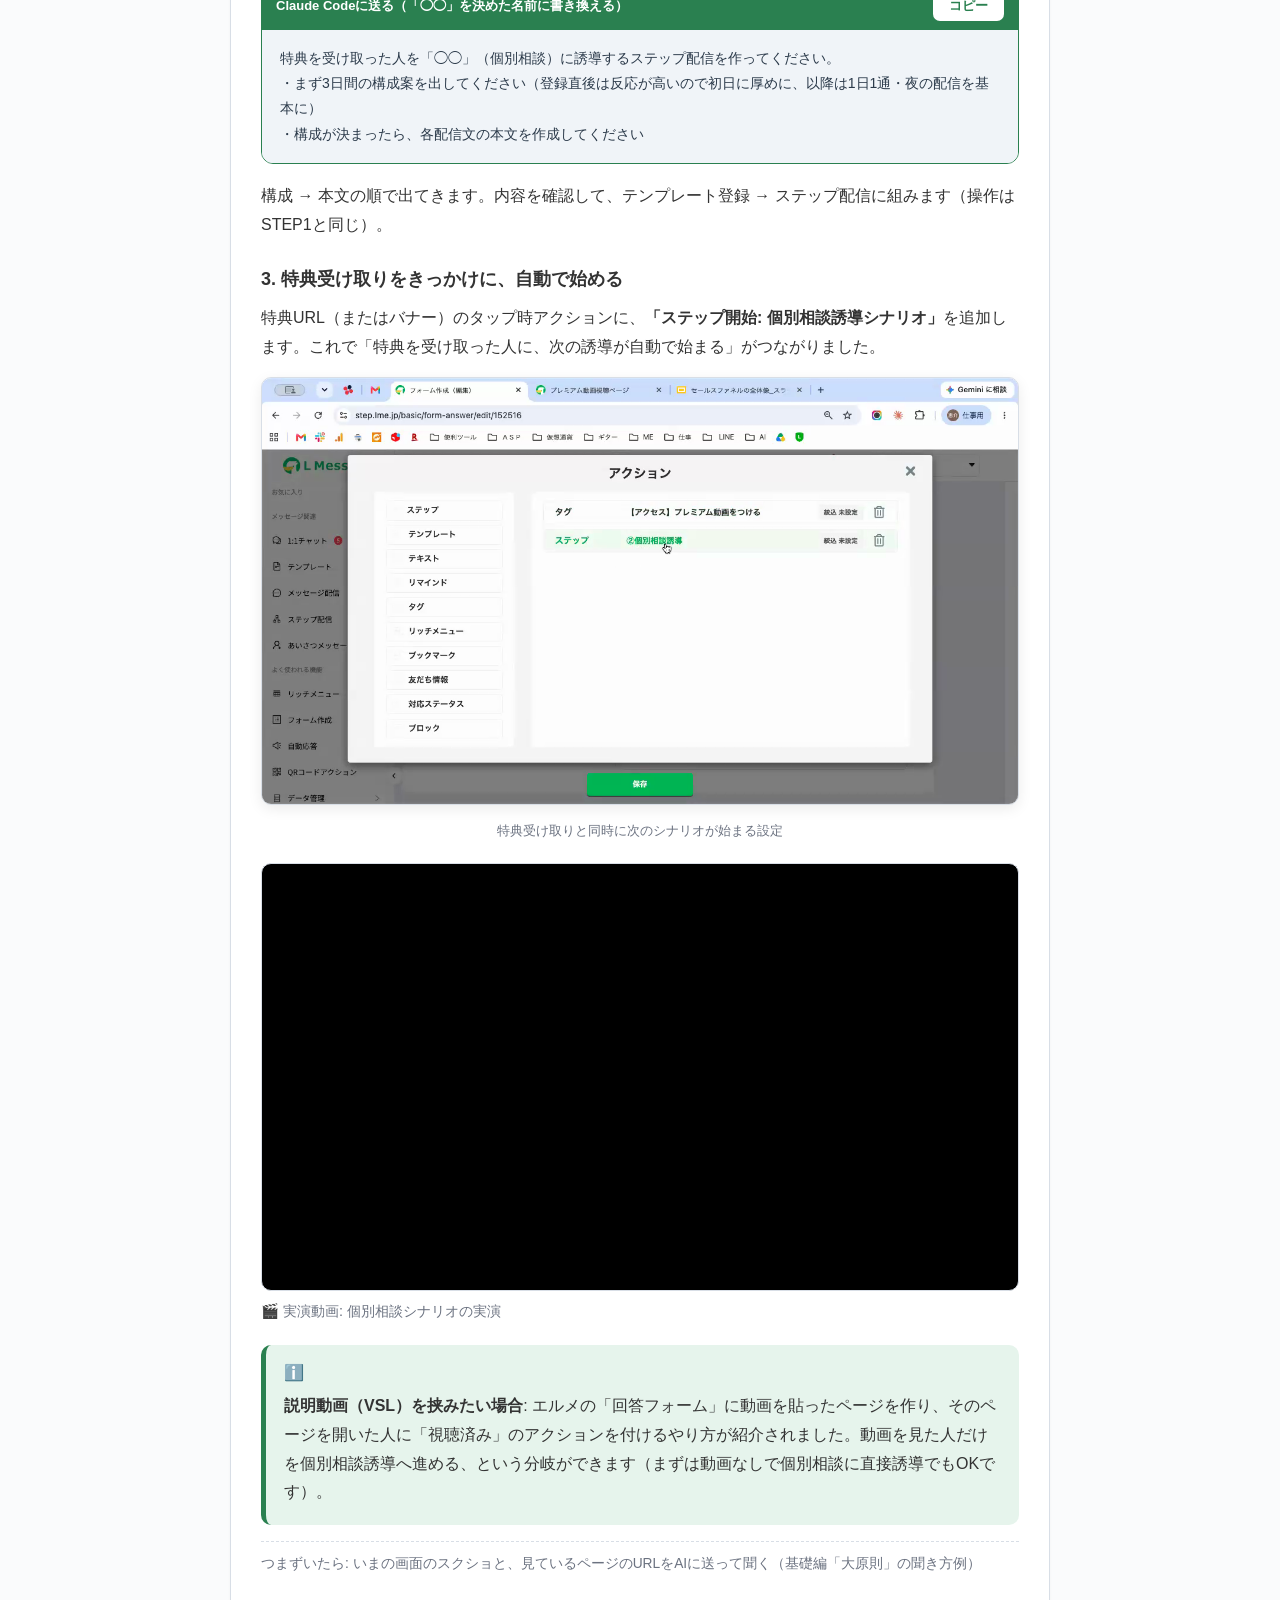
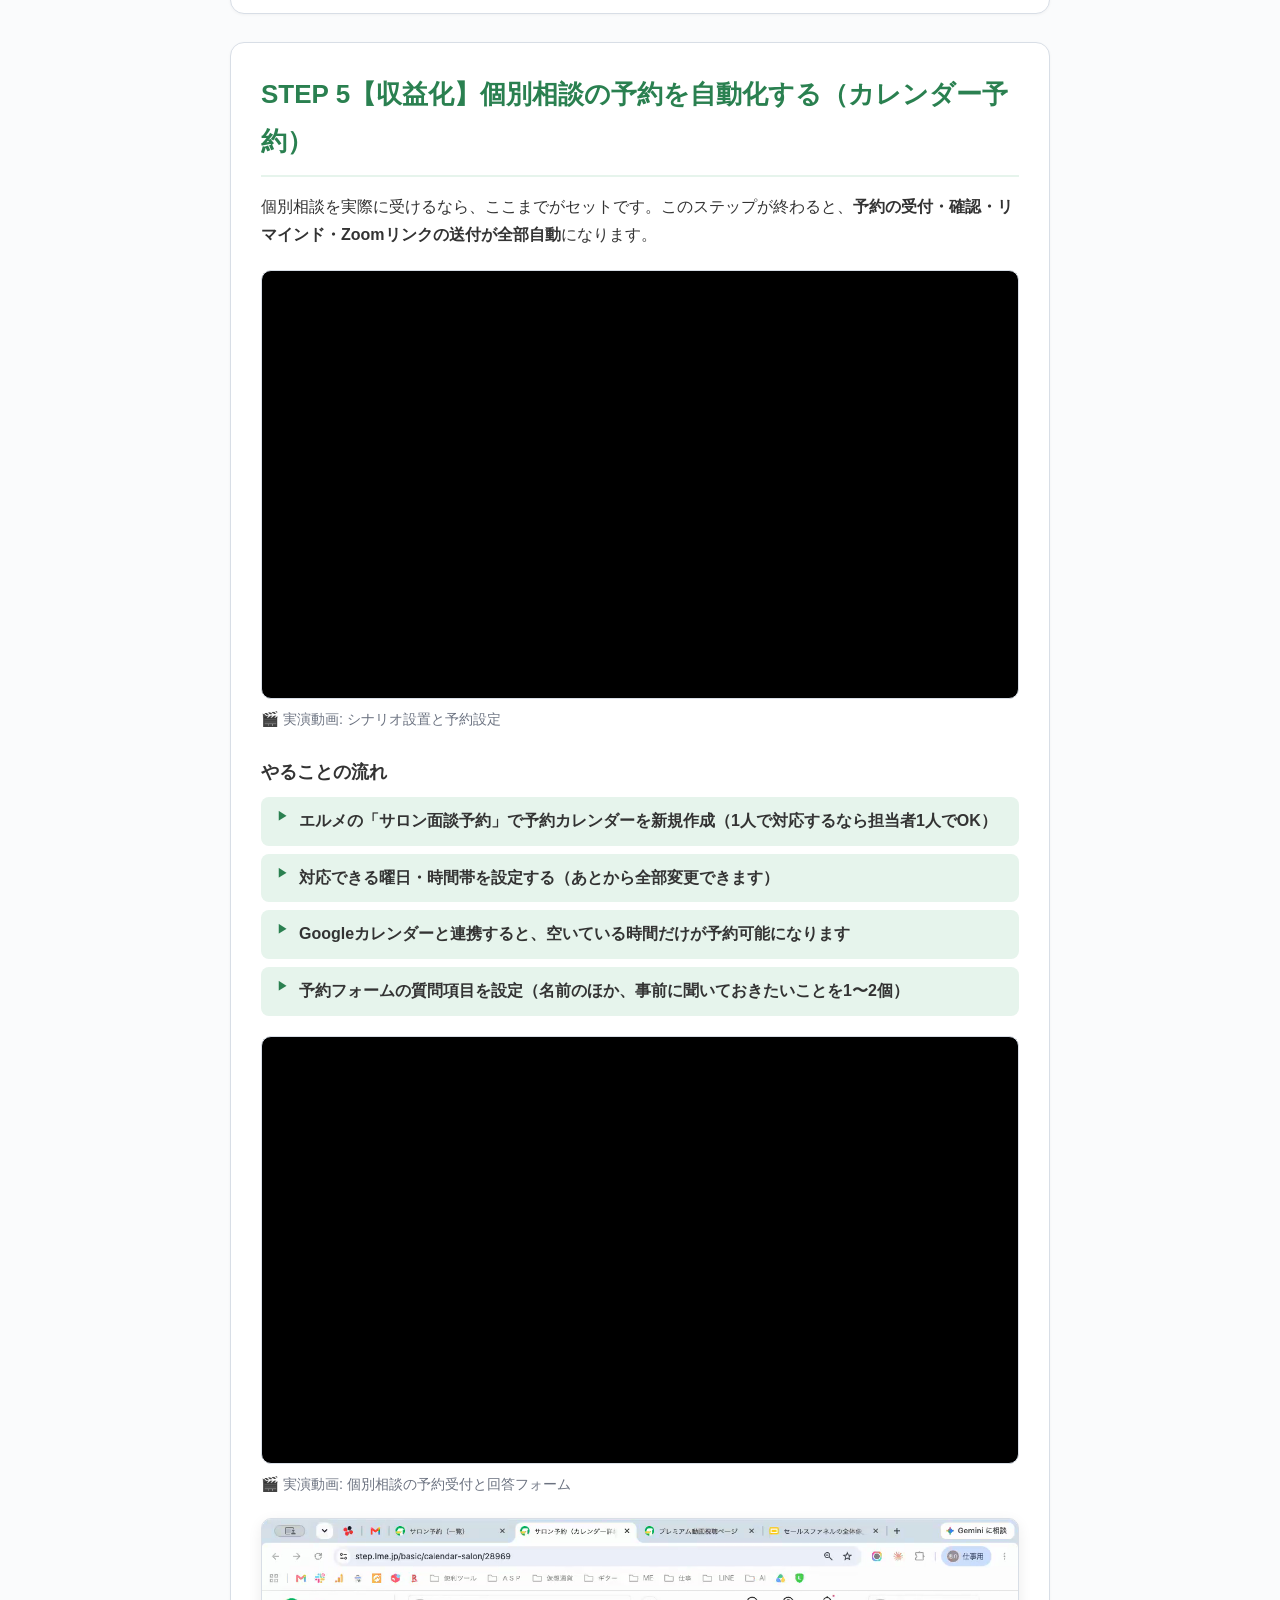
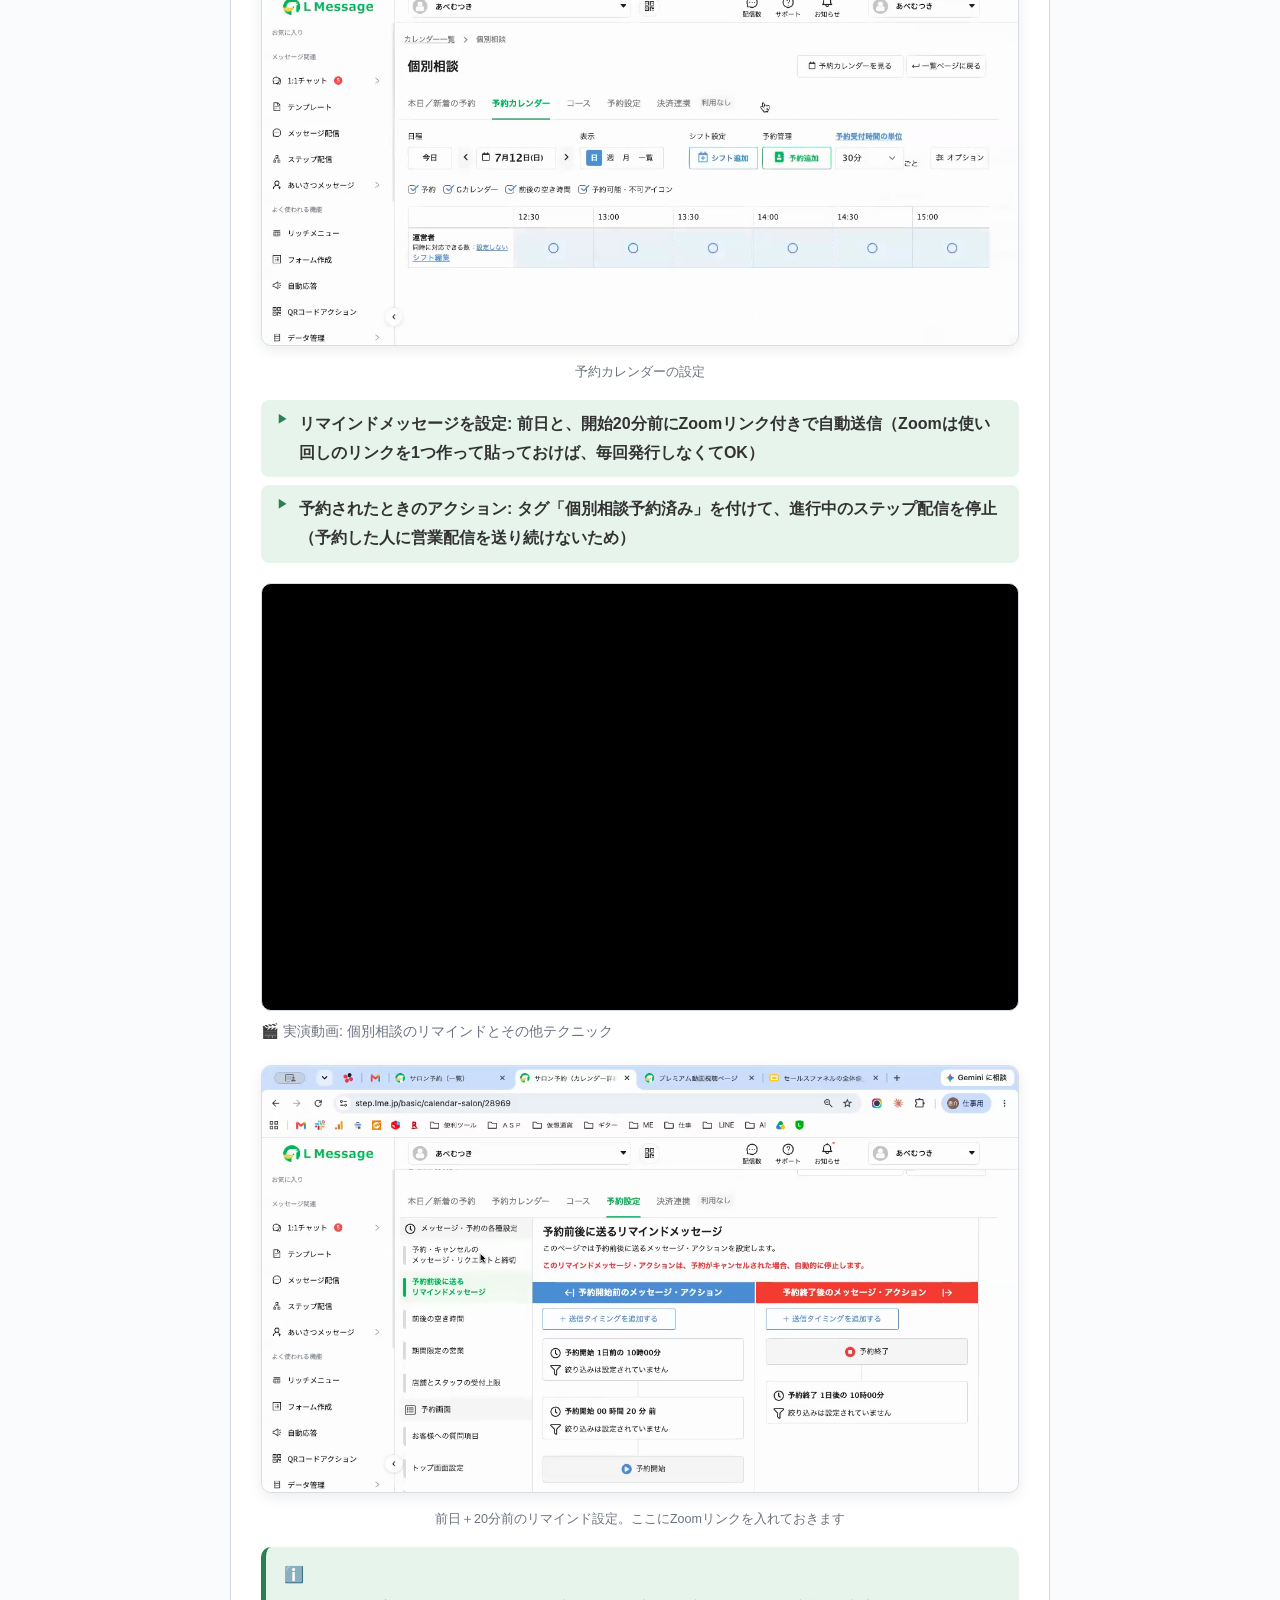
==== commit 714198fd: "Brush-up: referral link, vimeo guide, kit caption, route screenshots" ====
--- a/advanced.html
+++ b/advanced.html
@@ -150,7 +150,8 @@
           <li>発行した専用リンクを、それぞれのSNS・動画の概要欄に貼る</li>
         </ul>
         <p>講義では実際の運用例として、YouTubeの動画1本ごとに専用リンクを分けて、「どの動画が何人LINEに連れてきたか」を全部数字で見られる状態が紹介されました。</p>
-        <figure class="shot"><img src="images/32-qr-action.png" alt="QRコードアクションの設定画面" /><figcaption>経路ごとの専用リンクと登録数の見え方</figcaption></figure>
+        <figure class="shot"><img src="images/32-qr-action.png" alt="動画ごとに専用リンクを分けたQRコードアクションの一覧画面" /><figcaption>実運用例。YouTubeの動画ごとに専用リンクを分けて登録している状態です</figcaption></figure>
+        <figure class="shot"><img src="images/32b-route-numbers.png" alt="クロス分析で経路ごとの登録数と成果が数字で見える画面" /><figcaption>経路ごとの登録数は、こうして数字で見えるようになります（集計はSTEP6のクロス分析で行います）</figcaption></figure>
         <div class="callout info">
           <p><strong>コツ: タグは「アクションごとに必ず作る」。</strong>経路・特典受け取り・動画視聴など、行動のたびにタグが付くようにしておくと、あとから「この条件の人にだけ配信」が全部できるようになります（計測は仕組みで一番の財産です）。</p>
         </div>
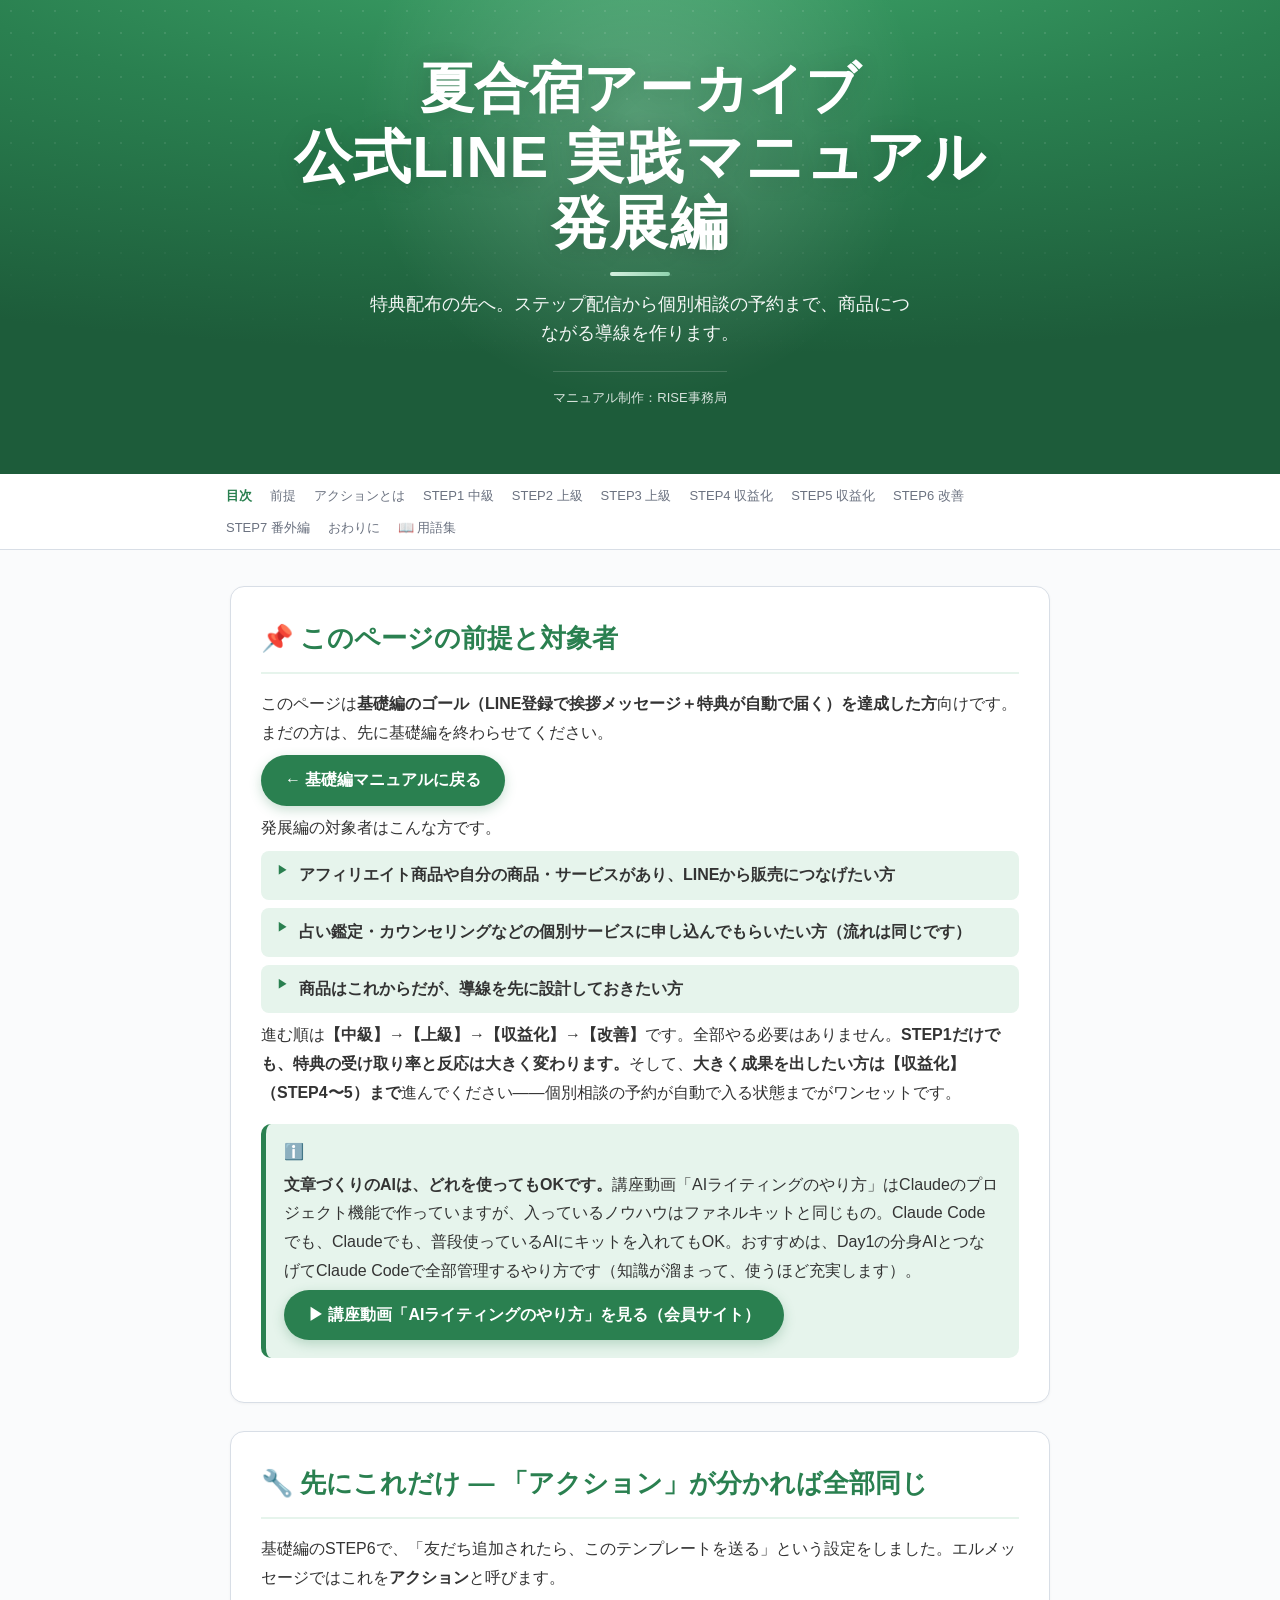
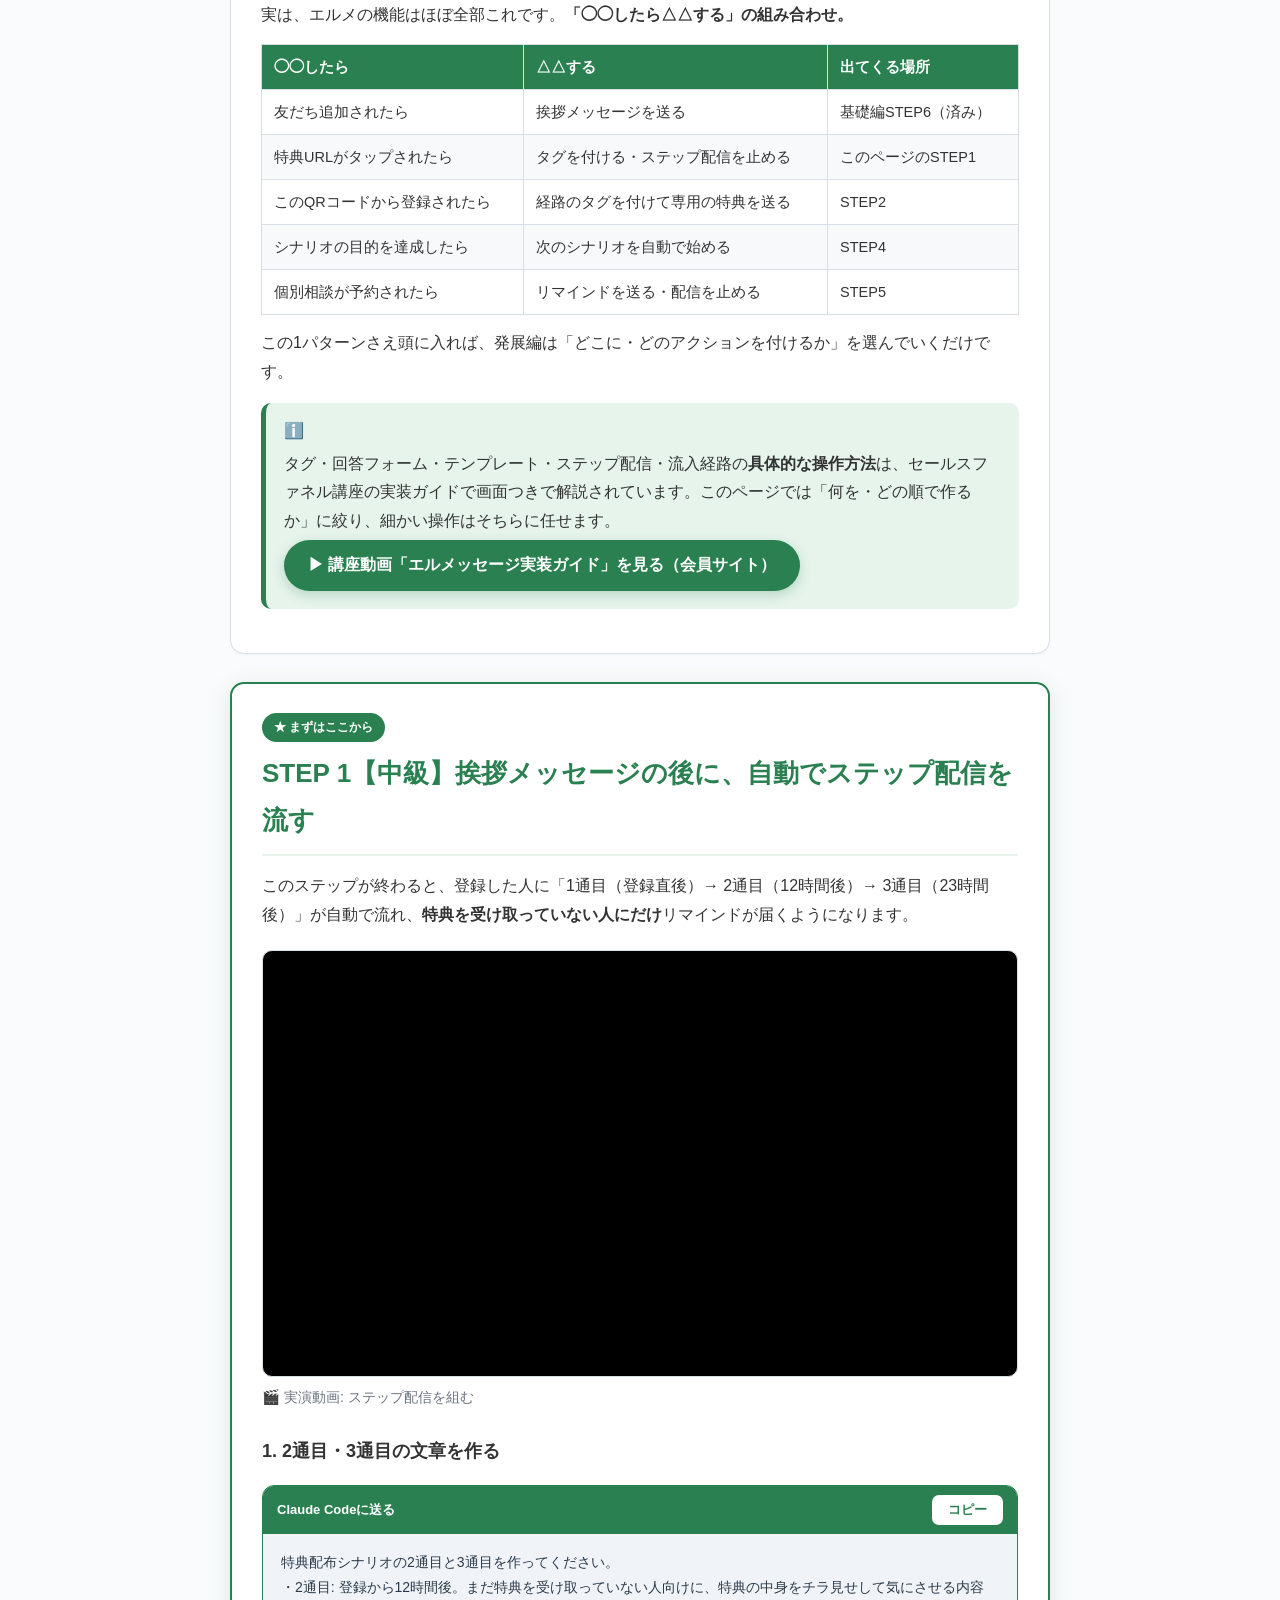
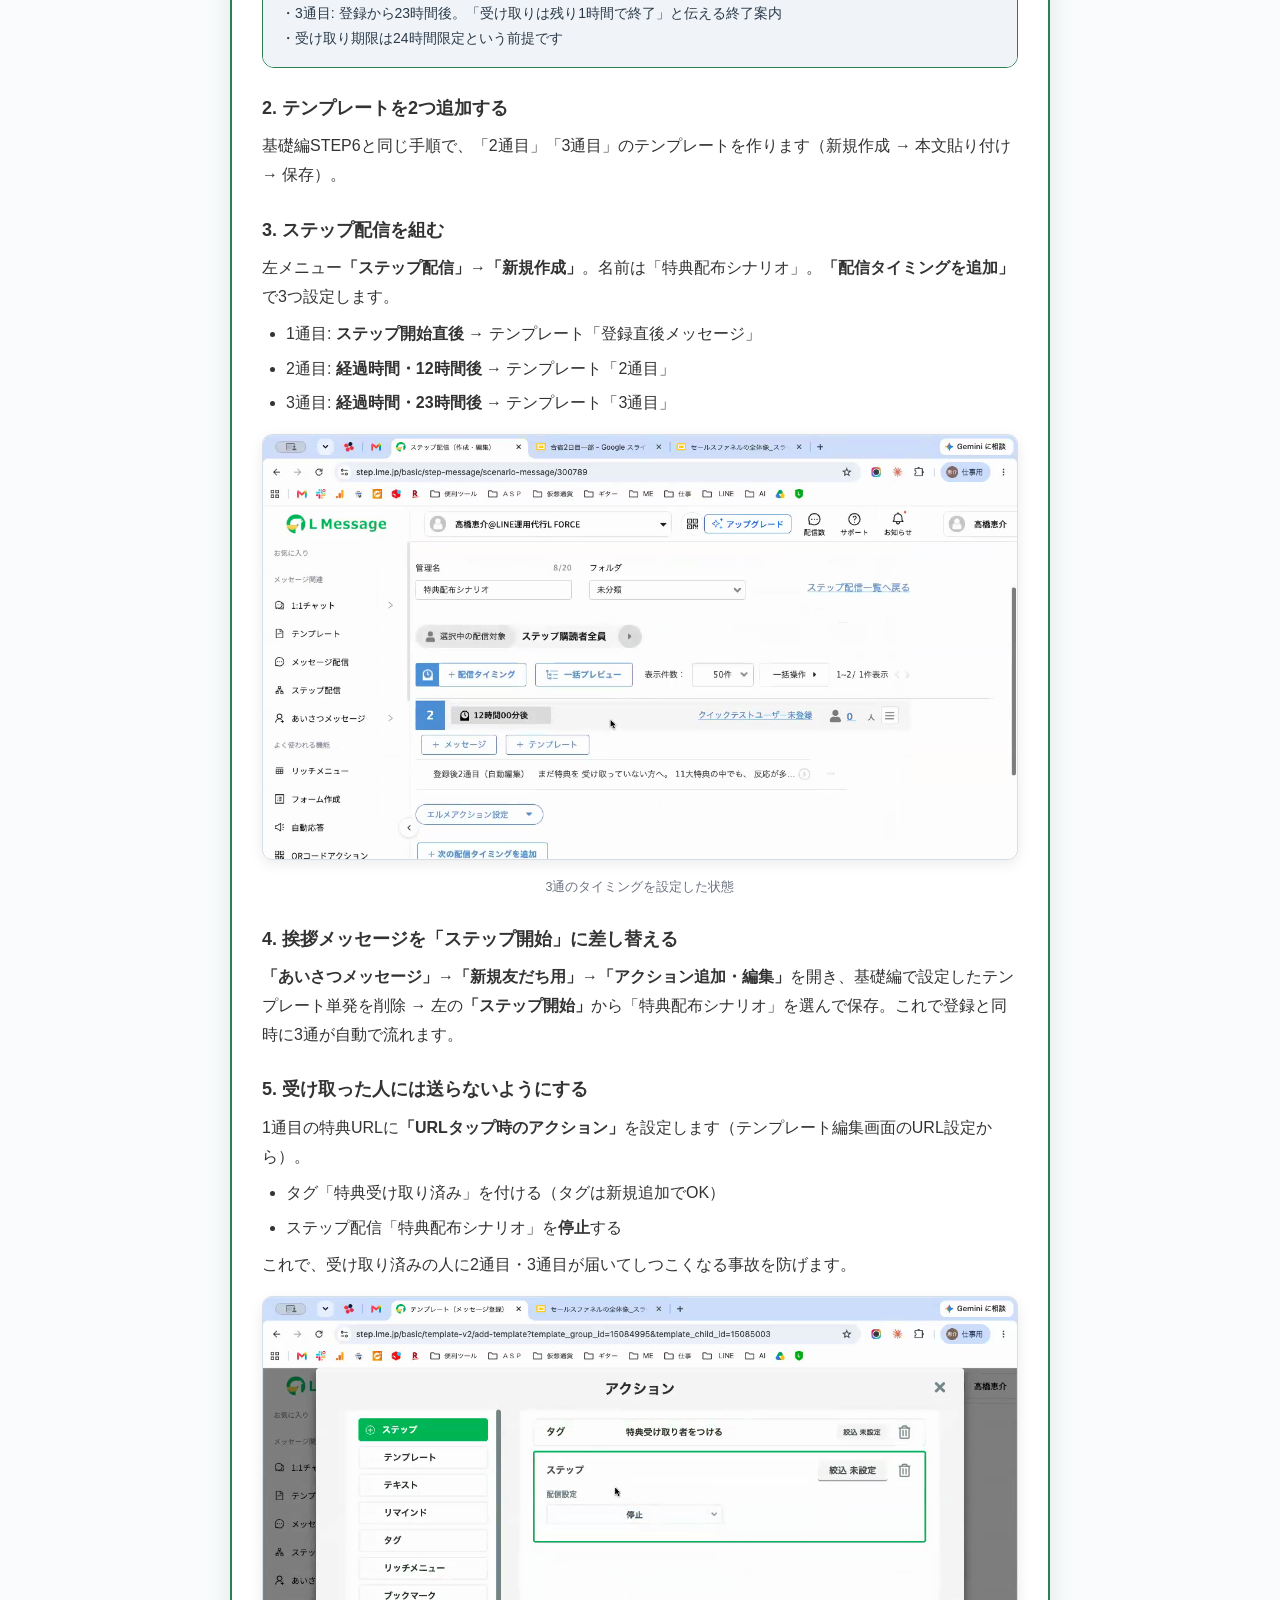
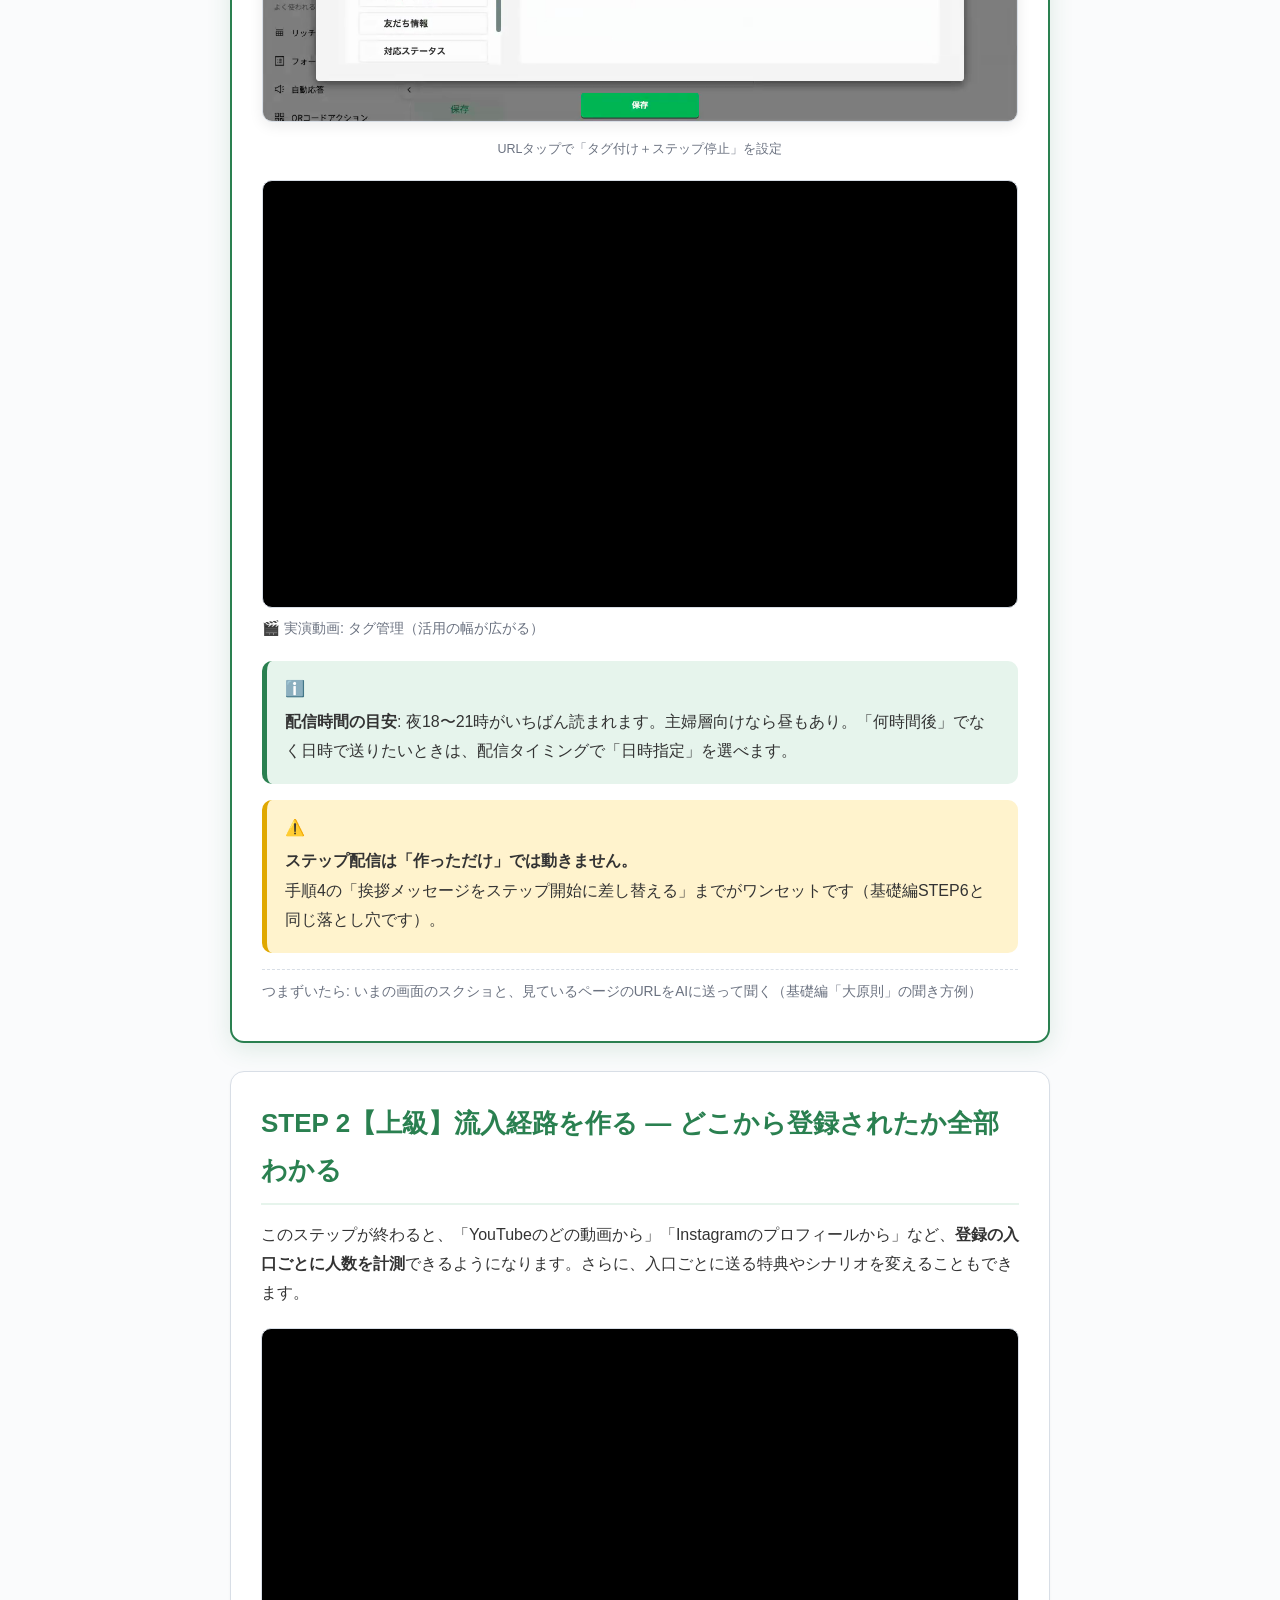
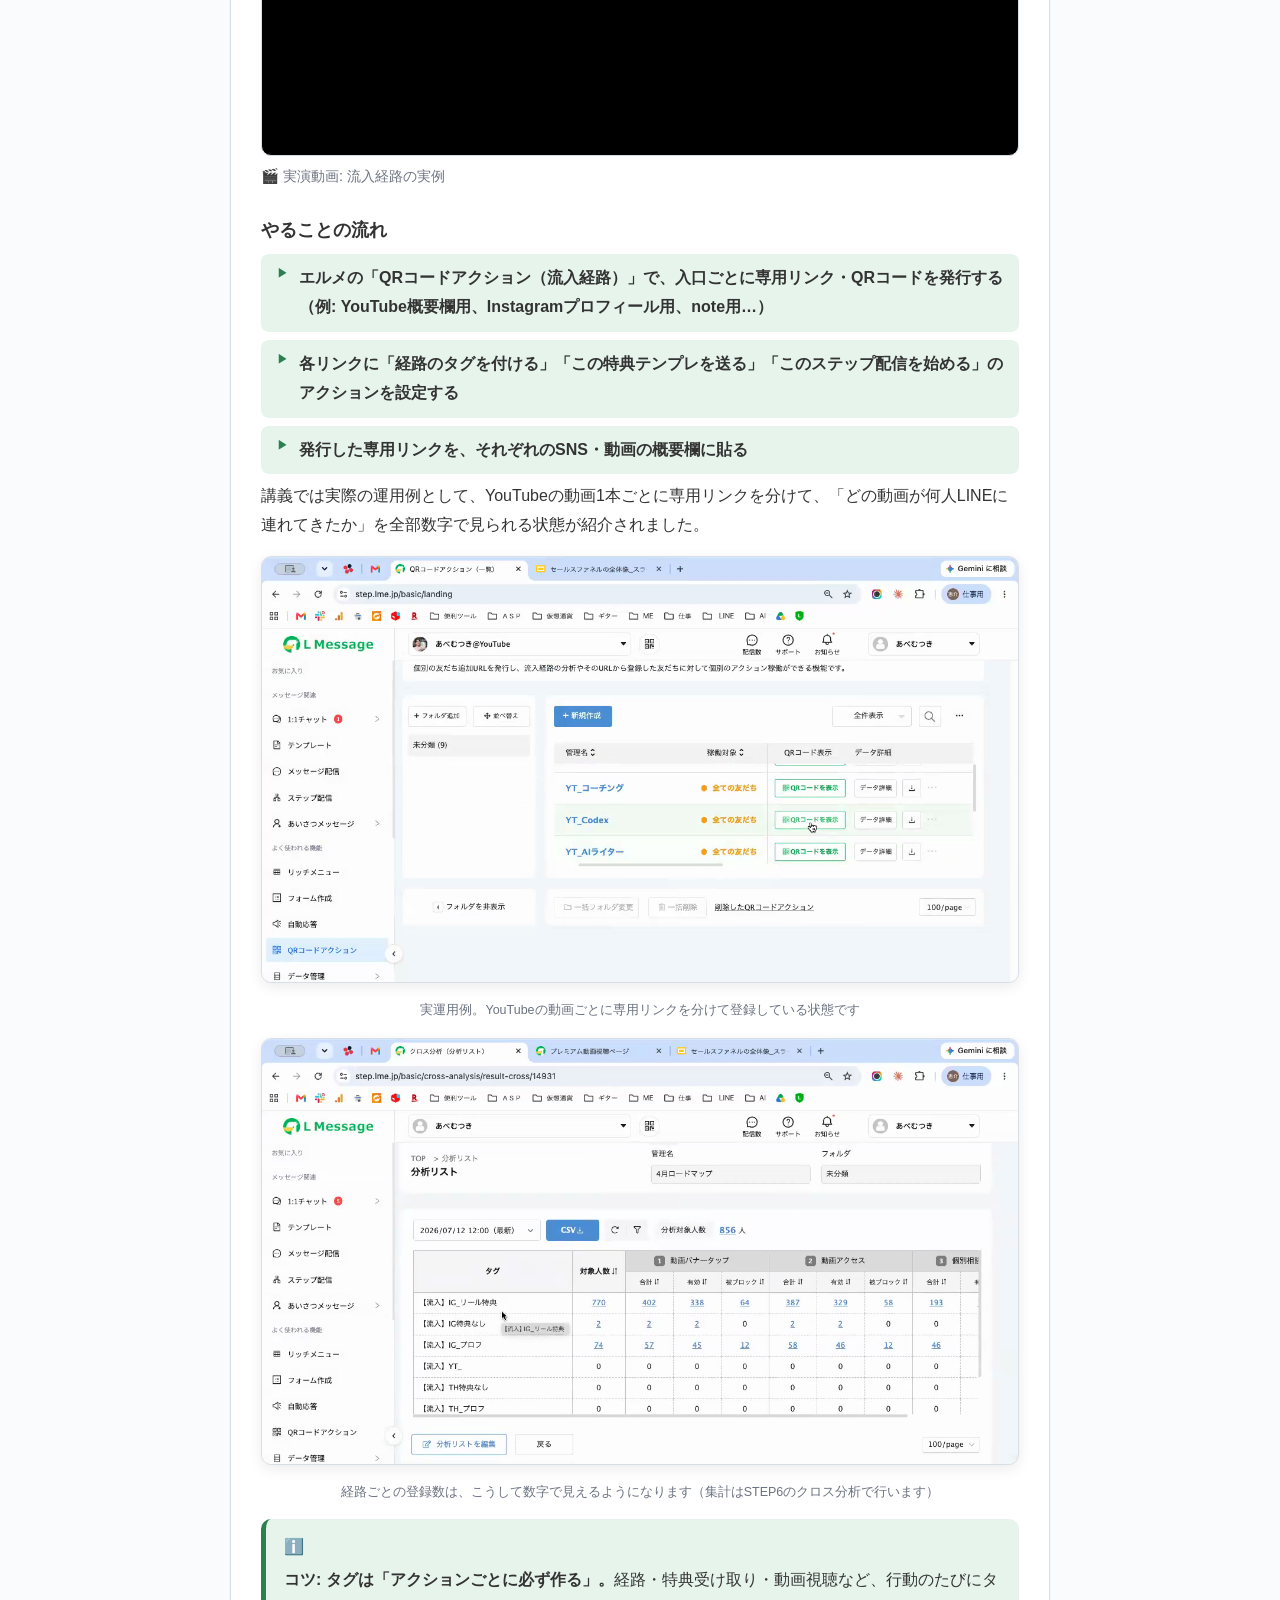
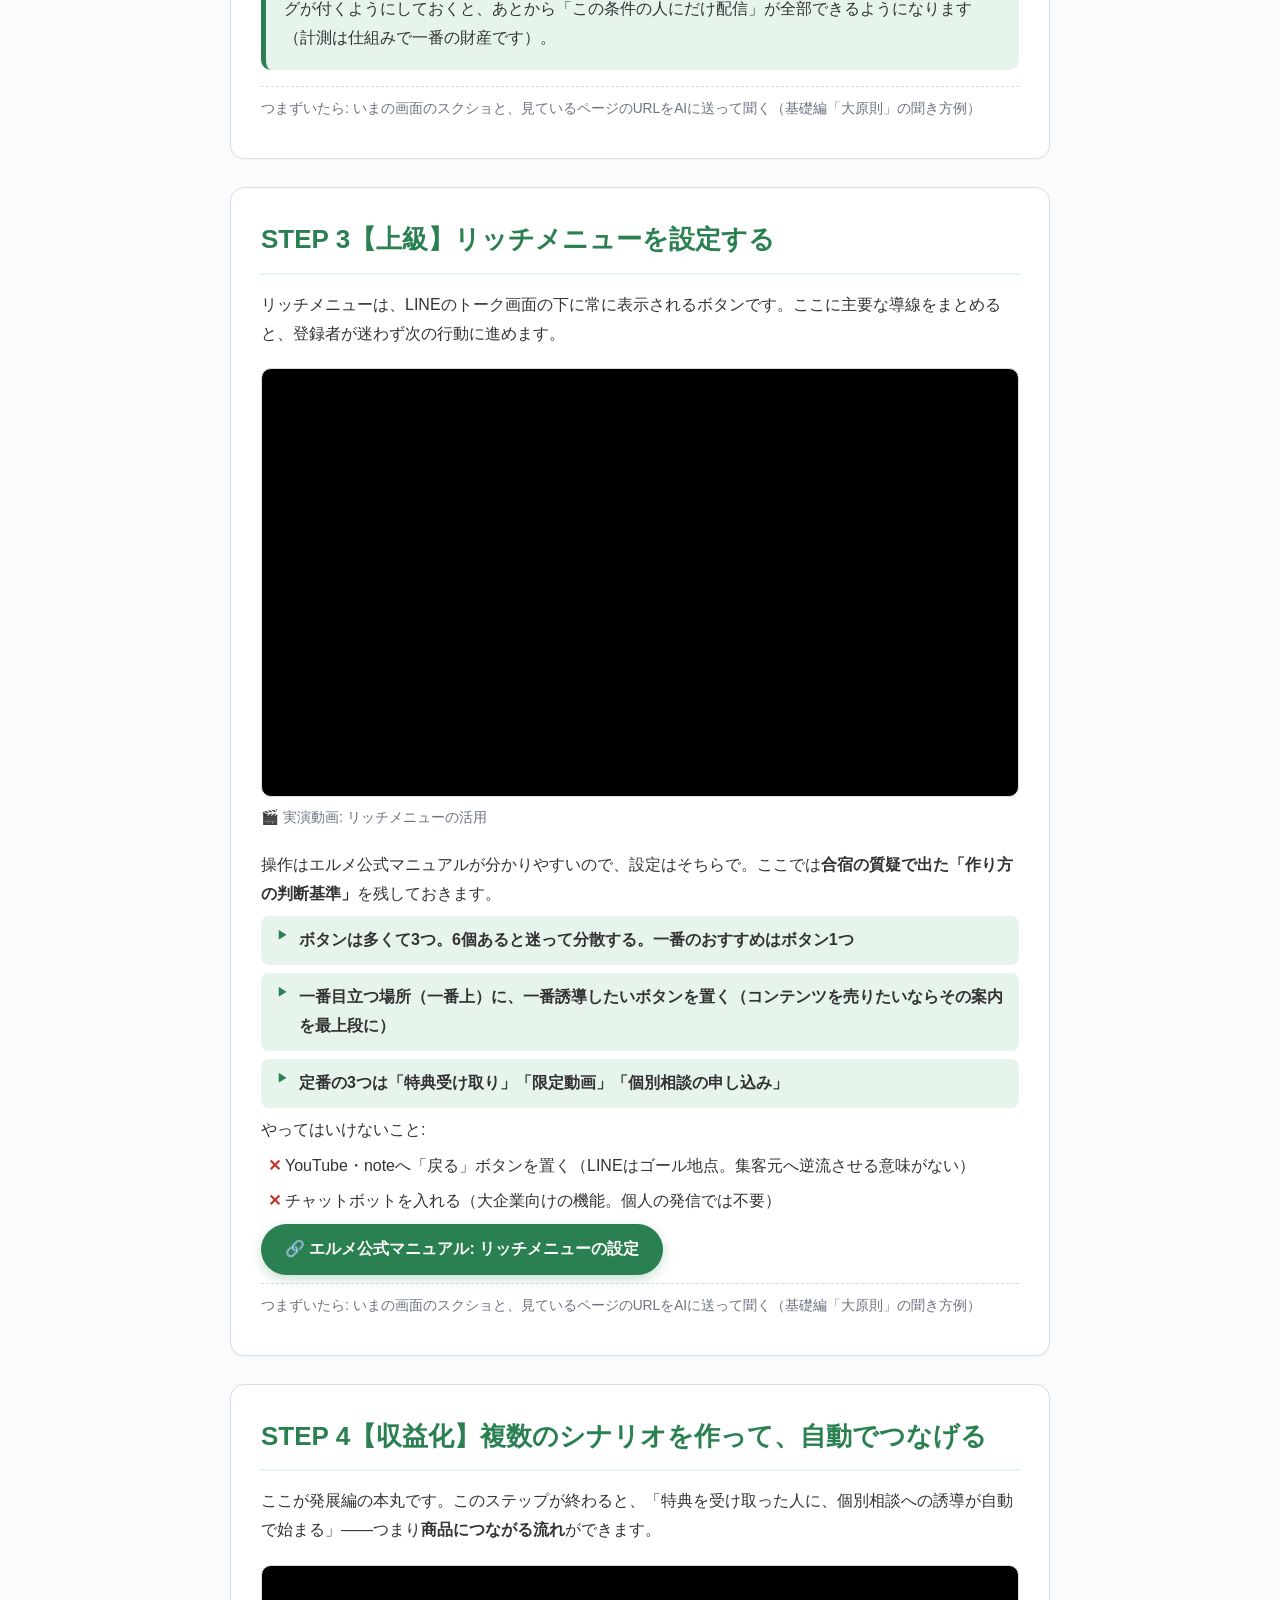
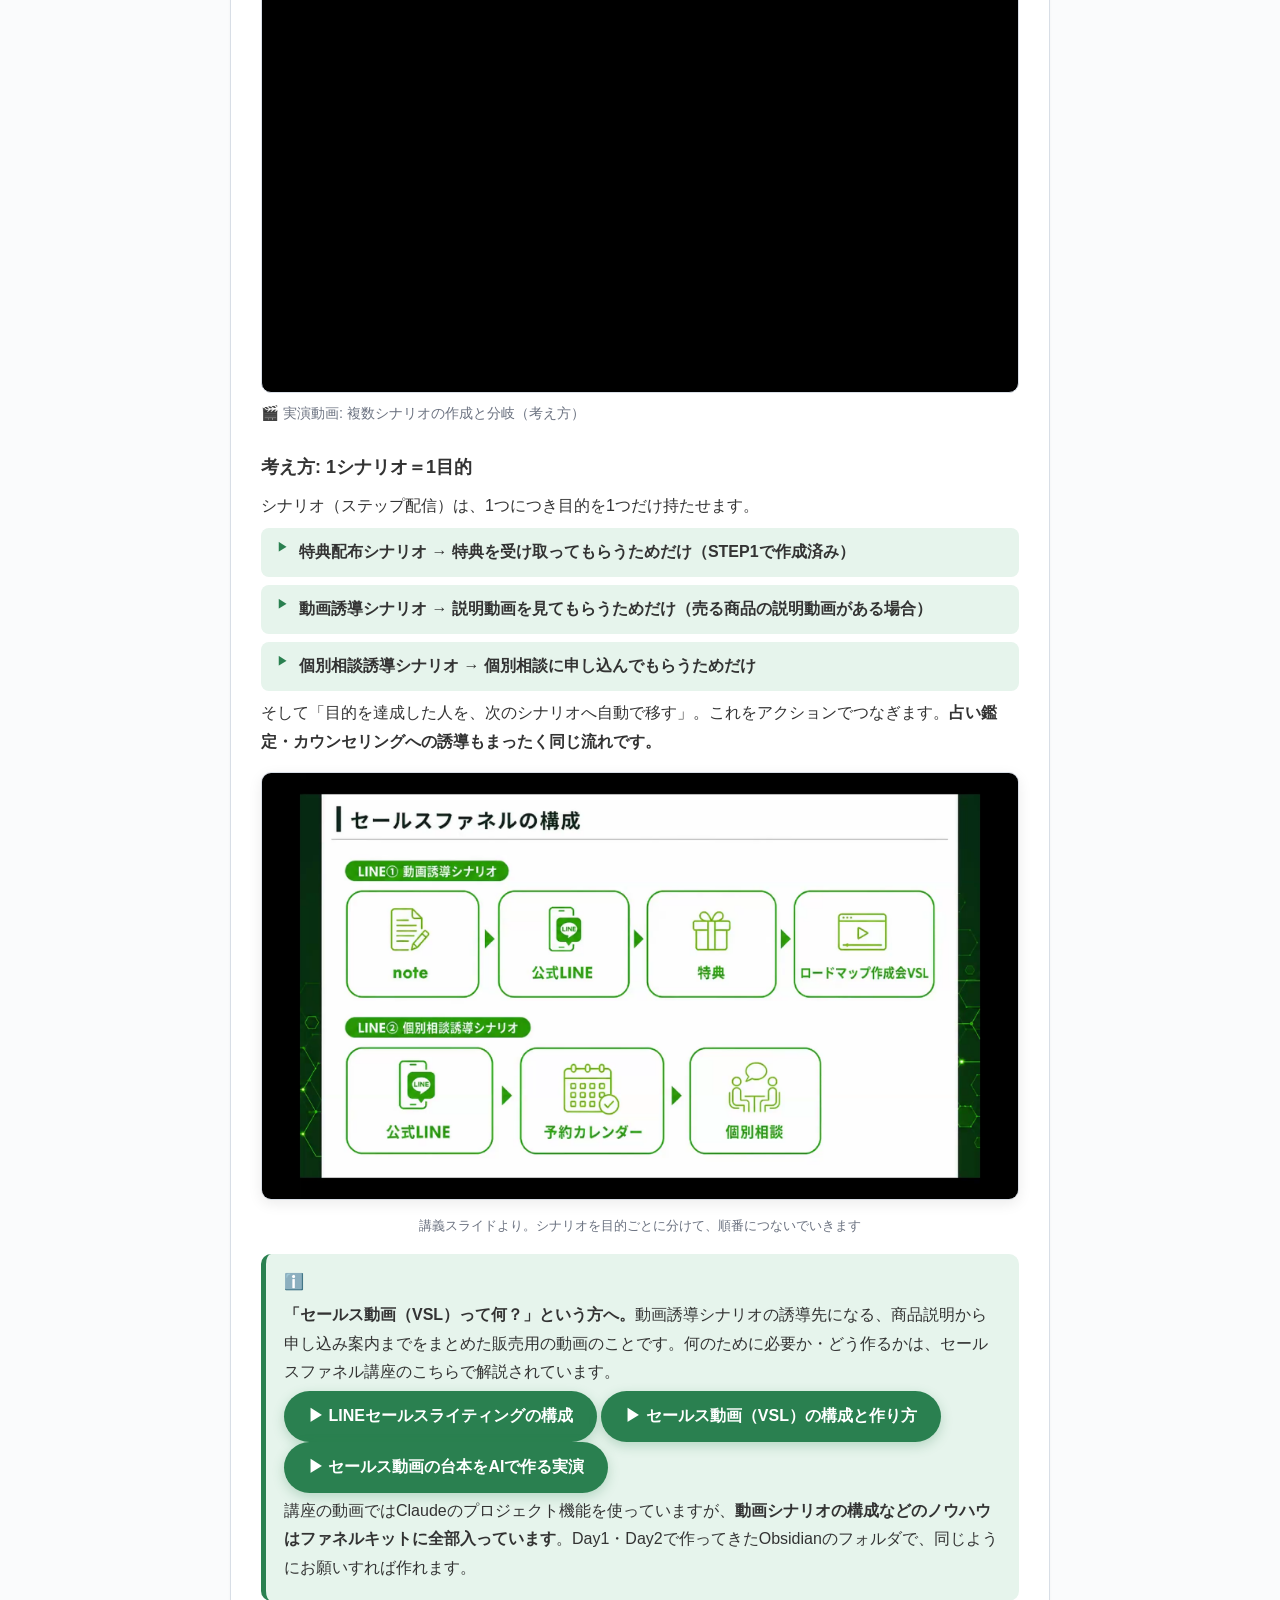
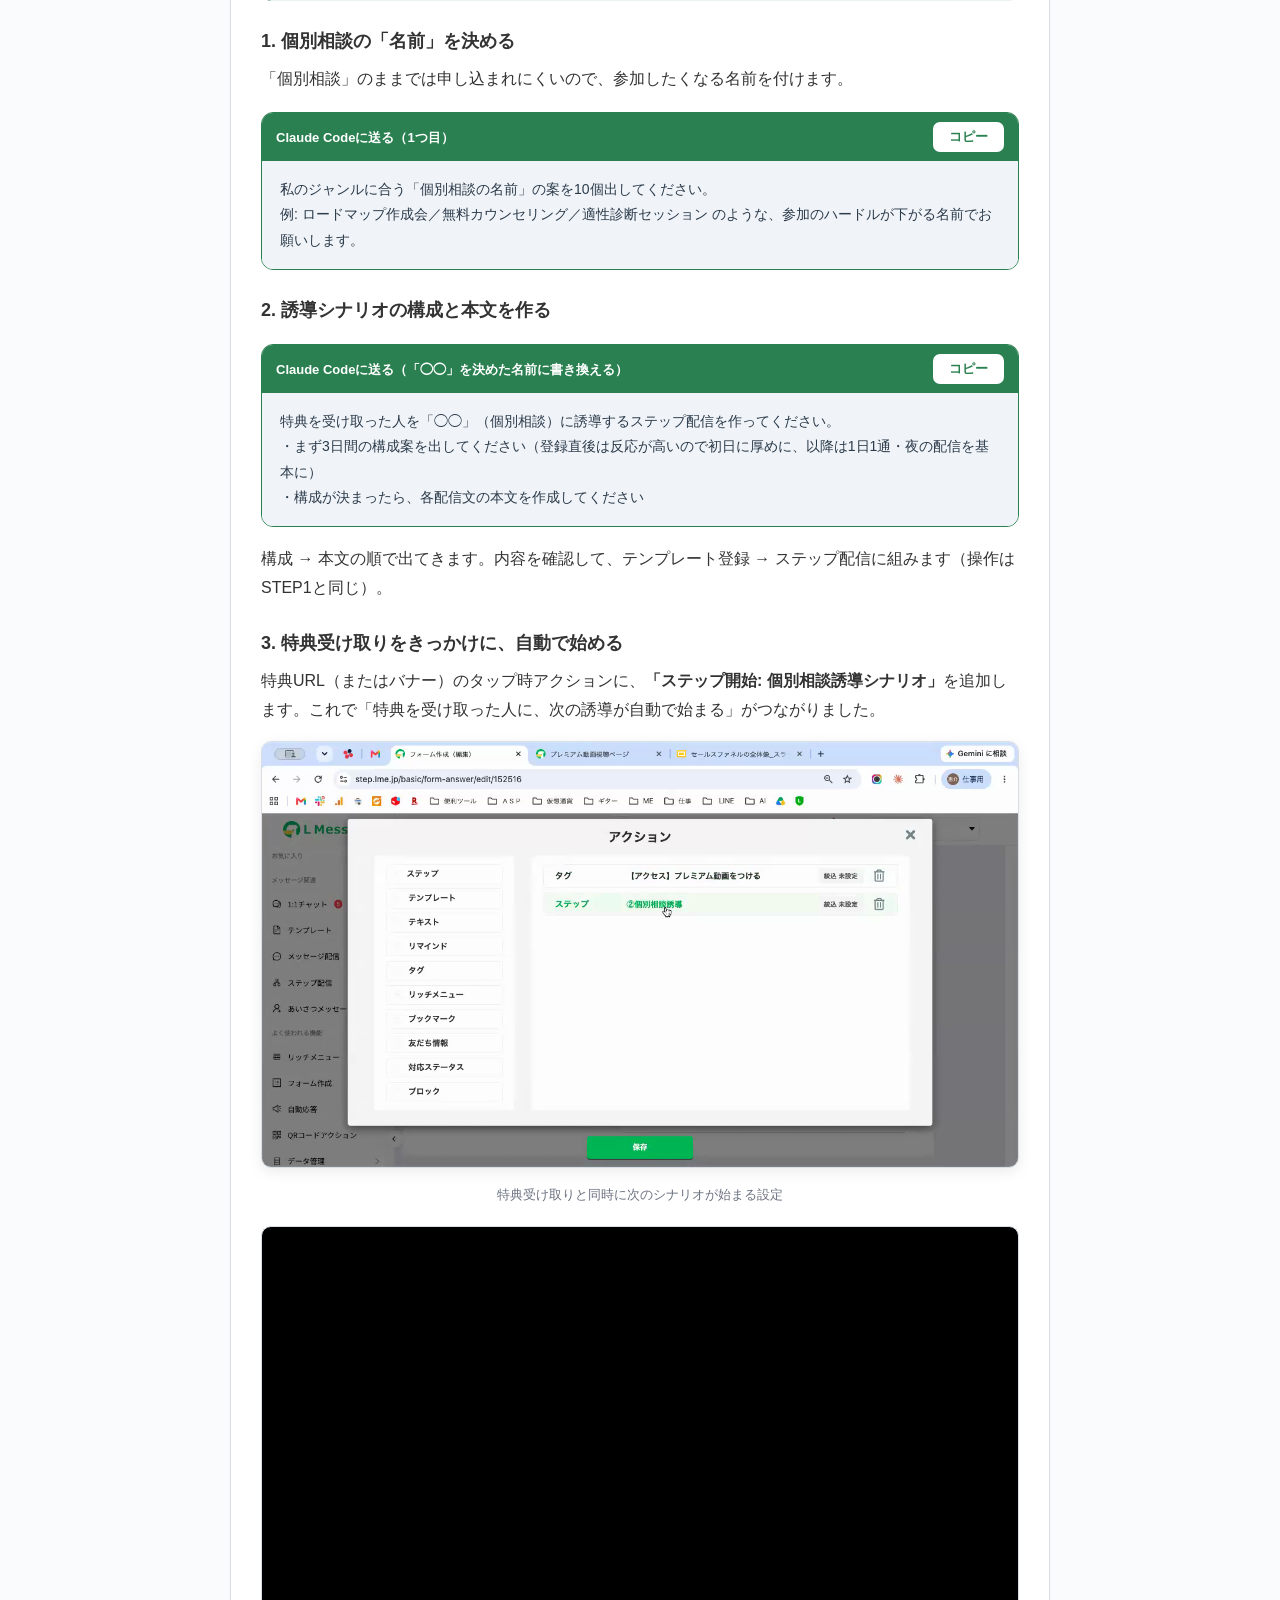
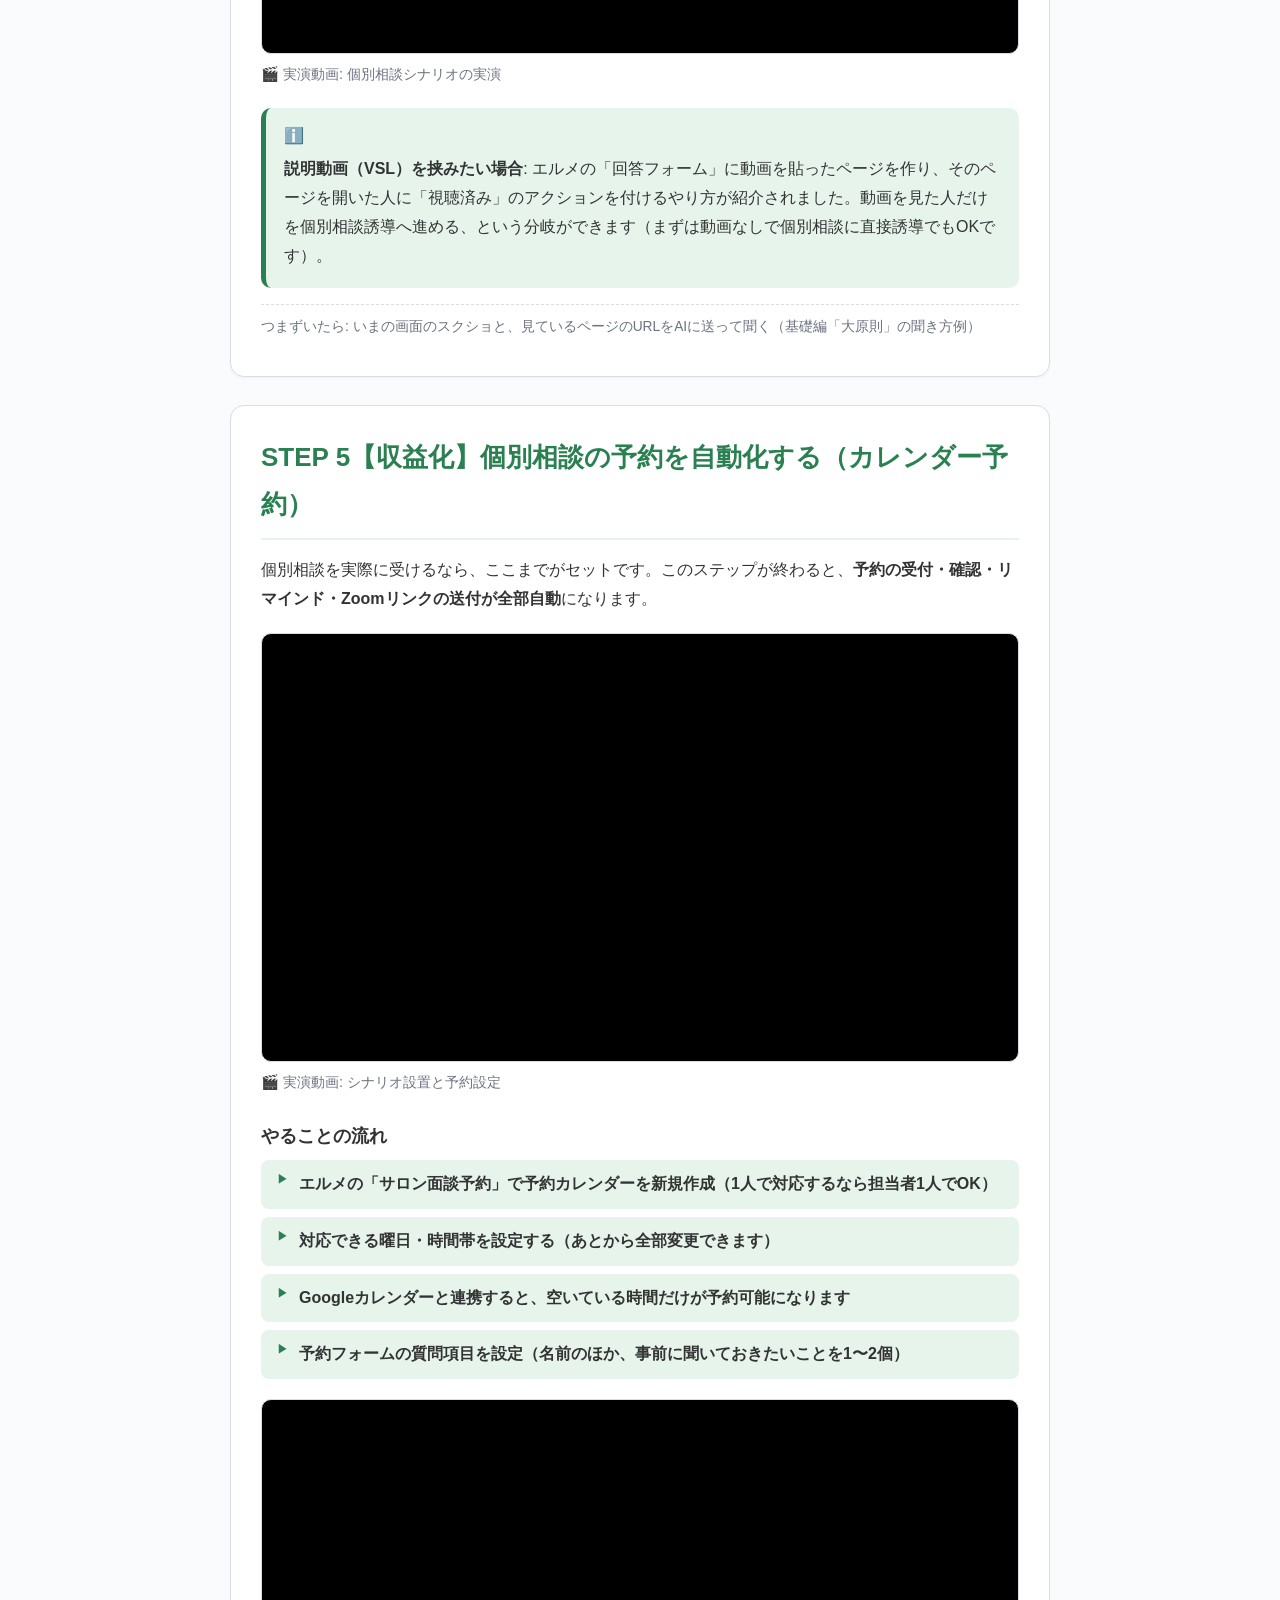
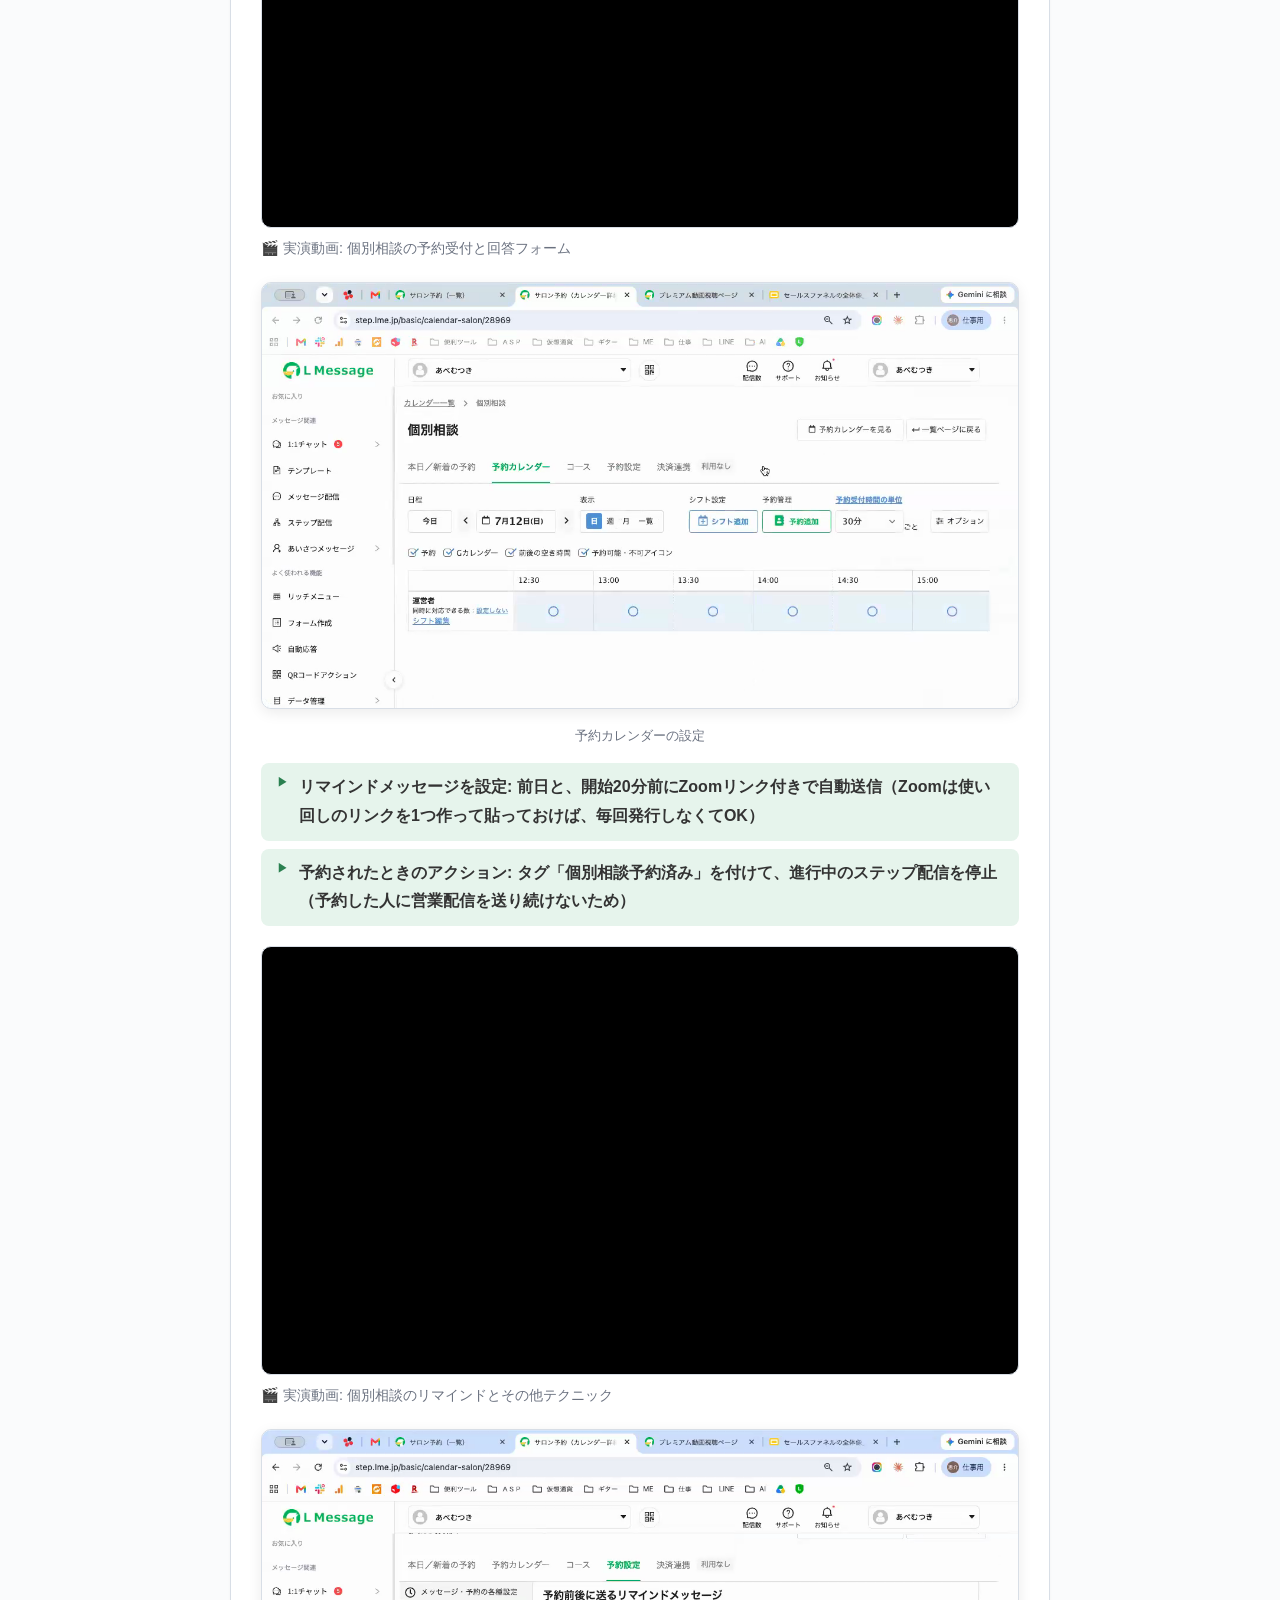
==== commit 8ebb8609: "Feedback round 2: youtube register video, day1 archive link, survey link, VSL guide, test-URL note" ====
--- a/advanced.html
+++ b/advanced.html
@@ -198,6 +198,15 @@
         </ul>
         <p>そして「目的を達成した人を、次のシナリオへ自動で移す」。これをアクションでつなぎます。<strong>占い鑑定・カウンセリングへの誘導もまったく同じ流れです。</strong></p>
         <figure class="shot"><img src="images/04-funnel-kouzou.png" alt="セールスファネルの構成: 動画誘導シナリオと個別相談誘導シナリオ" /><figcaption>講義スライドより。シナリオを目的ごとに分けて、順番につないでいきます</figcaption></figure>
+        <div class="callout info">
+          <p><strong>「セールス動画（VSL）って何？」という方へ。</strong>動画誘導シナリオの誘導先になる、商品説明から申し込み案内までをまとめた販売用の動画のことです。何のために必要か・どう作るかは、セールスファネル講座のこちらで解説されています。</p>
+          <p>
+            <a class="btn-link" href="https://utage-system.com/members/zT66X07UciKh/course/IW6wPLM8NbPg/lesson/8iSFXQBvLsRL" target="_blank" rel="noopener noreferrer">▶ LINEセールスライティングの構成</a>
+            <a class="btn-link" href="https://utage-system.com/members/zT66X07UciKh/course/IW6wPLM8NbPg/lesson/r4rDEIl47fVe" target="_blank" rel="noopener noreferrer">▶ セールス動画（VSL）の構成と作り方</a>
+            <a class="btn-link" href="https://utage-system.com/members/zT66X07UciKh/course/IW6wPLM8NbPg/lesson/LKQFrLGKeSch" target="_blank" rel="noopener noreferrer">▶ セールス動画の台本をAIで作る実演</a>
+          </p>
+          <p>講座の動画ではClaudeのプロジェクト機能を使っていますが、<strong>動画シナリオの構成などのノウハウはファネルキットに全部入っています</strong>。Day1・Day2で作ってきたObsidianのフォルダで、同じようにお願いすれば作れます。</p>
+        </div>
         <h3>1. 個別相談の「名前」を決める</h3>
         <p>「個別相談」のままでは申し込まれにくいので、参加したくなる名前を付けます。</p>
         <div class="prompt-card">
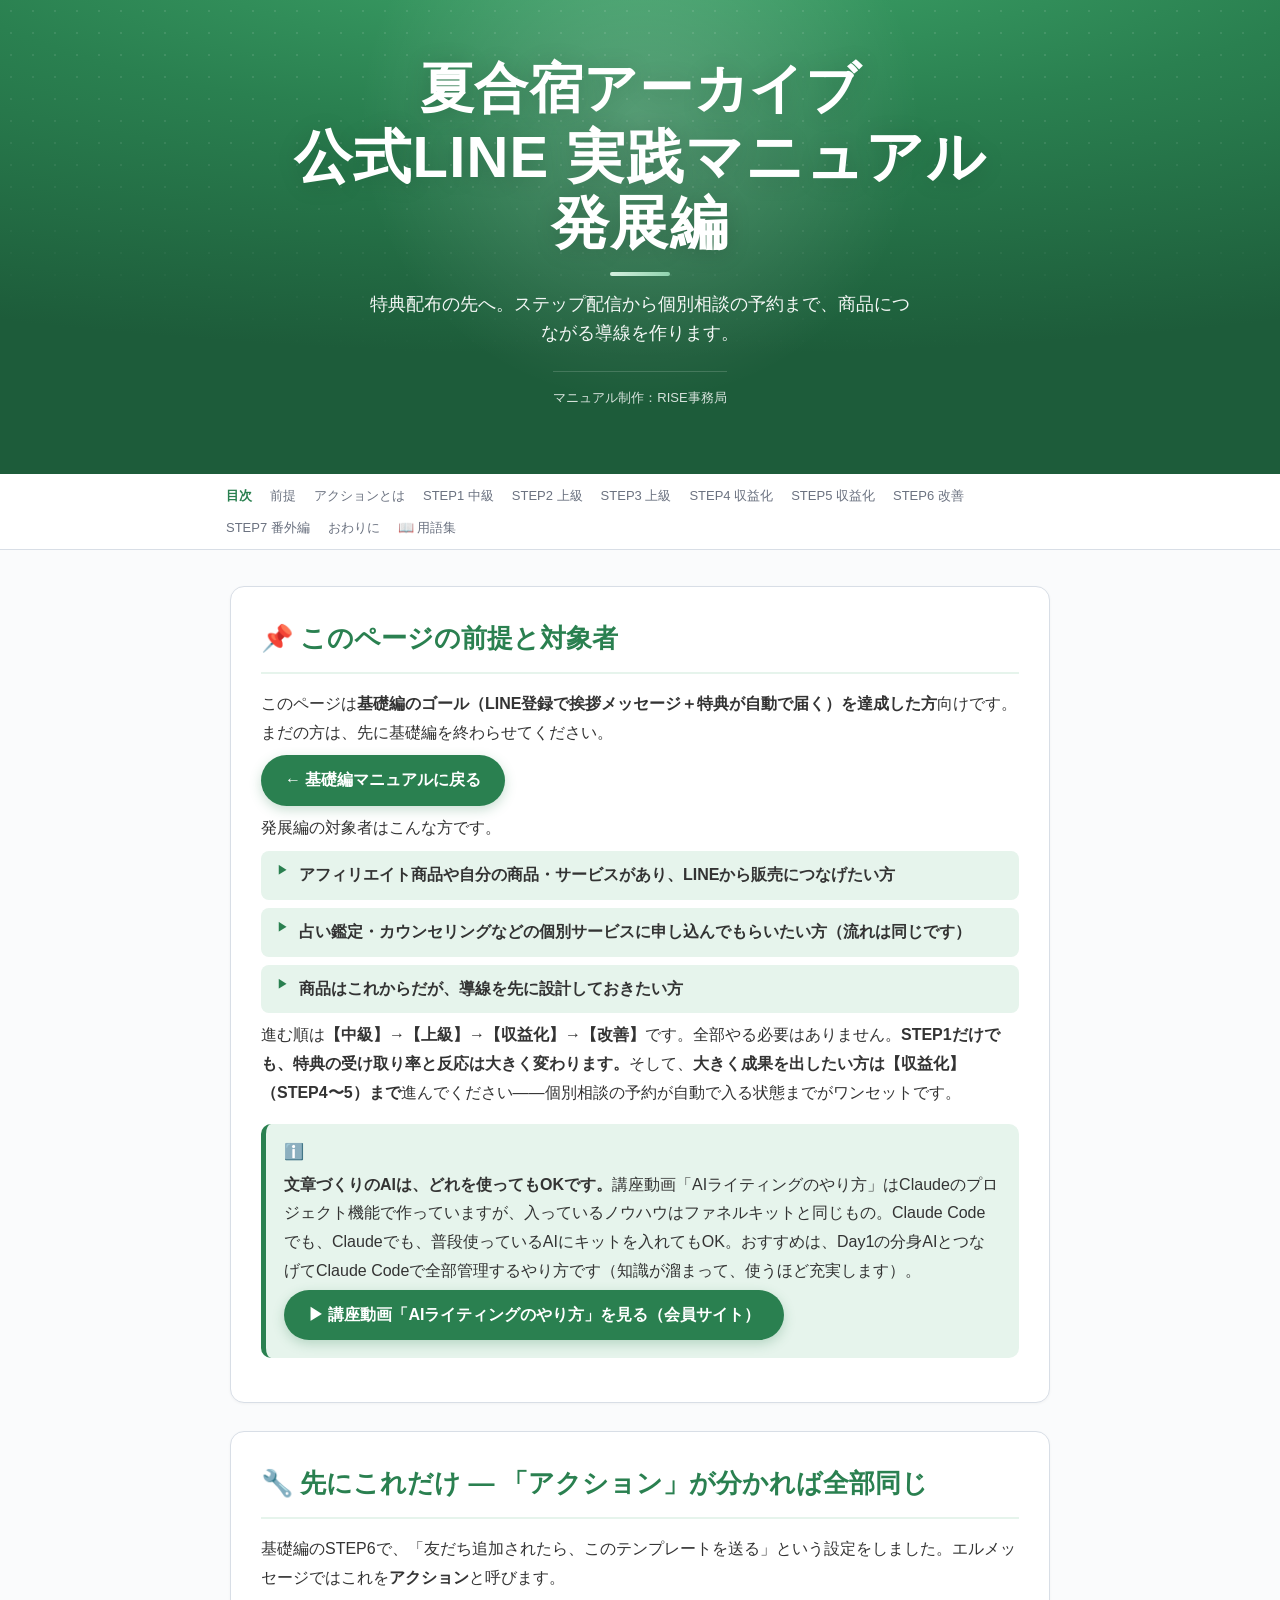
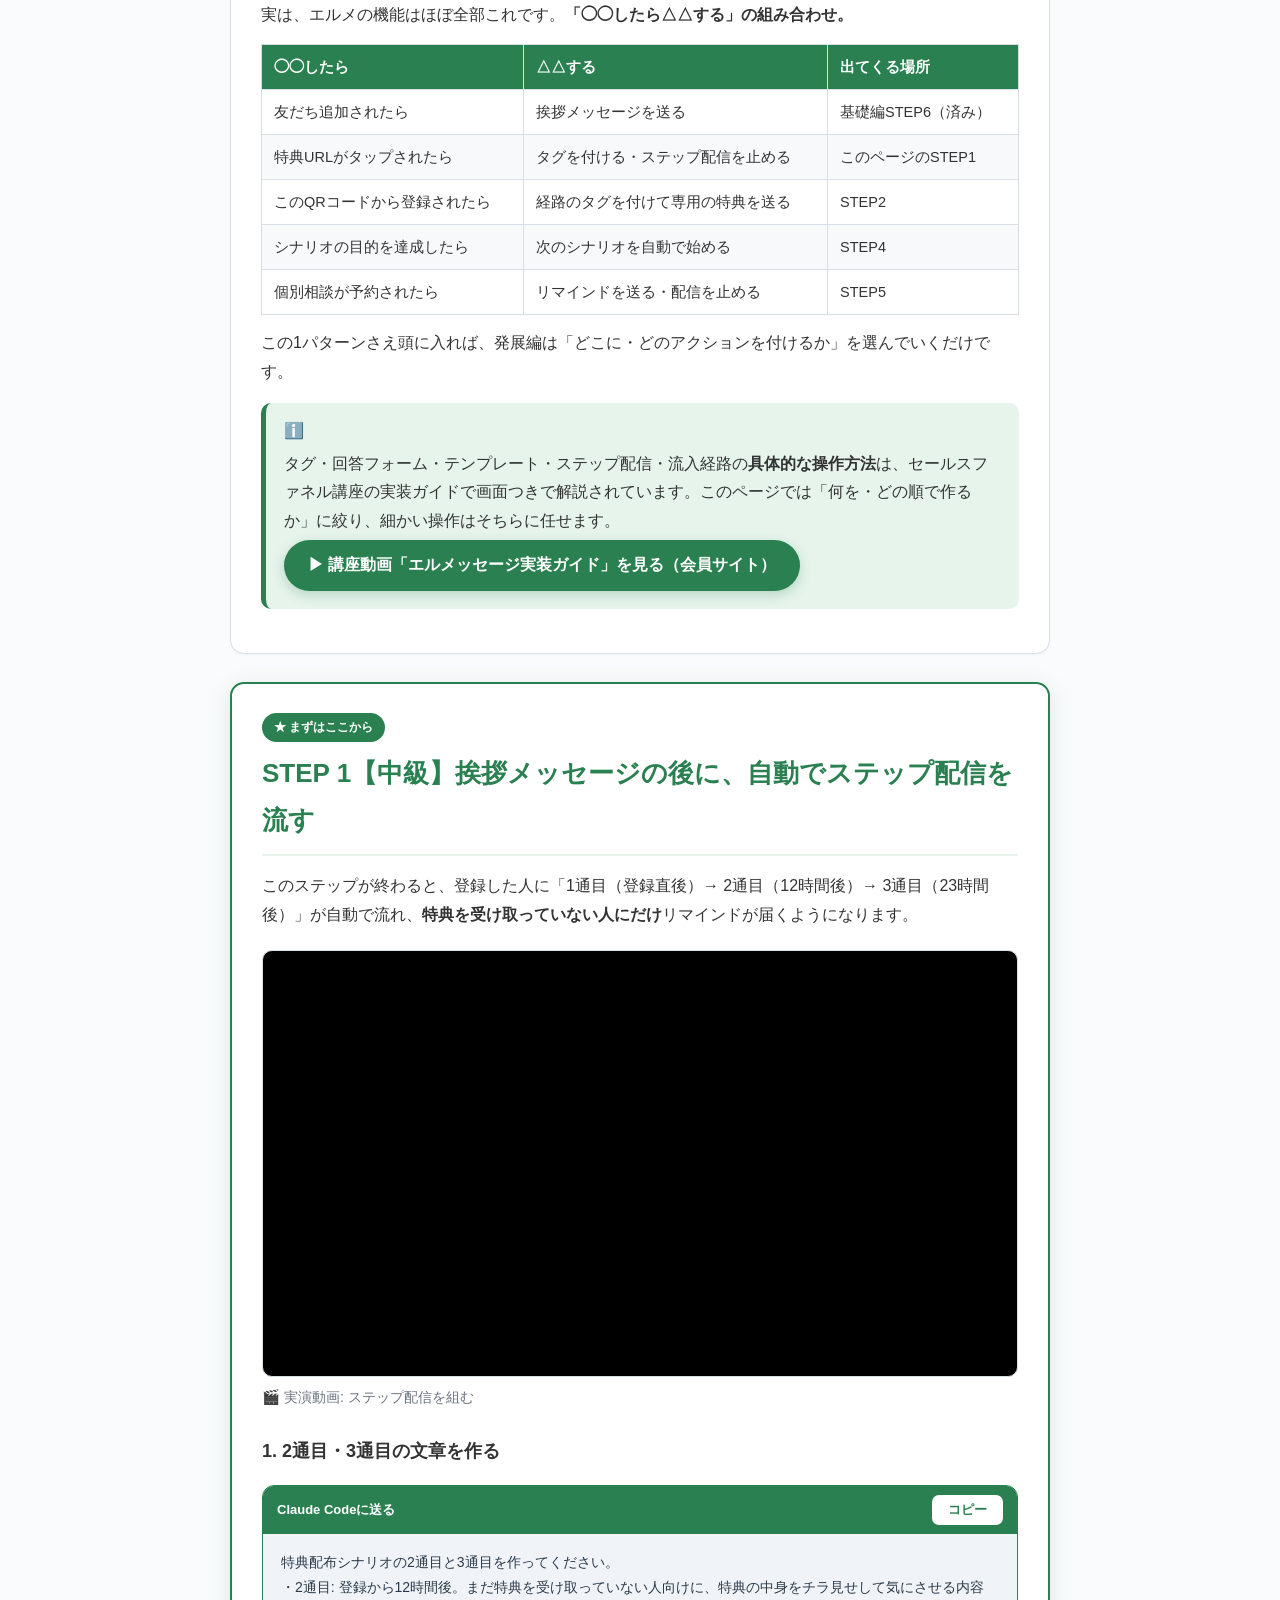
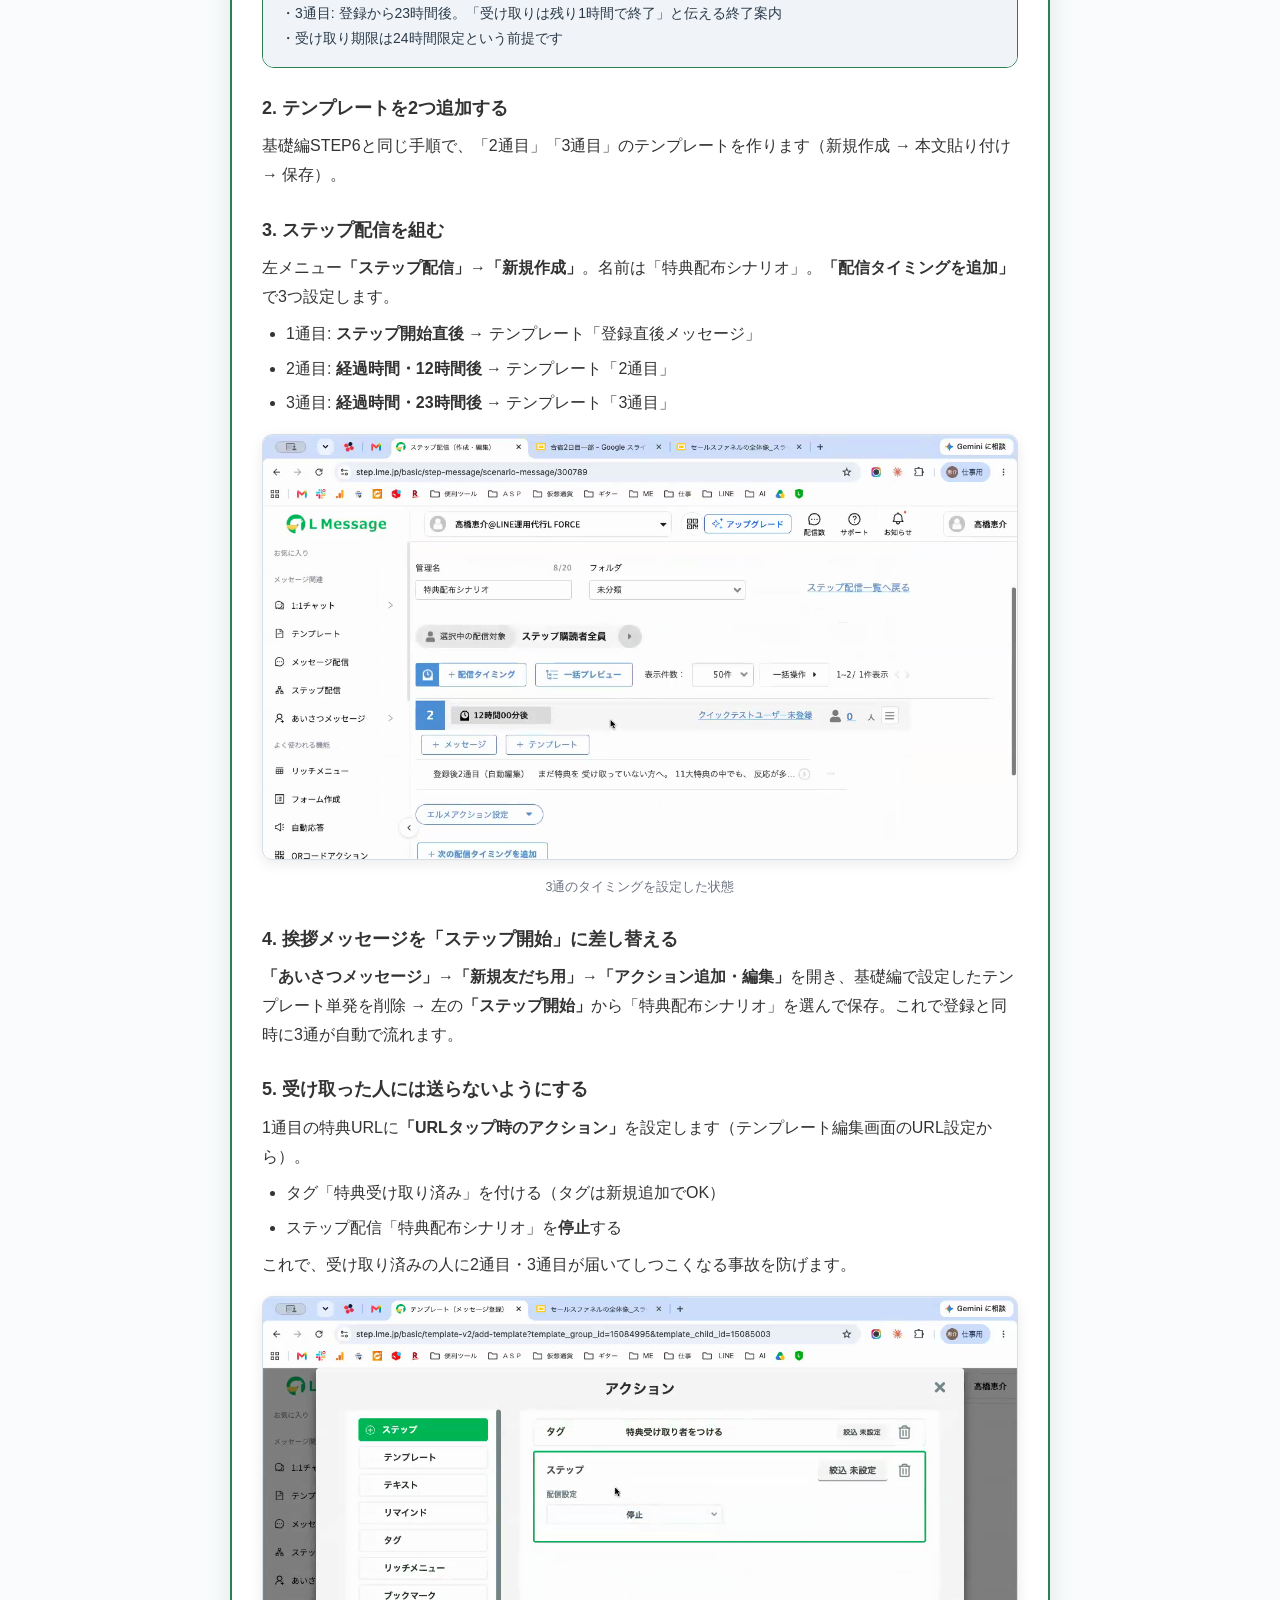
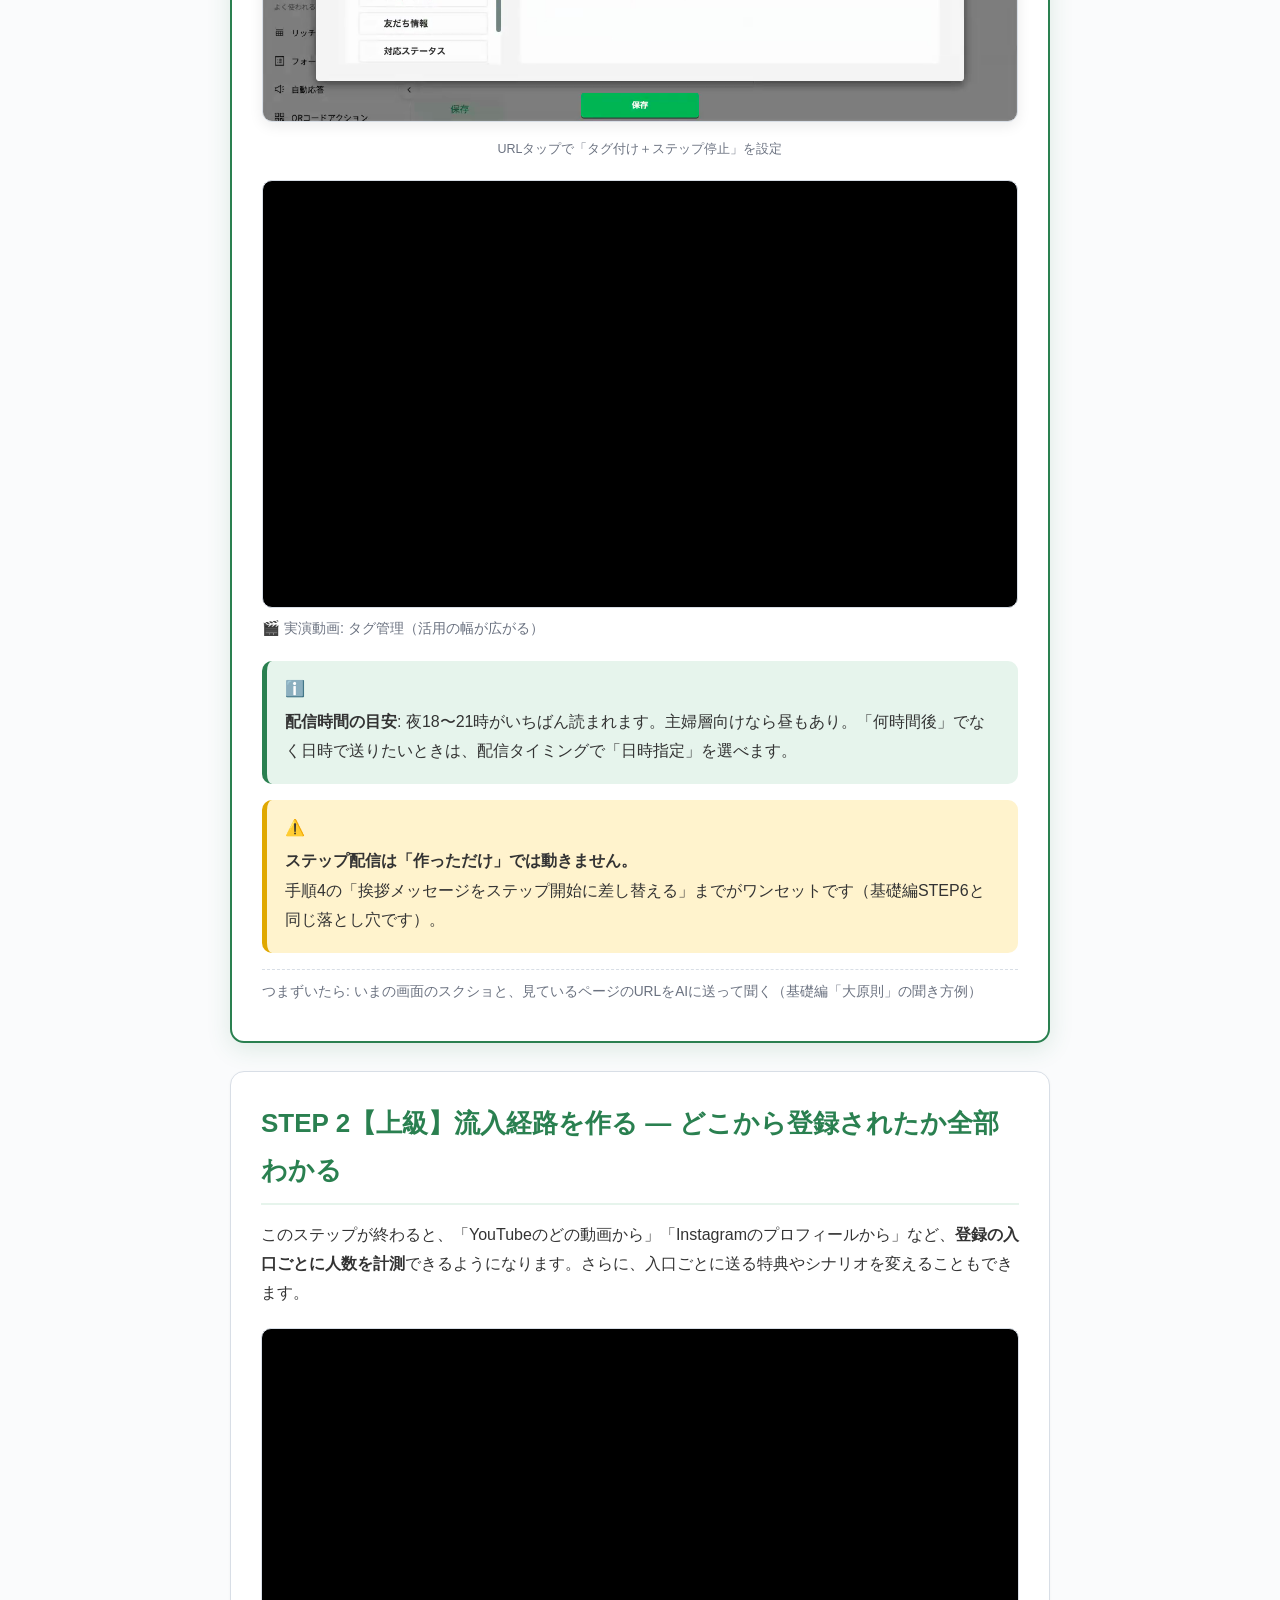
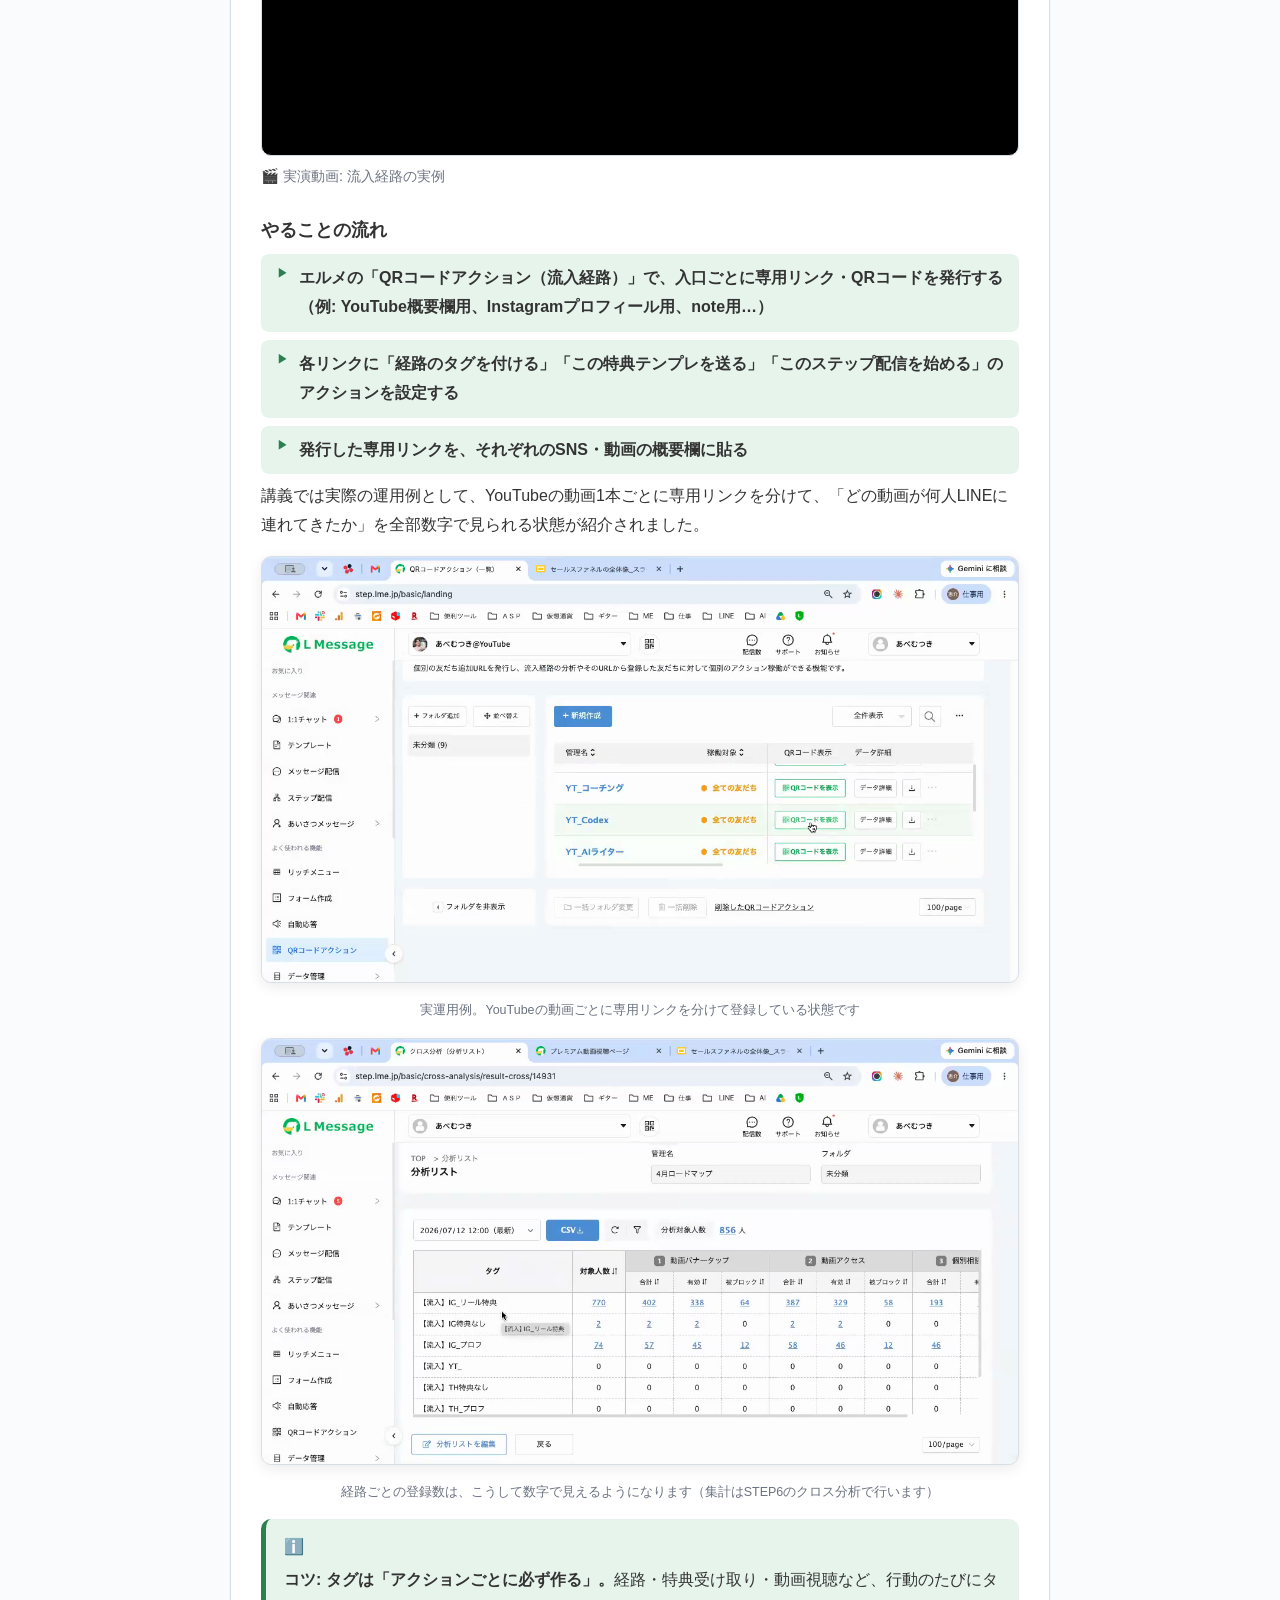
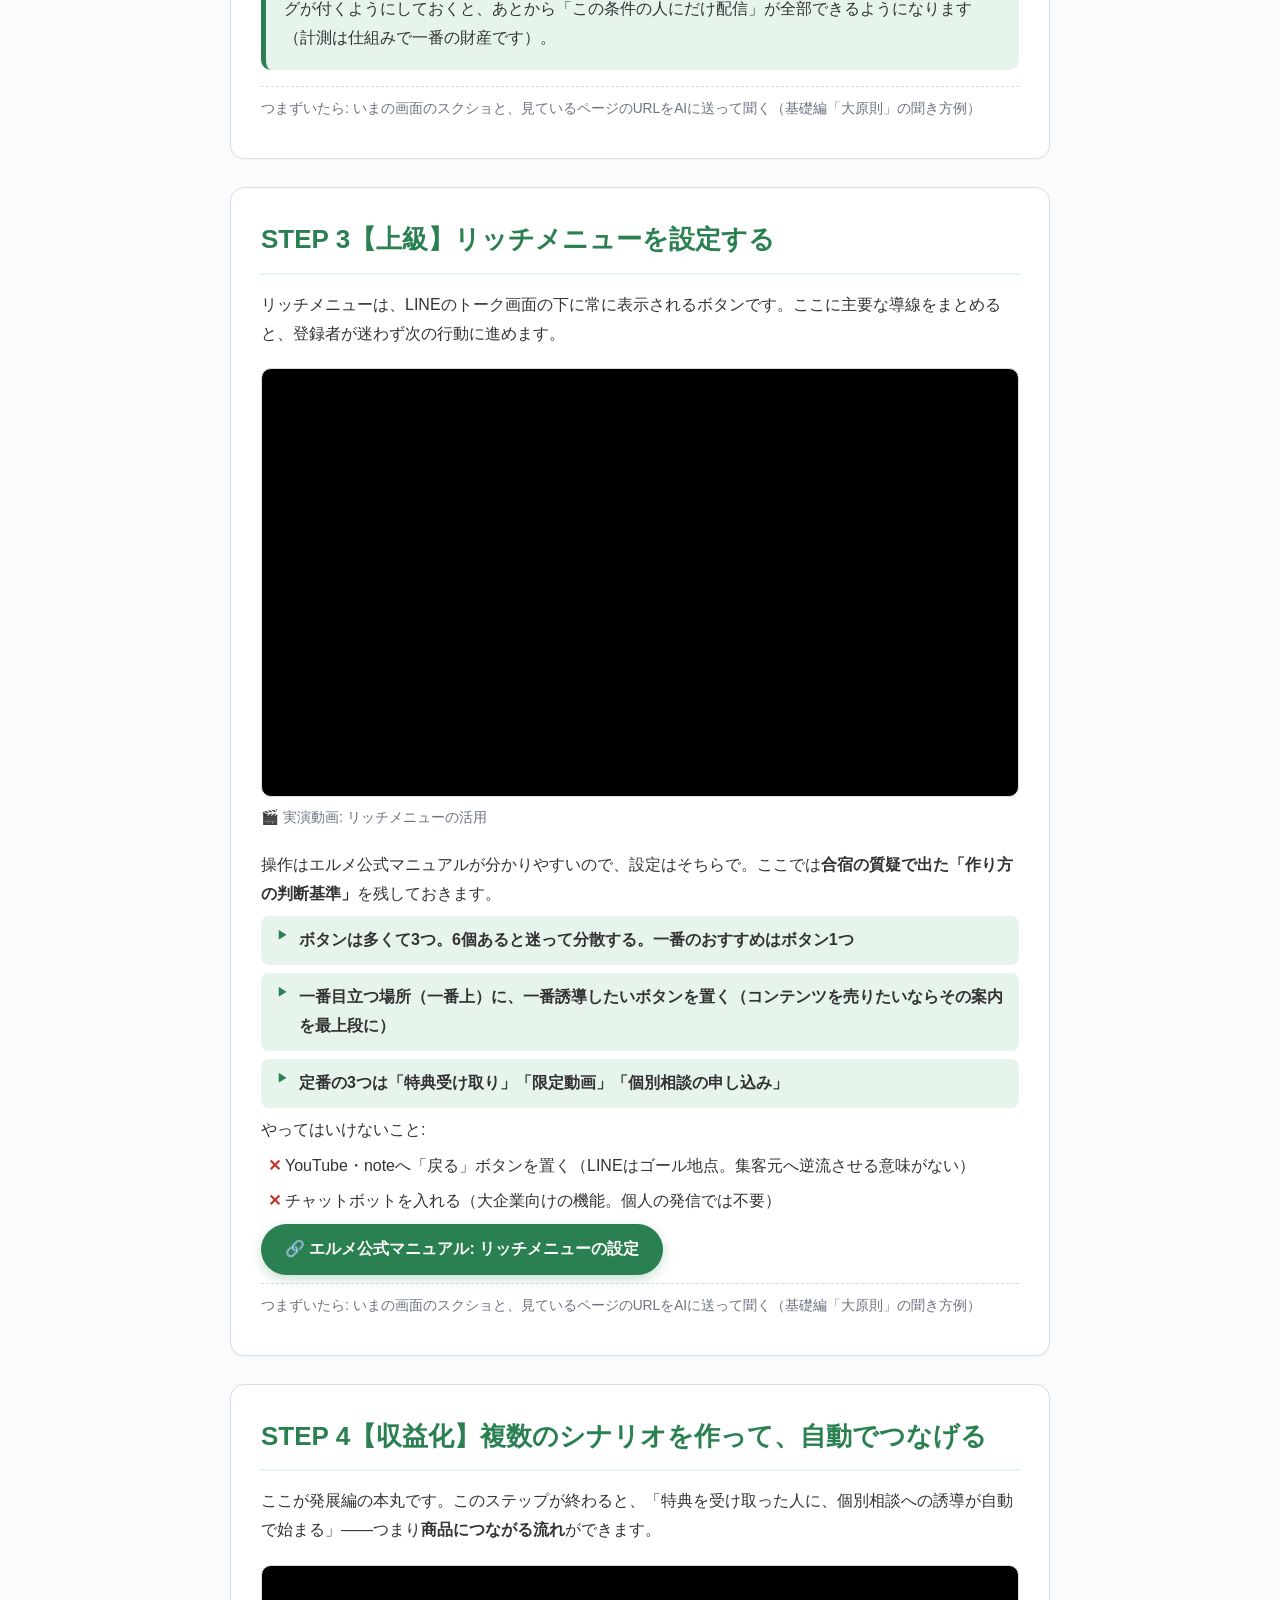
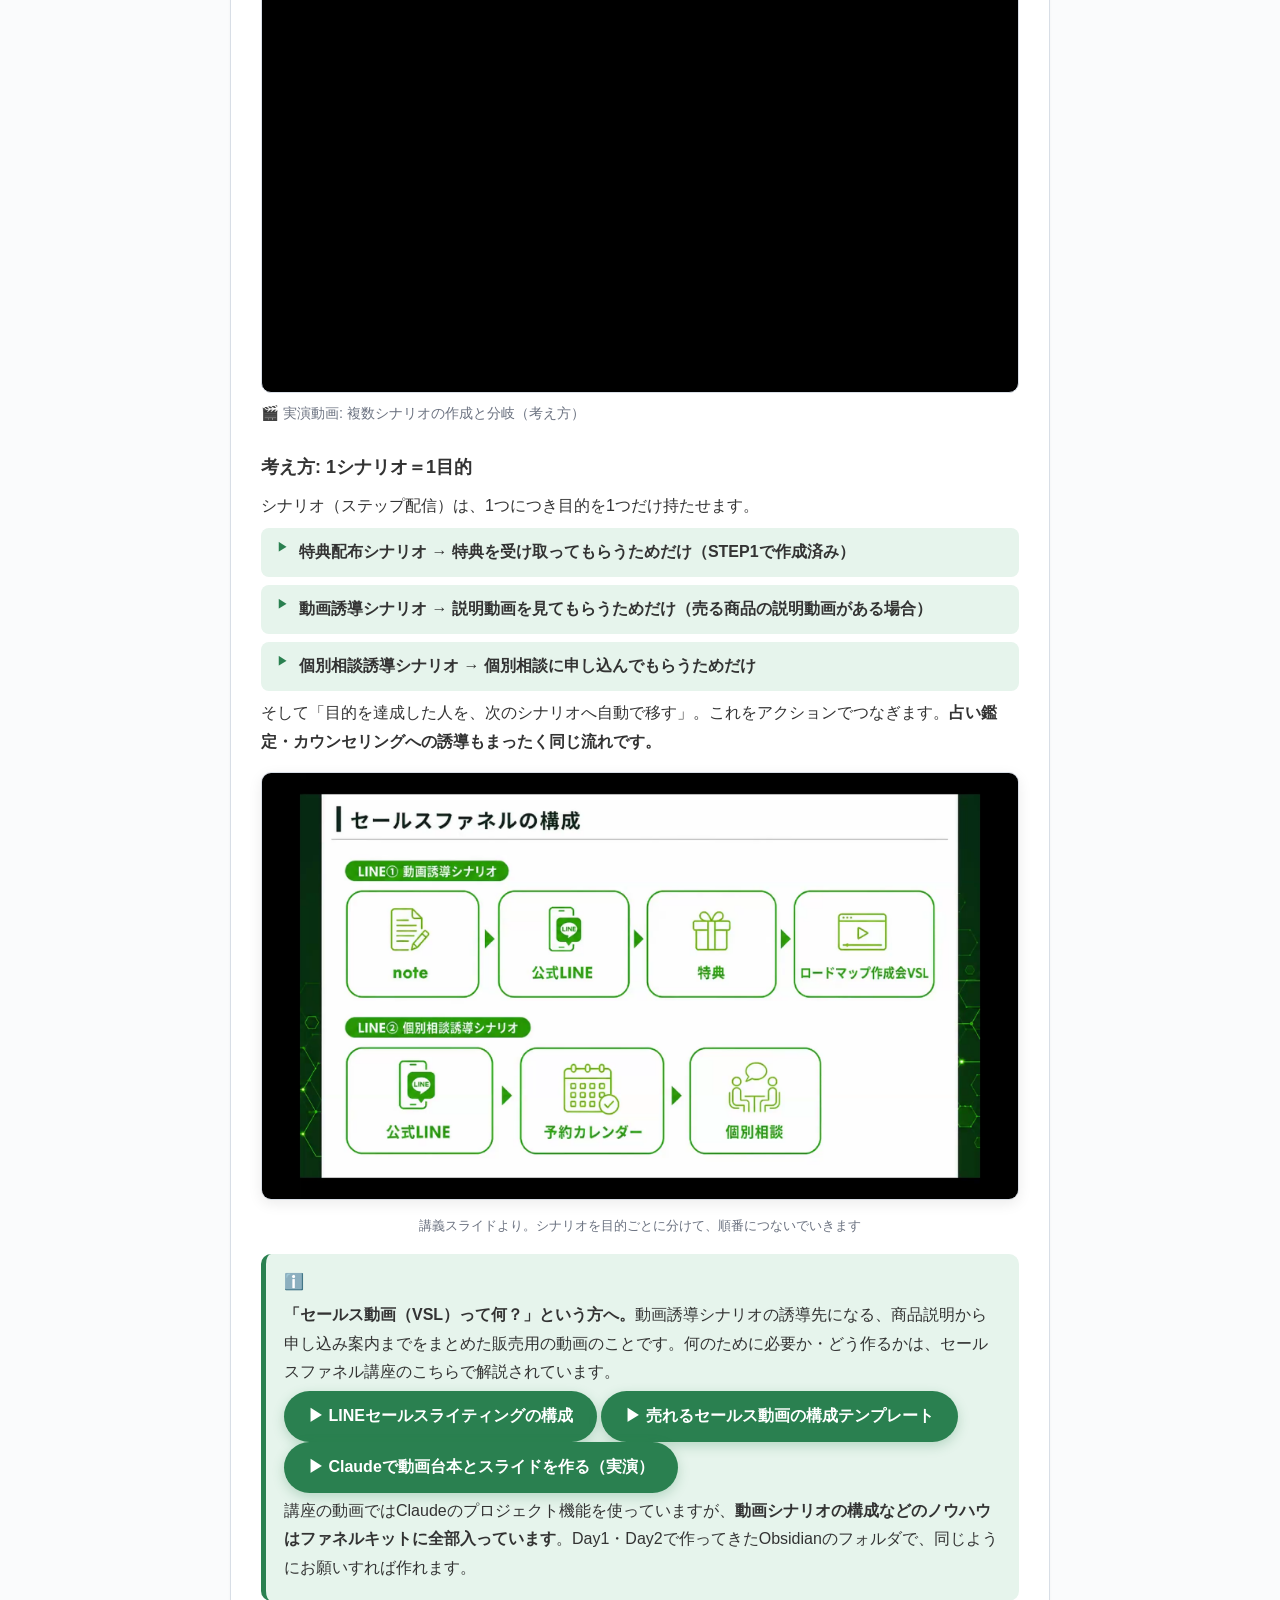
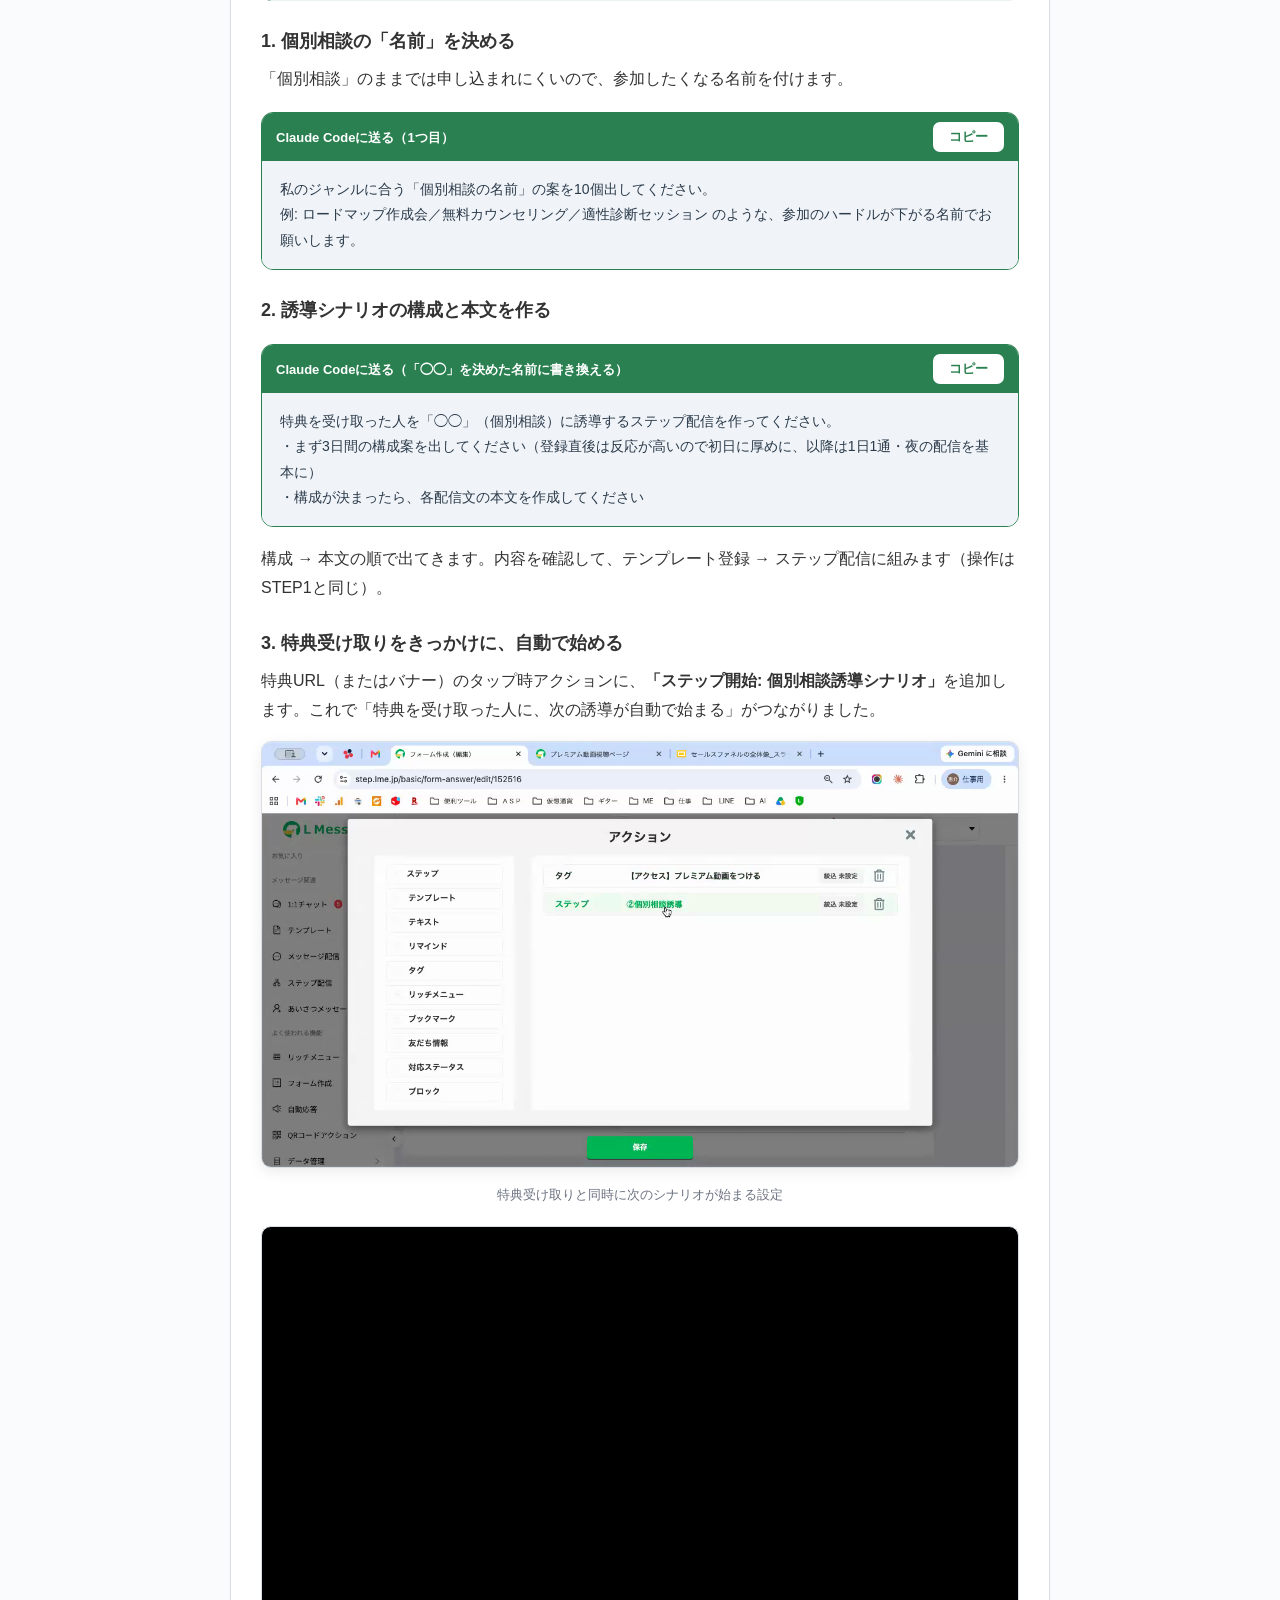
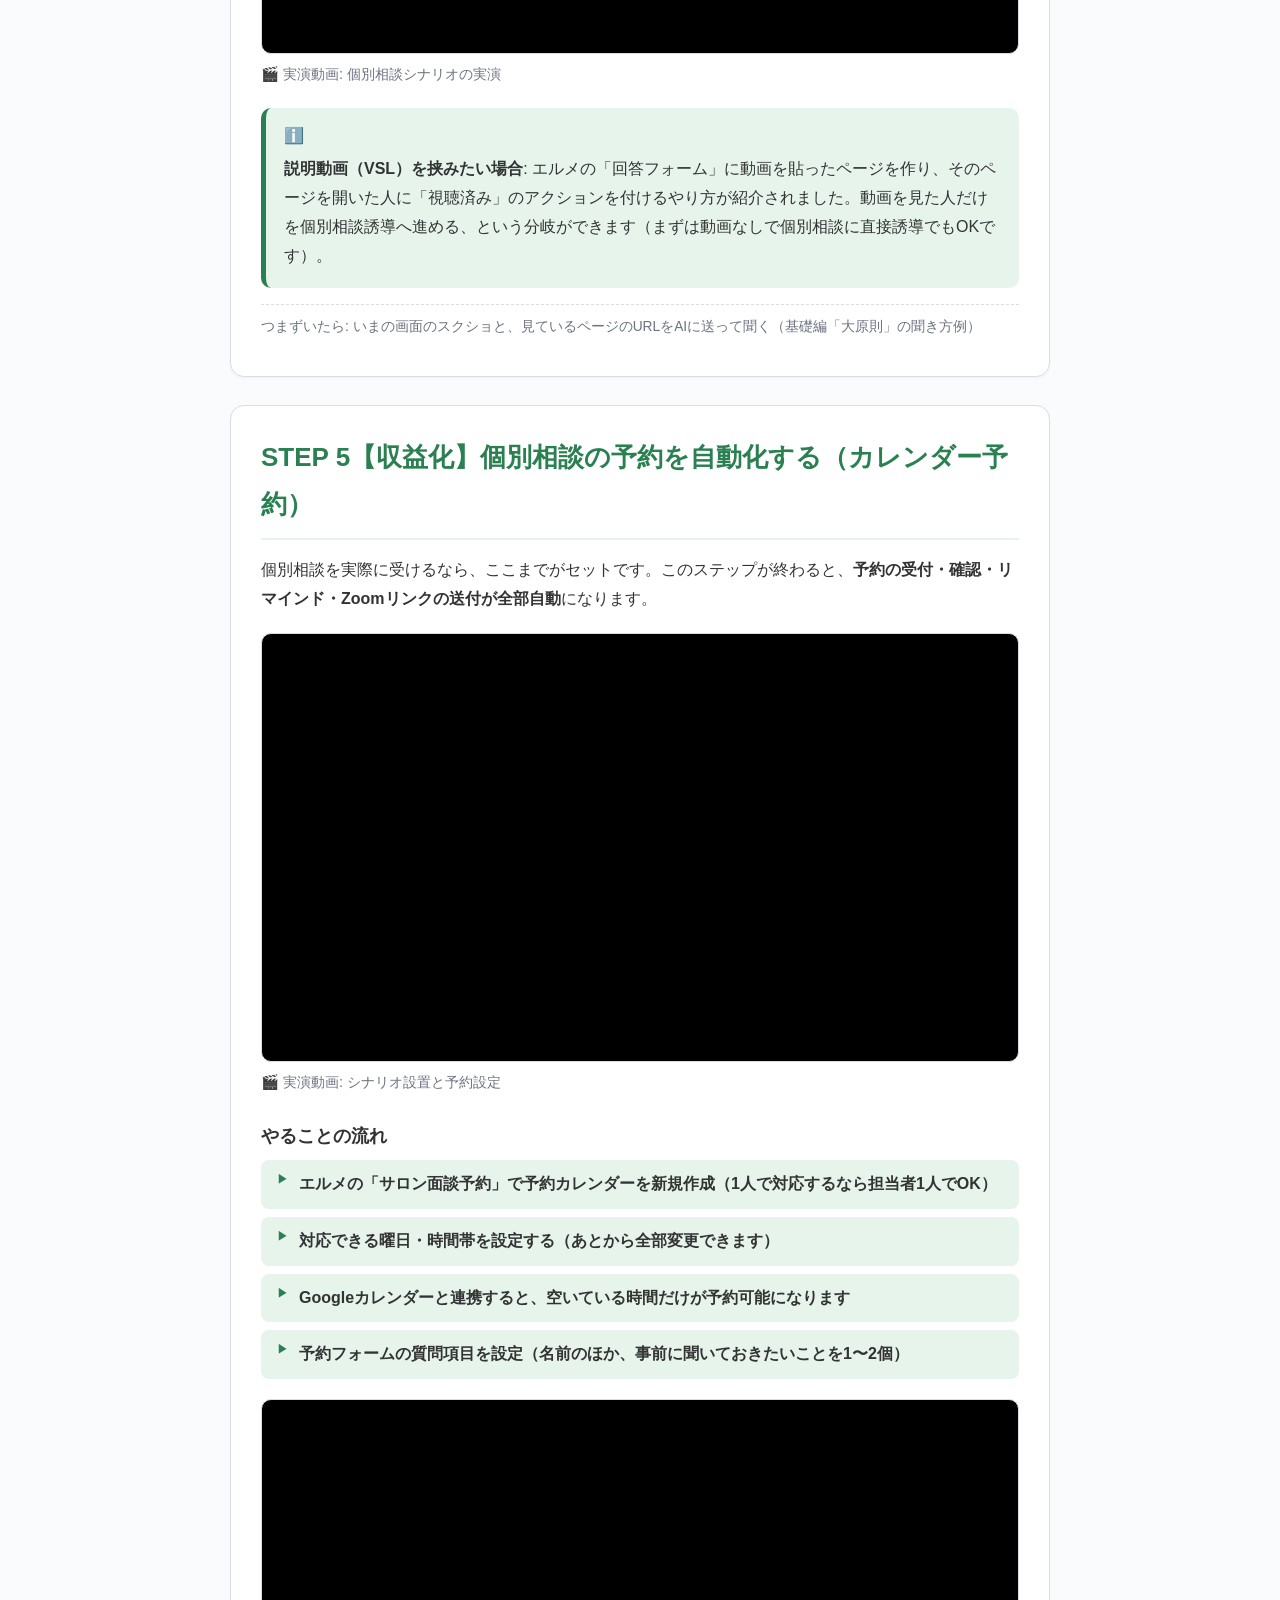
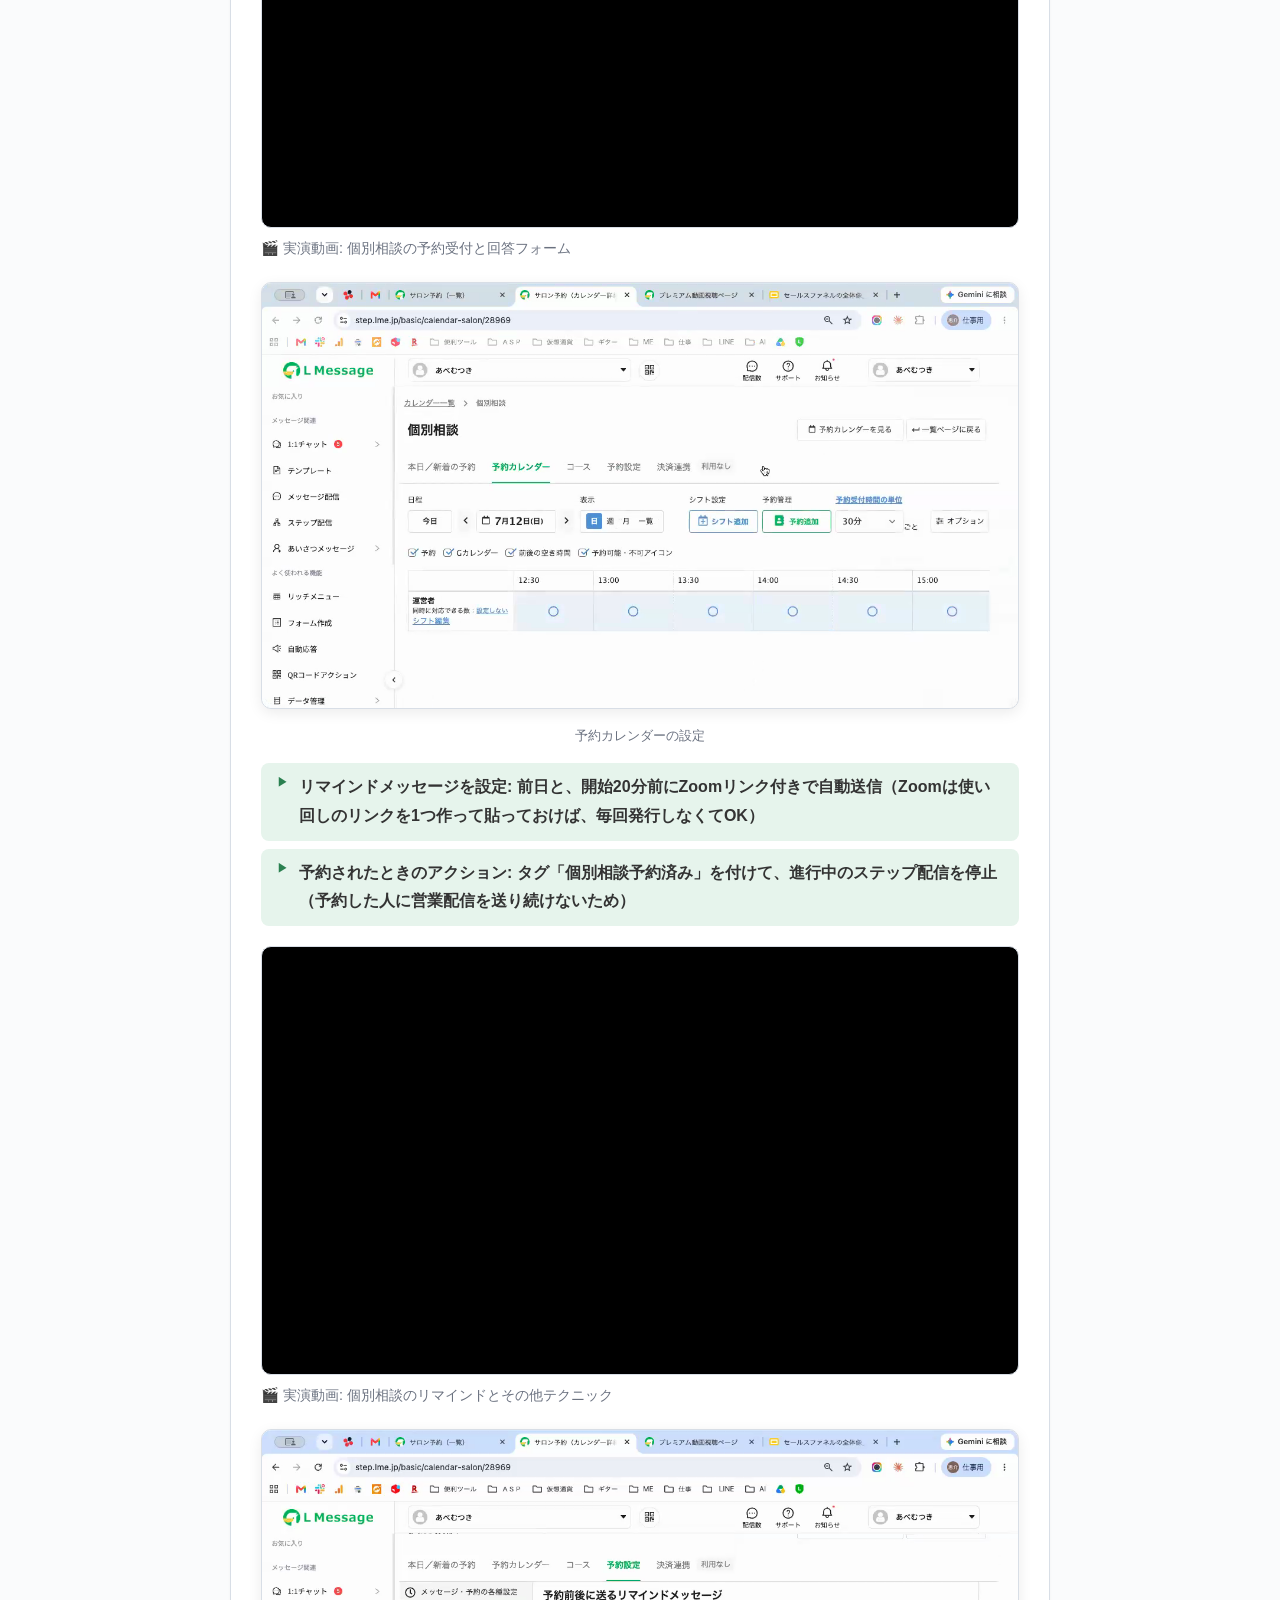
==== commit 15e9180b: "Align VSL button labels with actual lesson titles" ====
--- a/advanced.html
+++ b/advanced.html
@@ -202,8 +202,8 @@
           <p><strong>「セールス動画（VSL）って何？」という方へ。</strong>動画誘導シナリオの誘導先になる、商品説明から申し込み案内までをまとめた販売用の動画のことです。何のために必要か・どう作るかは、セールスファネル講座のこちらで解説されています。</p>
           <p>
             <a class="btn-link" href="https://utage-system.com/members/zT66X07UciKh/course/IW6wPLM8NbPg/lesson/8iSFXQBvLsRL" target="_blank" rel="noopener noreferrer">▶ LINEセールスライティングの構成</a>
-            <a class="btn-link" href="https://utage-system.com/members/zT66X07UciKh/course/IW6wPLM8NbPg/lesson/r4rDEIl47fVe" target="_blank" rel="noopener noreferrer">▶ セールス動画（VSL）の構成と作り方</a>
-            <a class="btn-link" href="https://utage-system.com/members/zT66X07UciKh/course/IW6wPLM8NbPg/lesson/LKQFrLGKeSch" target="_blank" rel="noopener noreferrer">▶ セールス動画の台本をAIで作る実演</a>
+            <a class="btn-link" href="https://utage-system.com/members/zT66X07UciKh/course/IW6wPLM8NbPg/lesson/r4rDEIl47fVe" target="_blank" rel="noopener noreferrer">▶ 売れるセールス動画の構成テンプレート</a>
+            <a class="btn-link" href="https://utage-system.com/members/zT66X07UciKh/course/IW6wPLM8NbPg/lesson/LKQFrLGKeSch" target="_blank" rel="noopener noreferrer">▶ Claudeで動画台本とスライドを作る（実演）</a>
           </p>
           <p>講座の動画ではClaudeのプロジェクト機能を使っていますが、<strong>動画シナリオの構成などのノウハウはファネルキットに全部入っています</strong>。Day1・Day2で作ってきたObsidianのフォルダで、同じようにお願いすれば作れます。</p>
         </div>
